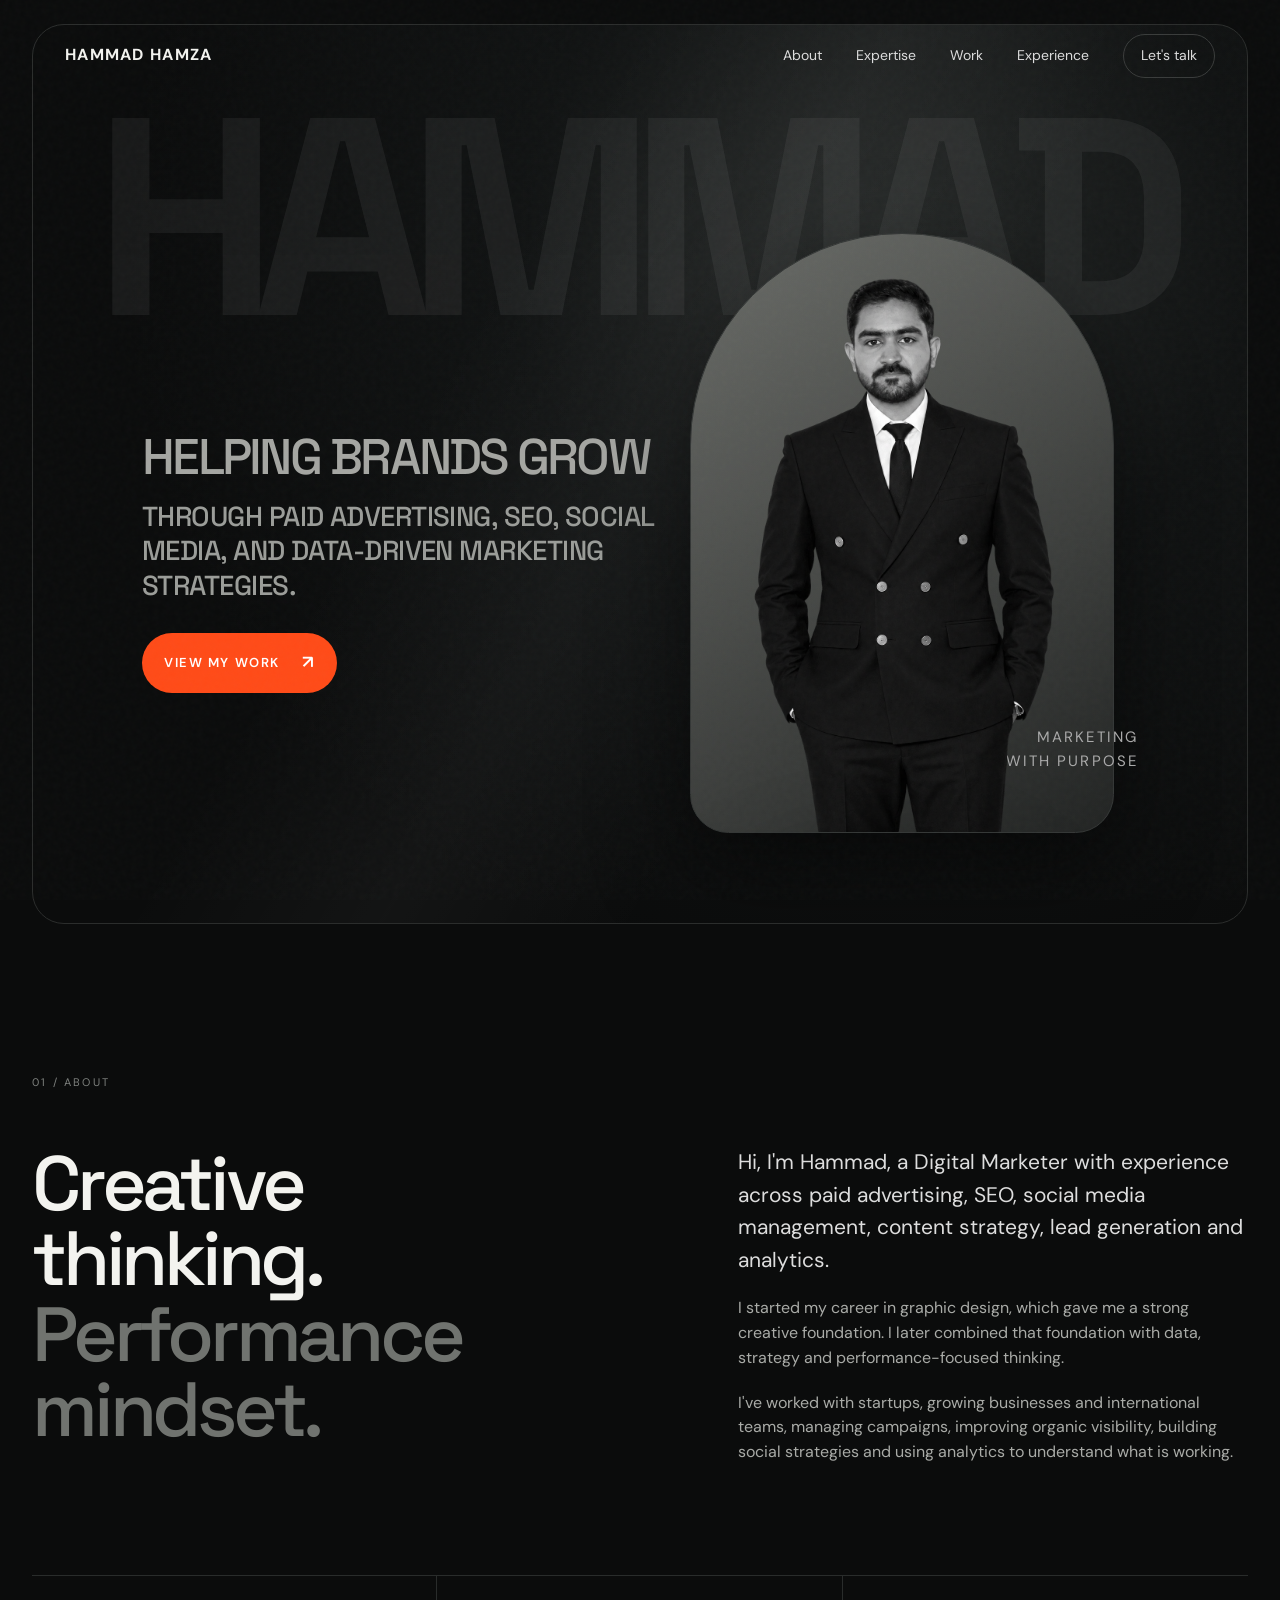
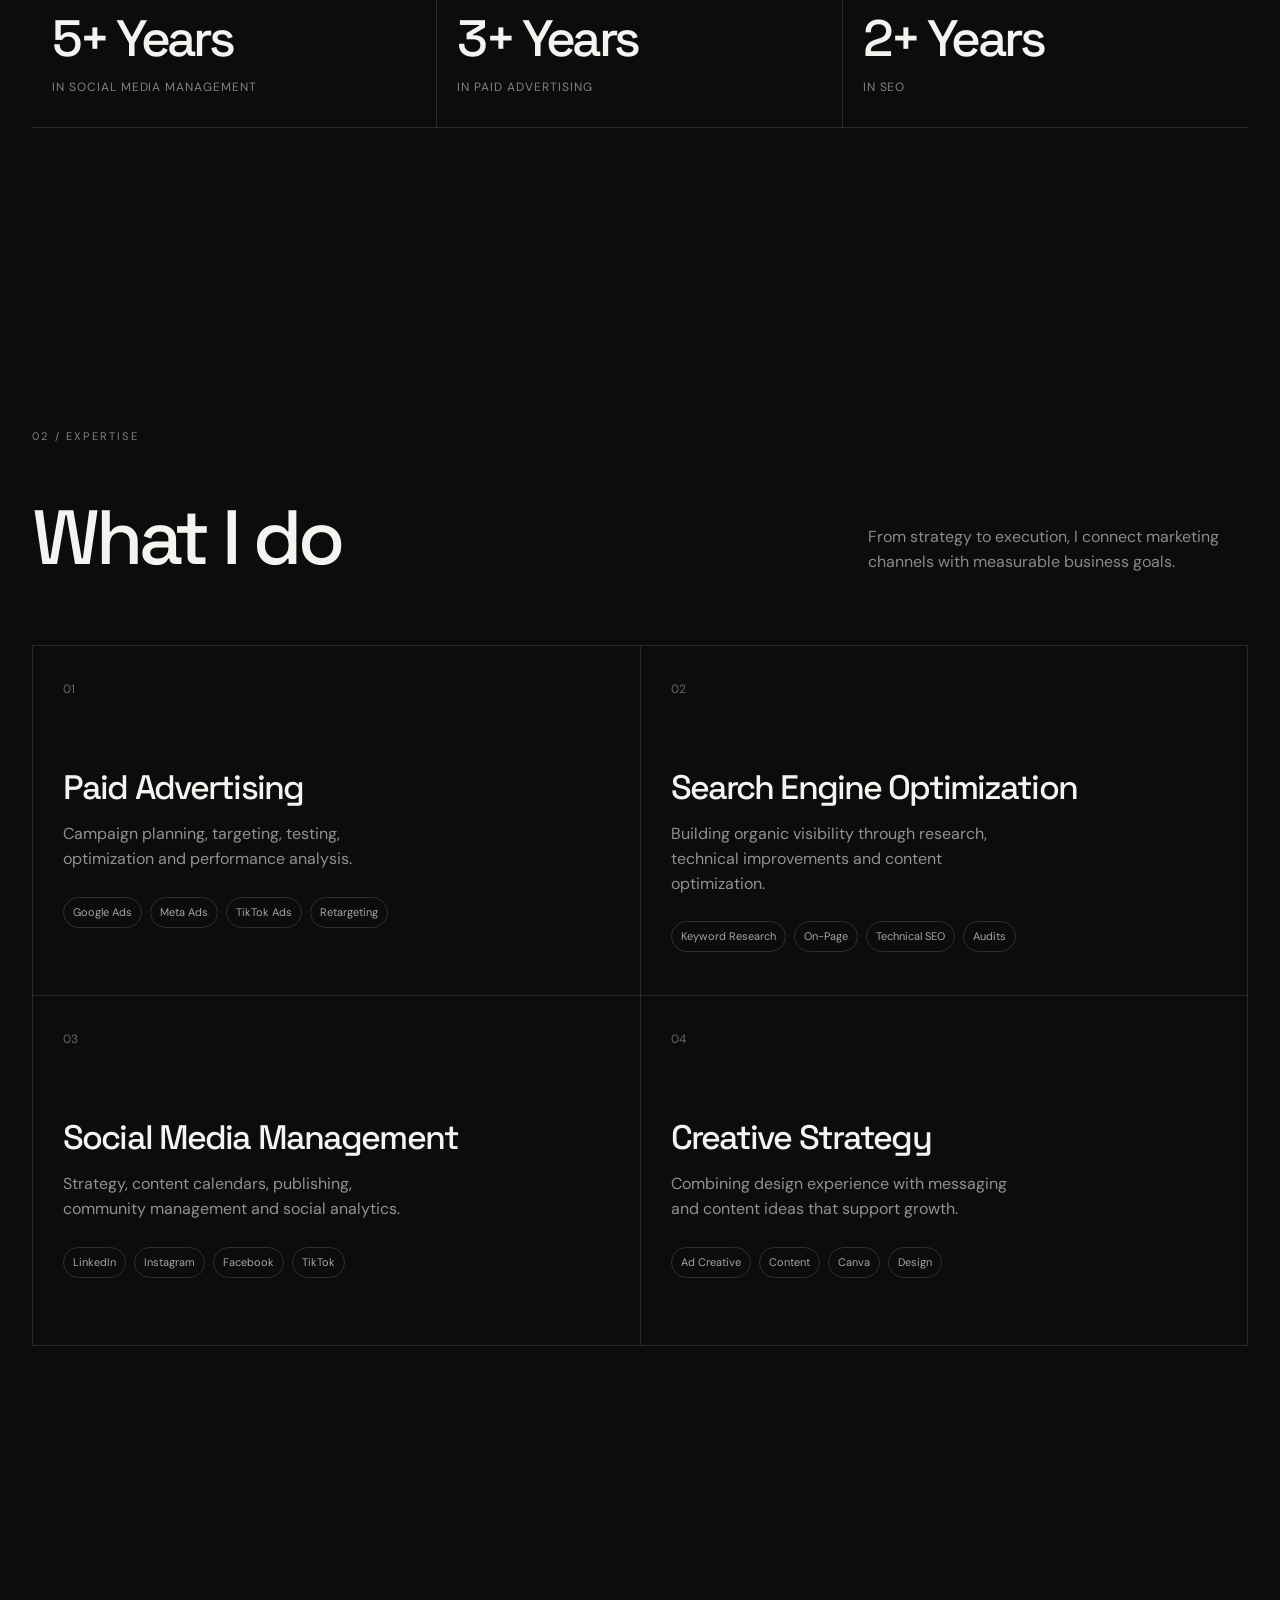
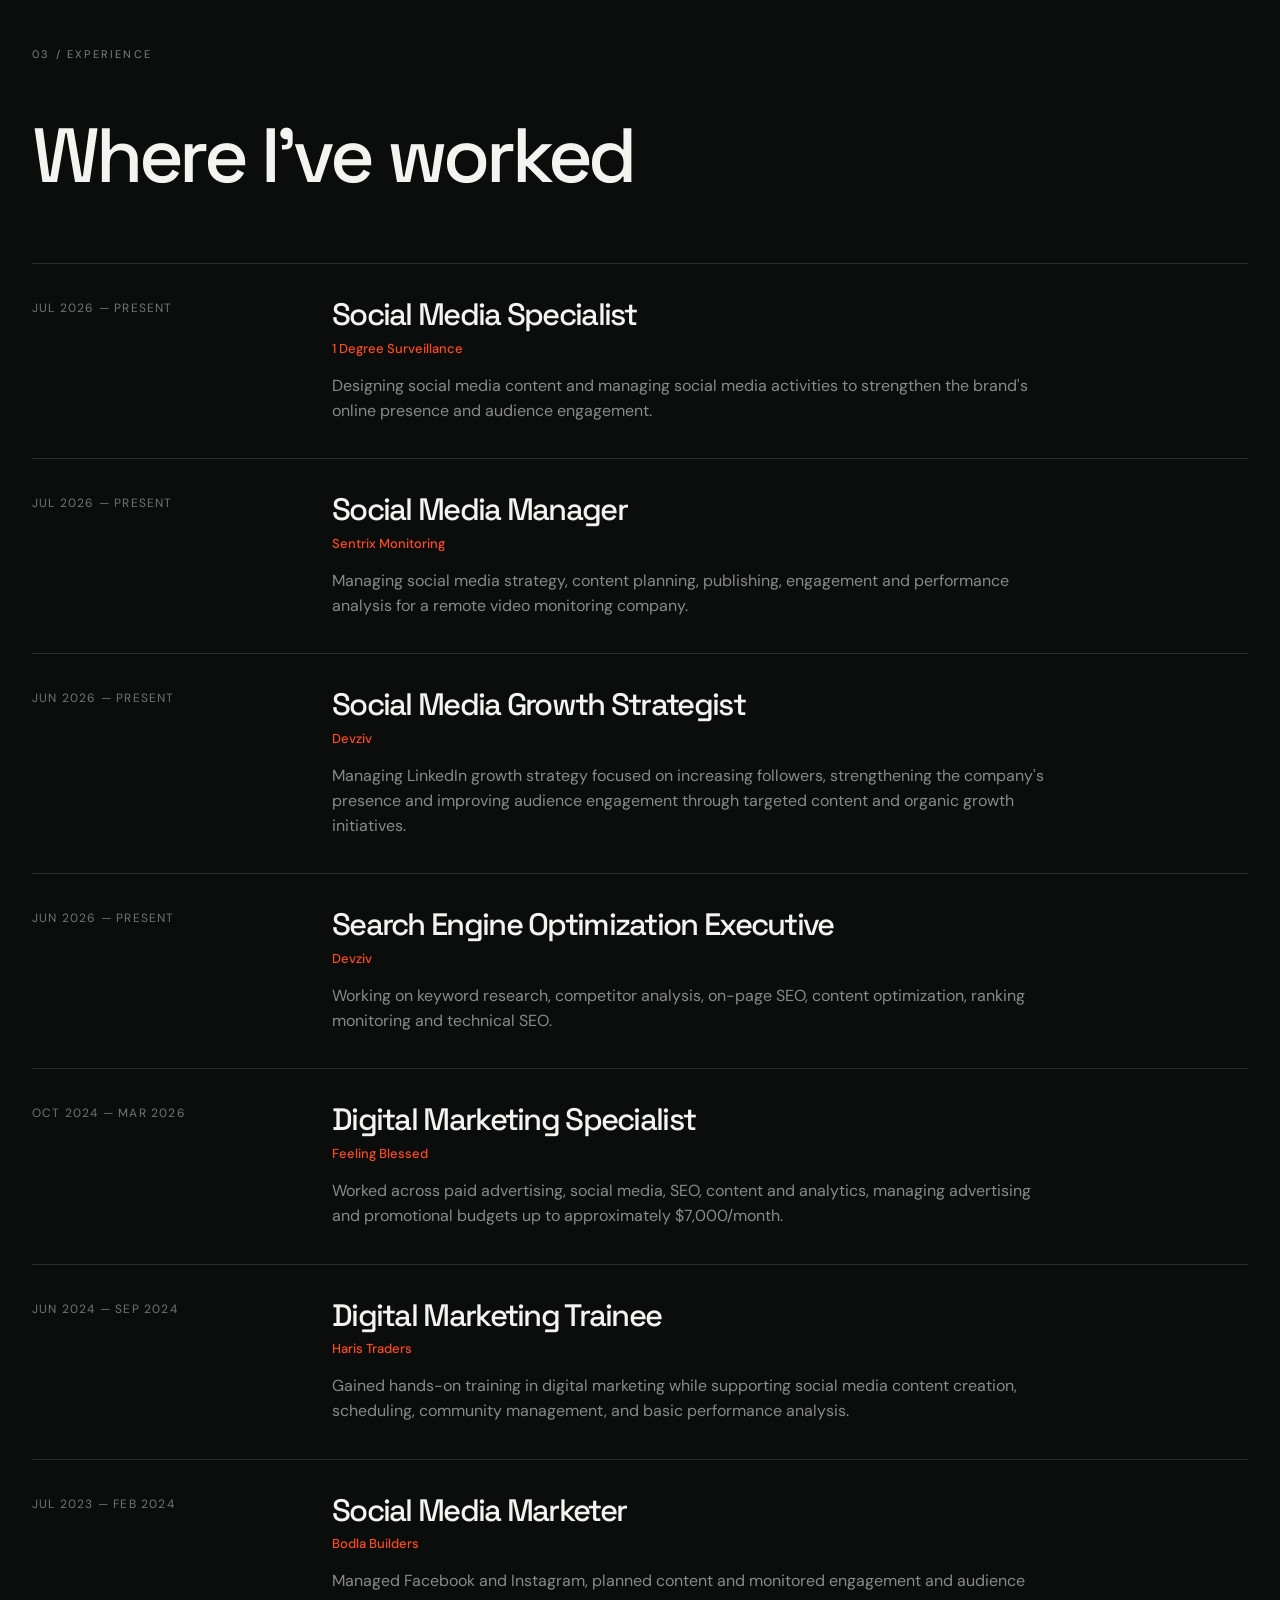
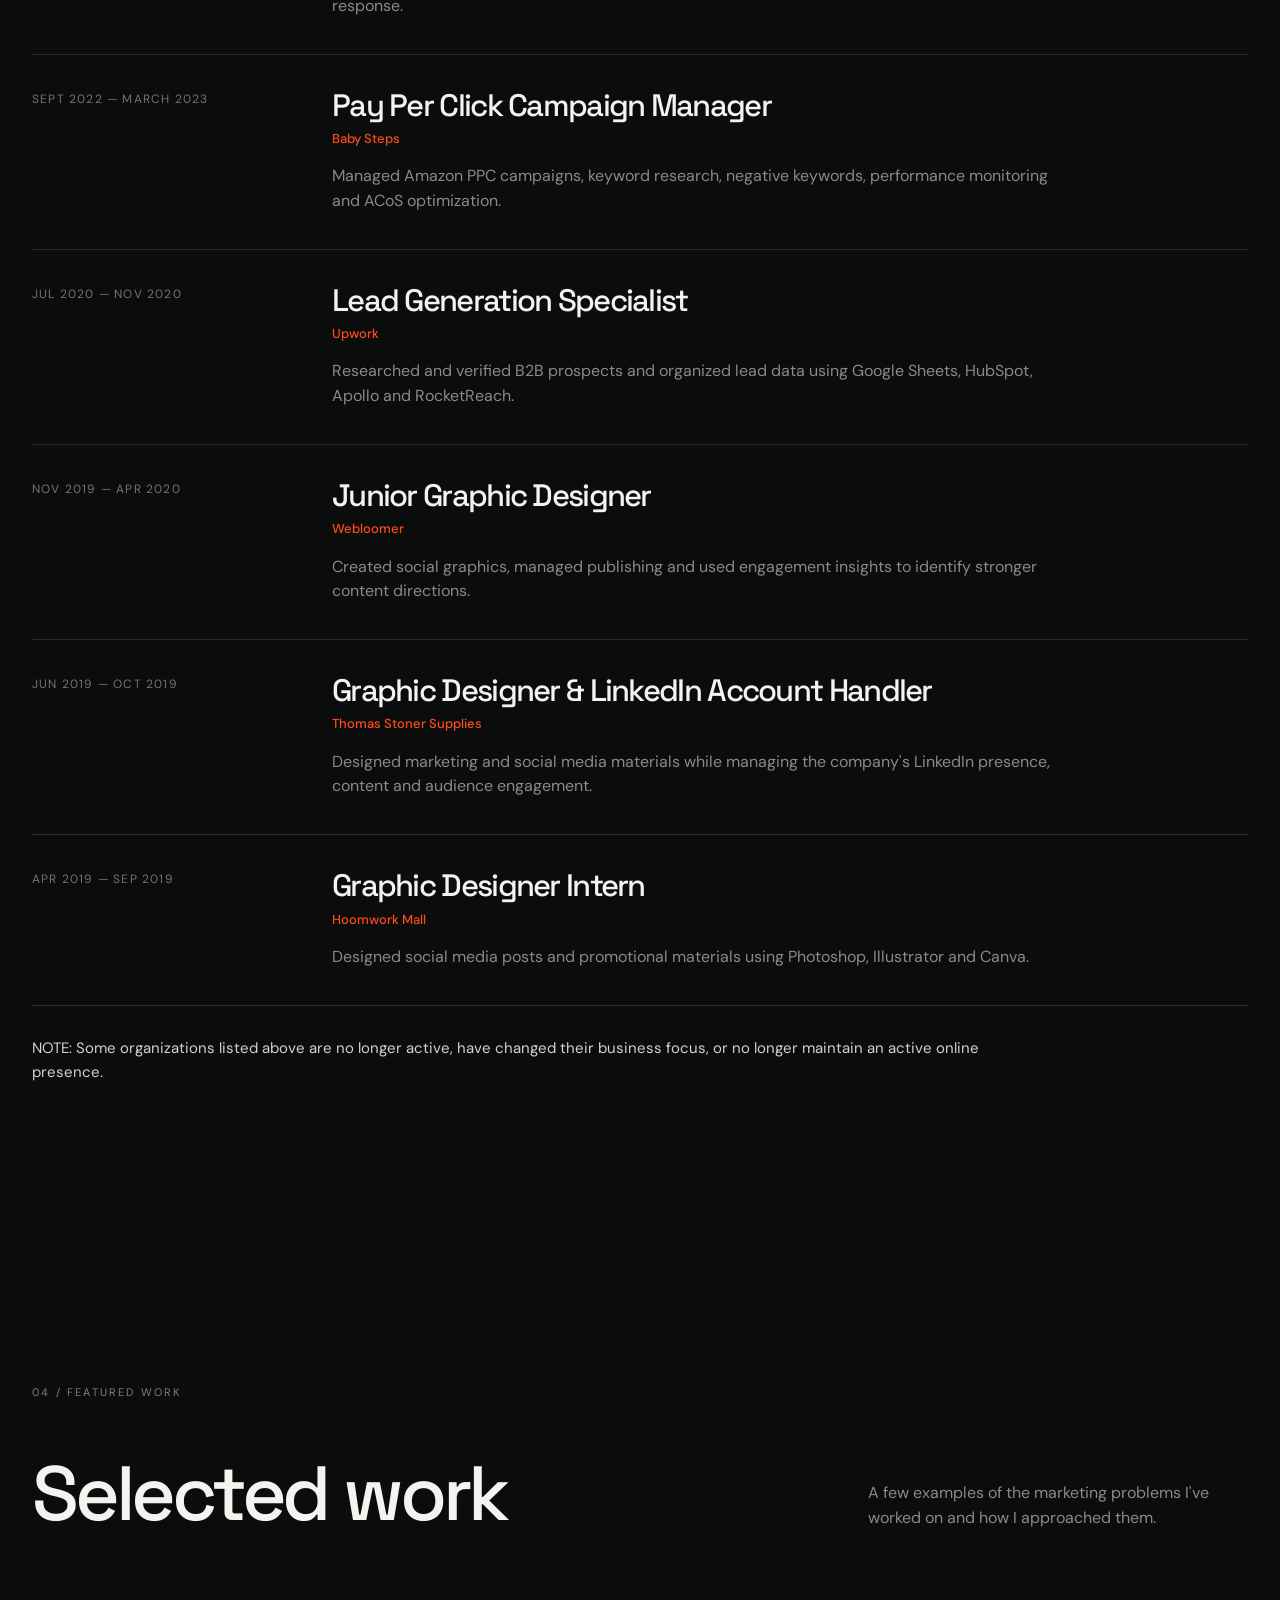
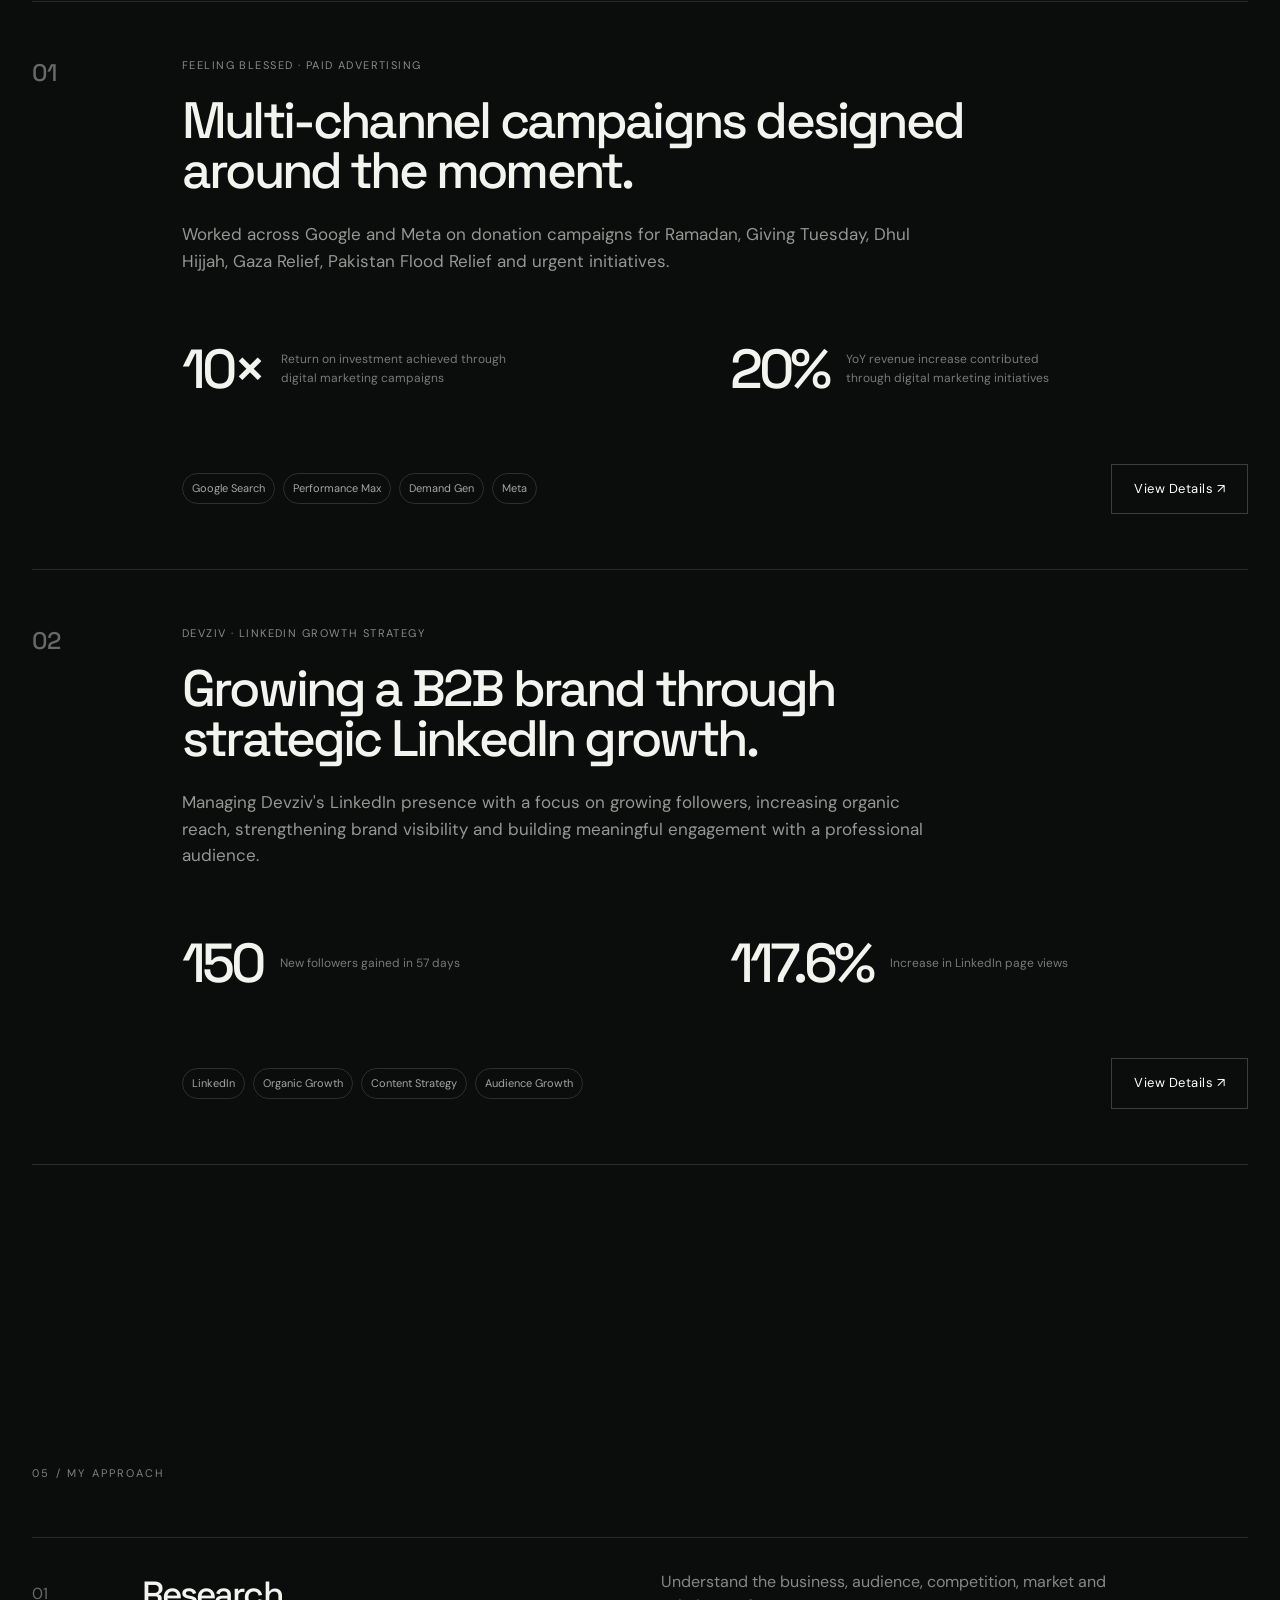
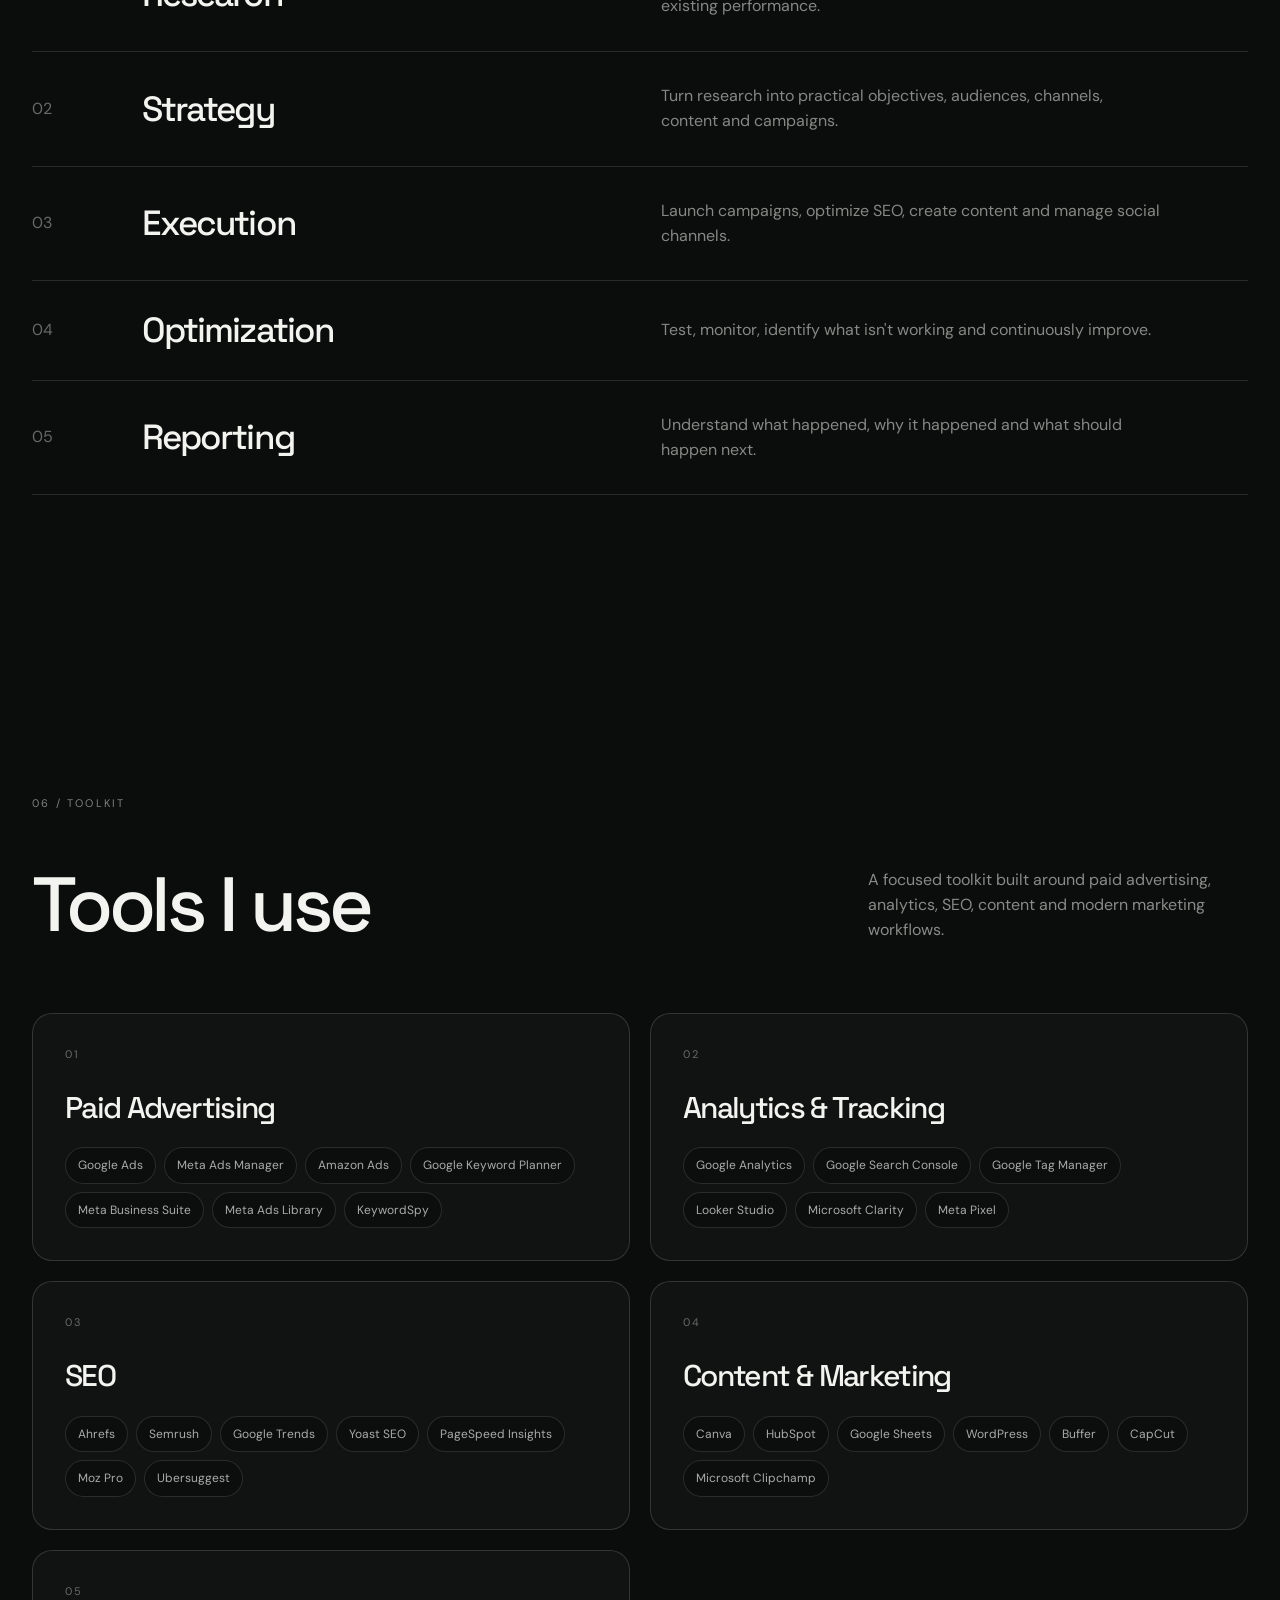
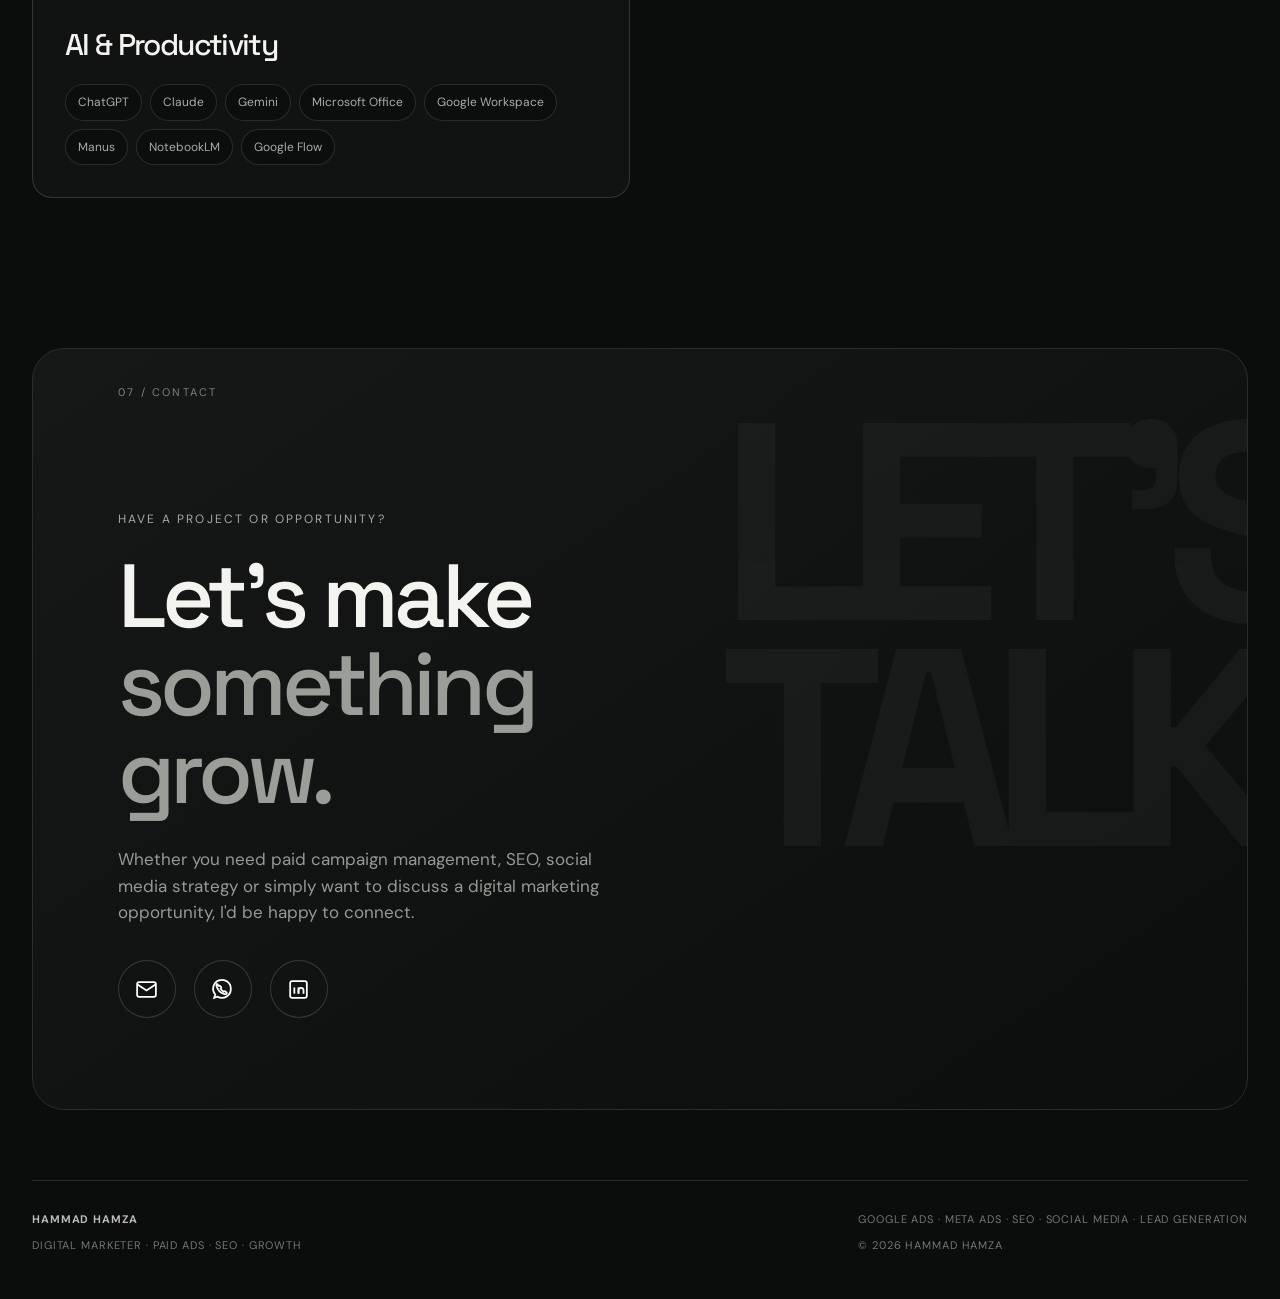
==== index.html @ 05656475 "Fix GitHub Pages file structure" ====
<!DOCTYPE html>
<html lang="en">
<head>
  <meta charset="UTF-8">
  <meta name="viewport" content="width=device-width, initial-scale=1.0">
  <meta name="description" content="Hammad Hamza — Digital Marketer specializing in Paid Ads, SEO, Social Media and Growth.">
  <title>Hammad Hamza — Digital Marketer</title>
  <link rel="preconnect" href="https://fonts.googleapis.com">
  <link rel="preconnect" href="https://fonts.gstatic.com" crossorigin>
  <link href="https://fonts.googleapis.com/css2?family=DM+Sans:wght@400;500;600;700&family=Space+Grotesk:wght@400;500;600;700&display=swap" rel="stylesheet">
  <link rel="stylesheet" href="styles.css">
</head>
<body>
  <div class="noise"></div>

  <header class="site-header">
    <a class="logo" href="#home">HAMMAD  HAMZA</a>
    <button class="menu-toggle" aria-label="Open menu" aria-expanded="false"><span></span><span></span></button>
    <nav class="nav">
      <a href="#about">About</a>
      <a href="#expertise">Expertise</a>
      <a href="#work">Work</a>
      <a href="#experience">Experience</a>
      <a href="#contact" class="nav-cta">Let's talk</a>
    </nav>
  </header>

  <main>
    <section class="hero section-shell" id="home">
      <div class="hero-bg-word">HAMMAD</div>
      <div class="hero-top">

      <div class="hero-content">
        <div class="hero-copy">
          <h1>
            Helping brands grow
            <span>through paid advertising, SEO, social media, and data-driven marketing strategies.</span>
          </h1>
          </p>
          <div class="hero-actions">
            <a href="#work" class="btn btn-primary">View my work <span>↗</span></a>
          </div>
        </div>

        <div class="hero-visual">
          <div class="visual-frame">
            <img src="assets/profile.png" alt="Hammad Hamza" onerror="this.style.display='none'">
            <div class="visual-frame">
              <img src="assets/profile.png" alt="Hammad Hamza">
            </div>
          </div>
          <div class="visual-tag">MARKETING<br>WITH PURPOSE</div>
        </div>
      </div>

      <div class="hero-bottom">
        <span>Google Ads</span><span>Meta Ads</span><span>SEO</span><span>Social Media</span><span>Analytics</span>
      </div>
    </section>

    <section class="intro section" id="about">
      <div class="section-label">01 / ABOUT</div>
      <div class="intro-grid">
        <h2>Creative thinking.<br><span>Performance mindset.</span></h2>
        <div>
          <p class="lead">Hi, I'm Hammad, a Digital Marketer with experience across paid advertising, SEO, social media management, content strategy, lead generation and analytics.</p>
          <p>I started my career in graphic design, which gave me a strong creative foundation. I later combined that foundation with data, strategy and performance-focused thinking.</p>
          <p>I've worked with startups, growing businesses and international teams, managing campaigns, improving organic visibility, building social strategies and using analytics to understand what is working.</p>
        </div>
      </div>
      <div class="stats">
        <div class="stat"><strong data-count="5">5+ Years</strong><span>In Social Media Management</span></div>
        <div class="stat"><strong data-count="3">3+ Years</strong><span>In Paid Advertising</span></div>
        <div class="stat"><strong data-count="2">2+ Years</strong><span>In SEO</span></div>
      </div>
    </section>

    <section class="section expertise" id="expertise">
      <div class="section-label">02 / EXPERTISE</div>
      <div class="section-heading">
        <h2>What I do</h2>
        <p>From strategy to execution, I connect marketing channels with measurable business goals.</p>
      </div>

      <div class="service-grid">
        <article class="service-card">
          <span class="service-number">01</span><h3>Paid Advertising</h3>
          <p>Campaign planning, targeting, testing, optimization and performance analysis.</p>
          <div class="tags"><span>Google Ads</span><span>Meta Ads</span><span>TikTok Ads</span><span>Retargeting</span></div>
        </article>
        <article class="service-card">
          <span class="service-number">02</span><h3>Search Engine Optimization</h3>
          <p>Building organic visibility through research, technical improvements and content optimization.</p>
          <div class="tags"><span>Keyword Research</span><span>On-Page</span><span>Technical SEO</span><span>Audits</span></div>
        </article>
        <article class="service-card">
          <span class="service-number">03</span><h3>Social Media Management</h3>
          <p>Strategy, content calendars, publishing, community management and social analytics.</p>
          <div class="tags"><span>LinkedIn</span><span>Instagram</span><span>Facebook</span><span>TikTok</span></div>
        </article>
        <article class="service-card">
          <span class="service-number">04</span><h3>Creative Strategy</h3>
          <p>Combining design experience with messaging and content ideas that support growth.</p>
          <div class="tags"><span>Ad Creative</span><span>Content</span><span>Canva</span><span>Design</span></div>
        </article>
      </div>
    </section>

    <section class="section experience" id="experience">
      <div class="section-label">03 / EXPERIENCE</div>
      <div class="section-heading"><h2>Where I've worked</h2></div>

      <div class="timeline">
        <article class="timeline-item">
         <div class="timeline-date">Jul 2026 — Present</div>
       <div>
         <h3>Social Media Specialist</h3>
         <h4><a href="https://1degreesurveillance.com/" target="_blank" rel="noopener noreferrer">1 Degree Surveillance</a></h4>
         <p>Designing social media content and managing social media activities to strengthen the brand's online presence and audience engagement.</p>
         </div>
        </article>
        <article class="timeline-item">
          <div class="timeline-date">Jul 2026 — Present</div>
          <div><h3>Social Media Manager</h3><h4><a href="https://www.sentrixmonitoring.com/" target="_blank" rel="noopener noreferrer">Sentrix Monitoring</a></h4><p>Managing social media strategy, content planning, publishing, engagement and performance analysis for a remote video monitoring company.</p></div>
        </article>
        <article class="timeline-item">
          <div class="timeline-date">Jun 2026 — Present</div>
         <div>
          <h3>Social Media Growth Strategist</h3>
          <h4><a href="https://www.linkedin.com/company/devziv/" target="_blank" rel="noopener noreferrer">Devziv</a></h4>
          <p>Managing LinkedIn growth strategy focused on increasing followers, strengthening the company's presence and improving audience engagement through targeted content and organic growth initiatives.</p>
        </div>
        </article>
        <article class="timeline-item">
          <div class="timeline-date">Jun 2026 — Present</div>
          <div><h3>Search Engine Optimization Executive</h3><h4><a href="https://www.linkedin.com/company/devziv/" target="_blank" rel="noopener noreferrer">Devziv</a></h4><p>Working on keyword research, competitor analysis, on-page SEO, content optimization, ranking monitoring and technical SEO.</p></div>
        </article>
        <article class="timeline-item">
          <div class="timeline-date">Oct 2024 — Mar 2026</div>
          <div><h3>Digital Marketing Specialist</h3><h4><a href="https://www.feelingblessed.org/" target="_blank" rel="noopener noreferrer">Feeling Blessed</a></h4><p>Worked across paid advertising, social media, SEO, content and analytics, managing advertising and promotional budgets up to approximately $7,000/month.</p></div>
        </article>
        <article class="timeline-item">
          <div class="timeline-date">Jun 2024 — Sep 2024</div>
          <div><h3>Digital Marketing Trainee</h3><h4>Haris Traders</h4><p>Gained hands-on training in digital marketing while supporting social media content creation, scheduling, community management, and basic performance analysis.</p></div>
        </article>
        <article class="timeline-item">
          <div class="timeline-date">Jul 2023 — Feb 2024</div>
          <div><h3>Social Media Marketer</h3><h4><a href="https://bodlagroup.com/" target="_blank" rel="noopener noreferrer">Bodla Builders</a></h4><p>Managed Facebook and Instagram, planned content and monitored engagement and audience response.</p></div>
        </article>
        <article class="timeline-item">
          <div class="timeline-date">Sept 2022 — March 2023</div>
          <div><h3>Pay Per Click Campaign Manager</h3><h4>Baby Steps</h4><p>Managed Amazon PPC campaigns, keyword research, negative keywords, performance monitoring and ACoS optimization.</p></div>
        </article>
        <article class="timeline-item">
          <div class="timeline-date">Jul 2020 — Nov 2020</div>
          <div><h3>Lead Generation Specialist</h3><h4><a href="https://www.upwork.com/" target="_blank" rel="noopener noreferrer">Upwork</a></h4><p>Researched and verified B2B prospects and organized lead data using Google Sheets, HubSpot, Apollo and RocketReach.</p></div>
        </article>
        <article class="timeline-item">
          <div class="timeline-date">Nov 2019 — Apr 2020</div>
          <div><h3>Junior Graphic Designer</h3><h4><a href="https://www.linkedin.com/company/webloomer" target="_blank" rel="noopener noreferrer">Webloomer</a></h4><p>Created social graphics, managed publishing and used engagement insights to identify stronger content directions.</p></div>
        </article>
        <article class="timeline-item">
          <div class="timeline-date">Jun 2019 — Oct 2019</div>
         <div>
         <h3>Graphic Designer & LinkedIn Account Handler</h3>
         <h4><a href="https://thomasstoner.co.uk/" target="_blank" rel="noopener noreferrer">Thomas Stoner Supplies</a></h4>
         <p>Designed marketing and social media materials while managing the company's LinkedIn presence, content and audience engagement.</p>
         </div>
        </article>
        <article class="timeline-item">
          <div class="timeline-date">Apr 2019 — Sep 2019</div>
          <div><h3>Graphic Designer Intern</h3><h4>Hoomwork Mall</h4><p>Designed social media posts and promotional materials using Photoshop, Illustrator and Canva.</p></div>
        </article>
      </div>
            </div>

      <p class="experience-note">
       NOTE: Some organizations listed above are no longer active, have changed their business focus, or no longer maintain an active online presence.
      </p>
    </section>

    <section class="section work" id="work">
      <div class="section-label">04 / FEATURED WORK</div>
      <div class="section-heading">
        <h2>Selected work</h2>
        <p>A few examples of the marketing problems I've worked on and how I approached them.</p>
      </div>

      <article class="case-study featured-case">
        <div class="case-index">01</div>
        <div class="case-main">
          <div class="case-meta">Feeling Blessed · Paid Advertising</div>
          <h3>Multi-channel campaigns designed around the moment.</h3>
          <p>Worked across Google and Meta on donation campaigns for Ramadan, Giving Tuesday, Dhul Hijjah, Gaza Relief, Pakistan Flood Relief and urgent initiatives.</p>
          <div class="case-results">
           <div class="case-result">
            <strong>10×</strong>
            <span>Return on investment achieved through digital marketing campaigns</span>
          </div>

          <div class="case-result">
           <strong>20%</strong>
           <span>YoY revenue increase contributed through digital marketing initiatives</span>
        </div>
     </div>
          <div class="case-footer">
            <div class="case-tags">
              <span>Google Search</span>
              <span>Performance Max</span>
              <span>Demand Gen</span>
              <span>Meta</span>
            </div>
          <a href="./feeling-blessed.html" class="case-details-link">View Details ↗</a>
        </div>
      </article>

      <article class="case-study">
        <div class="case-index">02</div>
        <div class="case-main">
      <div class="case-meta">Devziv · LinkedIn Growth Strategy</div>
          <h3>Growing a B2B brand through strategic LinkedIn growth.</h3>
          <p>Managing Devziv's LinkedIn presence with a focus on growing followers, increasing organic reach, strengthening brand visibility and building meaningful engagement with a professional audience.</p>
          
          <div class="case-results">
           <div class="case-result">
             <strong>150</strong>
             <span>New followers gained in 57 days</span>
           </div>

           <div class="case-result">
             <strong>117.6%</strong>
             <span>Increase in LinkedIn page views</span>
           </div>
        </div>

          <div class="case-footer">
            <div class="case-tags">
              <span>LinkedIn</span>
              <span>Organic Growth</span>
              <span>Content Strategy</span>
              <span>Audience Growth</span>
           </div>

  <a href="./devziv.html" class="case-details-link">View Details ↗</a>
</div>
        </div>
      </article>


    </section>

    

    <section class="section approach">
      <div class="section-label">05 / MY APPROACH</div>
      <div class="approach-list">
        <div class="approach-row"><span>01</span><h3>Research</h3><p>Understand the business, audience, competition, market and existing performance.</p></div>
        <div class="approach-row"><span>02</span><h3>Strategy</h3><p>Turn research into practical objectives, audiences, channels, content and campaigns.</p></div>
        <div class="approach-row"><span>03</span><h3>Execution</h3><p>Launch campaigns, optimize SEO, create content and manage social channels.</p></div>
        <div class="approach-row"><span>04</span><h3>Optimization</h3><p>Test, monitor, identify what isn't working and continuously improve.</p></div>
        <div class="approach-row"><span>05</span><h3>Reporting</h3><p>Understand what happened, why it happened and what should happen next.</p></div>
      </div>
    </section>

<section class="section skills">
  <div class="section-label">06 / TOOLKIT</div>

  <div class="section-heading">
    <h2>Tools I use</h2>
    <p>A focused toolkit built around paid advertising, analytics, SEO, content and modern marketing workflows.</p>
  </div>

  <div class="toolkit-categories">

    <div class="tool-category">
      <span class="tool-category-number">01</span>
      <h3>Paid Advertising</h3>
      <div class="tool-cloud">
        <span>Google Ads</span>
        <span>Meta Ads Manager</span>
        <span>Amazon Ads</span>
        <span>Google Keyword Planner</span>
        <span>Meta Business Suite</span>
        <span>Meta Ads Library</span>
        <span>KeywordSpy</span>
      </div>
    </div>

    <div class="tool-category">
      <span class="tool-category-number">02</span>
      <h3>Analytics & Tracking</h3>
      <div class="tool-cloud">
        <span>Google Analytics</span>
        <span>Google Search Console</span>
        <span>Google Tag Manager</span>
        <span>Looker Studio</span>
        <span>Microsoft Clarity</span>
        <span>Meta Pixel</span>
      </div>
    </div>

    <div class="tool-category">
      <span class="tool-category-number">03</span>
      <h3>SEO</h3>
      <div class="tool-cloud">
        <span>Ahrefs</span>
        <span>Semrush</span>
        <span>Google Trends</span>
        <span>Yoast SEO</span>
        <span>PageSpeed Insights</span>
        <span>Moz Pro</span>
        <span>Ubersuggest</span>
      </div>
    </div>

    <div class="tool-category">
      <span class="tool-category-number">04</span>
      <h3>Content & Marketing</h3>
      <div class="tool-cloud">
        <span>Canva</span>
        <span>HubSpot</span>
        <span>Google Sheets</span>
        <span>WordPress</span>
        <span>Buffer</span>
        <span>CapCut</span>
        <span>Microsoft Clipchamp</span>
      </div>
    </div>

    <div class="tool-category">
      <span class="tool-category-number">05</span>
      <h3>AI & Productivity</h3>
      <div class="tool-cloud">
        <span>ChatGPT</span>
        <span>Claude</span>
        <span>Gemini</span>
        <span>Microsoft Office</span>
        <span>Google Workspace</span>
        <span>Manus</span>
        <span>NotebookLM</span>
        <span>Google Flow</span>
      </div>
    </div>

  </div>
</section>

    <section class="contact section-shell" id="contact">
      <div class="contact-bg">LET'S<br>TALK</div>
      <div class="section-label">07 / CONTACT</div>
      <div class="contact-grid">
        <div>
          <p class="eyebrow">HAVE A PROJECT OR OPPORTUNITY?</p>
          <h2>Let's make<br><em>something grow.</em></h2>
          <p class="contact-copy">Whether you need paid campaign management, SEO, social media strategy or simply want to discuss a digital marketing opportunity, I'd be happy to connect.</p>

<div class="contact-links">

  <a href="mailto:m.hammadhamza01@gmail.com" class="contact-logo" aria-label="Email Hammad">
    <svg viewBox="0 0 24 24" fill="none" stroke="currentColor" stroke-width="1.7">
      <rect x="3" y="5" width="18" height="14" rx="2"></rect>
      <path d="m3 7 9 6 9-6"></path>
    </svg>
  </a>

  <a href="https://wa.me/923081366938" target="_blank" rel="noopener noreferrer" class="contact-logo" aria-label="WhatsApp">
    <svg viewBox="0 0 24 24" fill="none" stroke="currentColor" stroke-width="1.7">
      <path d="M20 11.5a8.5 8.5 0 0 1-12.7 7.4L4 20l1.1-3.2A8.5 8.5 0 1 1 20 11.5Z"></path>
      <path d="M8.5 8.5c.3-.4.7-.4 1-.1l1.1 1.2c.3.3.3.6.1.9l-.5.7c.7 1.3 1.7 2.3 3 3l.7-.5c.3-.2.6-.2.9.1l1.2 1.1c.3.3.3.7-.1 1-.5.5-1.2.7-1.9.5-3.8-1.1-6.7-4-7.8-7.8-.2-.7 0-1.4.5-1.9Z"></path>
    </svg>
  </a>

  <a href="https://www.linkedin.com/in/hammad-hamza-338372246/" target="_blank" rel="noopener noreferrer" class="contact-logo" aria-label="LinkedIn">
    <svg viewBox="0 0 24 24" fill="none" stroke="currentColor" stroke-width="1.7">
      <rect x="4" y="4" width="16" height="16" rx="2"></rect>
      <path d="M8 10v6"></path>
      <path d="M8 8.2v.1"></path>
      <path d="M12 16v-3.2a2.4 2.4 0 0 1 4.8 0V16"></path>
      <path d="M12 10v6"></path>
    </svg>
  </a>

</div>


      </div>
    </section>
  </main>

  <footer>
    <div><strong>HAMMAD HAMZA</strong><span>Digital Marketer · Paid Ads · SEO · Growth</span></div>
    <div><span>Google Ads · Meta Ads · SEO · Social Media · Lead Generation</span><span>© 2026 Hammad Hamza</span></div>
  </footer>

  <script src="script.js"></script>
</body>
</html>
---- styles.css ----
:root{
  --bg:#0b0c0c;
  --panel:#111313;
  --panel-2:#171919;
  --text:#f3f3ef;
  --muted:#9b9d99;
  --line:#292c2b;
  --accent:#ff4b18;
  --max:1240px;
  --radius:28px;
}
*{box-sizing:border-box;margin:0;padding:0}
html{scroll-behavior:smooth}
body{background:var(--bg);color:var(--text);font-family:"DM Sans",sans-serif;line-height:1.55;overflow-x:hidden}
body:has(.nav.open){overflow:hidden}
a{color:inherit;text-decoration:none}
button,input,textarea{font:inherit}
button{cursor:pointer}
.noise{position:fixed;inset:0;pointer-events:none;z-index:100;opacity:.035;background-image:url("data:image/svg+xml,%3Csvg viewBox='0 0 180 180' xmlns='http://www.w3.org/2000/svg'%3E%3Cfilter id='n'%3E%3CfeTurbulence type='fractalNoise' baseFrequency='.9' numOctaves='4' stitchTiles='stitch'/%3E%3C/filter%3E%3Crect width='100%25' height='100%25' filter='url(%23n)' opacity='.7'/%3E%3C/svg%3E")}
.site-header{position:fixed;top:10px;left:50%;transform:translateX(-50%);width:min(var(--max),calc(100% - 130px));z-index:50;display:flex;align-items:center;justify-content:space-between;padding:24px 0;mix-blend-mode:normal}
.logo{font-weight:700;letter-spacing:.08em}
.nav{display:flex;align-items:center;gap:34px;font-size:14px}
.nav a{color:#ddd;transition:.25s}
.nav a:hover{color:#fff}
.nav-cta{padding:10px 17px;border:1px solid #3a3c3b;border-radius:999px}
.menu-toggle{display:none;background:none;border:0}
.section-shell,.section{width:min(var(--max),calc(100% - 64px));margin:auto}
.hero{min-height:900px;position:relative;margin-top:24px;border:1px solid #2b2d2c;border-radius:32px;overflow:hidden;background:radial-gradient(circle at 70% 25%,#252827 0,#111313 34%,#0b0c0c 70%)}
.hero:before{content:"";position:absolute;inset:0;background:linear-gradient(120deg,transparent 35%,rgba(255,255,255,.035),transparent 65%);pointer-events:none}
.hero-bg-word{position:absolute;left:5%;top:80px;font-family:"Space Grotesk";font-size:clamp(130px,22vw,290px);font-weight:700;letter-spacing:-.09em;line-height:.8;color:#fff;opacity:.055;white-space:nowrap}
.hero-top{position:absolute;top:28px;left:28px;right:28px;display:flex;justify-content:space-between;color:#a5a6a2;font-size:13px;text-transform:uppercase;letter-spacing:.12em}
.hero-content{position:relative;z-index:2;min-height:790px;display:grid;grid-template-columns:1fr .9fr;align-items:end;padding:170px 7% 150px}
.hero-copy{
  max-width:670px;
  align-self:end;
  transform:translateY(-150px);
}
.eyebrow{font-size:12px;letter-spacing:.18em;text-transform:uppercase;color:#a7a9a6;margin-bottom:24px}
h1,h2,h3{font-family:"Space Grotesk",sans-serif;letter-spacing:-.055em;line-height:.98}
h1{
  font-size:clamp(42px,5vw,50px);
  font-weight:500;
  max-width:750px;
}

h1 span{
  display:block;
  font-size:.55em;
  line-height:1.25;
  letter-spacing:-.02em;
  color:#9b9d99;
  margin-top:18px;
}
h1 em,h2 em{font-style:normal;color:#9b9d99}
.hero-description{max-width:520px;font-size:18px;color:#c2c3bf;margin:32px 0}
.hero-actions{display:flex;align-items:center;gap:28px;margin-top:30px}
.btn{border:0;display:inline-flex;align-items:center;gap:22px;padding:16px 22px;border-radius:999px;font-weight:600}
.btn-primary{background:var(--accent);color:#fff}
.btn-primary span{font-size:18px}
.text-link{font-weight:600}
.text-link span{color:var(--accent);margin-left:8px}
.hero-visual{height:620px;position:relative;display:flex;align-items:center;justify-content:center}
.visual-frame{width:min(430px,90%);height:600px;border-radius:220px 220px 40px 40px;overflow:hidden;border:1px solid #343736;background:linear-gradient(145deg,#6b6d69,#222423);position:relative;box-shadow:0 30px 90px rgba(0,0,0,.5)}
.visual-frame img{
  width:100%;
  height:100%;
  object-fit:contain;
  filter:grayscale(1) contrast(1.05);
  position:relative;
  z-index:2;
  transform:translateY(30px);
}
.visual-placeholder{position:absolute;inset:0;display:flex;flex-direction:column;align-items:center;justify-content:center;color:#d4d5d1;z-index:1}
.visual-placeholder span{font-size:12px;letter-spacing:.2em}
.visual-placeholder strong{font:700 60px "Space Grotesk";letter-spacing:-.07em}
.visual-placeholder small{margin-top:12px;color:#999}
.visual-tag{position:absolute;right:0;bottom:70px;font-size:15px;letter-spacing:.14em;line-height:1.6;color:#aaa;text-align:right}
.hero-bottom{position:absolute;bottom:0;left:0;right:0;border-top:1px solid #282b2a;display:flex;justify-content:space-around;padding:17px 20px;color:#8d8f8c;font-size:12px;text-transform:uppercase;letter-spacing:.12em}
.section{padding:150px 0}
.section-label{font-size:11px;color:#7e817e;letter-spacing:.2em;text-transform:uppercase;margin-bottom:55px}
.intro-grid{display:grid;grid-template-columns:1.1fr 1fr;gap:12%;align-items:start}
.intro h2,.section-heading h2,.toolkit h2{font-size:clamp(48px,6vw,86px);font-weight:500}
.intro h2 span{color:#70736f}
.intro p{color:#a9aba7;margin-bottom:20px;max-width:620px}
.intro .lead{font-size:21px;color:#ddd}
.stats{margin-top:90px;border-top:1px solid var(--line);border-bottom:1px solid var(--line);display:grid;grid-template-columns:repeat(3,1fr)}
.stat{padding:30px 20px;border-right:1px solid var(--line)}
.stat:last-child{border-right:0}
.stat strong{display:block;font:500 clamp(36px,4vw,62px) "Space Grotesk";letter-spacing:-.07em}
.stat span{display:block;color:#80837f;font-size:12px;text-transform:uppercase;letter-spacing:.08em;margin-top:7px}
.section-heading{display:flex;justify-content:space-between;align-items:end;gap:40px;margin-bottom:70px}
.section-heading p{max-width:380px;color:#888b87}
.service-grid{display:grid;grid-template-columns:repeat(2,1fr);border-top:1px solid var(--line);border-left:1px solid var(--line)}
.service-card{min-height:350px;padding:30px;border-right:1px solid var(--line);border-bottom:1px solid var(--line);transition:.35s}
.service-card:hover{background:#121515;transform:translateY(-4px)}
.service-number{color:#666a67;font-size:12px}
.service-card h3{font-size:34px;font-weight:500;margin:70px 0 18px}
.service-card p{color:#8f928e;max-width:340px}
.tags,.case-tags,.tool-cloud{display:flex;flex-wrap:wrap;gap:8px}
.tags{margin-top:25px}
.tags span,.case-tags span{font-size:11px;color:#a3a6a2;border:1px solid #2d302f;padding:6px 9px;border-radius:999px}
.case-study{display:grid;grid-template-columns:100px 1fr;gap:50px;padding:55px 0;border-top:1px solid var(--line)}
.case-study:last-child{border-bottom:1px solid var(--line)}
.case-index{font:500 24px "Space Grotesk";color:#666a67}
.case-meta{font-size:11px;color:#888b87;text-transform:uppercase;letter-spacing:.13em;margin-bottom:22px}
.case-main h3{font-size:clamp(36px,4vw,58px);max-width:850px;font-weight:500}
.case-main>p{max-width:760px;color:#949793;font-size:17px;margin:25px 0}
.case-result{display:flex;align-items:center;gap:18px;margin:30px 0}
.case-result strong{font:500 55px "Space Grotesk";letter-spacing:-.07em}
.case-result span{max-width:230px;color:#777a77;font-size:12px}
.timeline{border-top:1px solid var(--line)}
.timeline-item{display:grid;grid-template-columns:240px 1fr;gap:60px;padding:35px 0;border-bottom:1px solid var(--line)}
.timeline-date{font-size:12px;color:#727571;text-transform:uppercase;letter-spacing:.1em}
.timeline-item h3{font-size:31px;font-weight:500}
.timeline-item h4{font-size:13px;color:var(--accent);font-weight:500;margin:9px 0 15px}
.timeline-item p{max-width:720px;color:#888b87}
.approach-list{border-top:1px solid var(--line)}
.approach-row{display:grid;grid-template-columns:80px 1fr 1.2fr;gap:30px;align-items:center;padding:32px 0;border-bottom:1px solid var(--line)}
.approach-row span{color:#666a67}
.approach-row h3{font-size:35px;font-weight:500}
.approach-row p{color:#858884;max-width:500px}
.toolkit{background:var(--panel);border:1px solid #252827;border-radius:28px;padding:55px}
.tool-cloud{margin-top:55px;gap:12px}
.tool-cloud span{border:1px solid #303332;padding:12px 16px;border-radius:999px;color:#aaa}
.contact{position:relative;min-height:760px;margin-bottom:70px;border:1px solid #2a2d2c;border-radius:32px;overflow:hidden;background:linear-gradient(145deg,#151817,#0c0e0e)}
.contact-bg{position:absolute;right:-5%;top:8%;font:700 clamp(120px,22vw,300px) "Space Grotesk";line-height:.8;letter-spacing:-.1em;color:#fff;opacity:.035;pointer-events:none}
.contact>.section-label{position:absolute;top:35px;left:7%;z-index:2}
.contact-grid{position:relative;z-index:2;display:grid;grid-template-columns:1fr .8fr;gap:10%;padding:150px 7% 80px;min-height:760px;align-items:center}
.contact h2{font-size:clamp(60px,7vw,100px);font-weight:500}
.contact-copy{max-width:560px;color:#969994;font-size:17px;margin:30px 0}
.email{font-size:18px;font-weight:600;border-bottom:1px solid #555;padding-bottom:8px}
.contact-form{background:rgba(20,22,21,.75);border:1px solid #303332;border-radius:24px;padding:30px;backdrop-filter:blur(8px)}
.contact-form label{display:block;color:#8e918d;font-size:12px;margin-bottom:20px;text-transform:uppercase;letter-spacing:.1em}
.contact-form input,.contact-form textarea{display:block;width:100%;background:#0c0e0e;border:1px solid #303332;border-radius:10px;color:#fff;padding:13px;margin-top:8px;outline:none;resize:vertical}
.contact-form input:focus,.contact-form textarea:focus{border-color:#666}
.contact-form .btn{margin-top:5px}
.form-status{font-size:13px;color:#999;margin-top:15px;min-height:20px}
footer{width:min(var(--max),calc(100% - 64px));margin:auto;border-top:1px solid var(--line);padding:30px 0 45px;display:flex;justify-content:space-between;gap:30px;color:#747773;font-size:11px;text-transform:uppercase;letter-spacing:.08em}
footer div{display:flex;flex-direction:column;gap:8px}
footer strong{color:#bbb}
@media(max-width:900px){
  .site-header{padding:18px 0}
  .menu-toggle{display:flex;flex-direction:column;gap:5px}
  .menu-toggle span{display:block;width:25px;height:1px;background:#fff}
  .nav{position:fixed;inset:0;background:#0b0c0c;display:flex;flex-direction:column;justify-content:center;gap:28px;font-size:22px;transform:translateX(100%);transition:.35s}
  .nav.open{transform:translateX(0)}
  .hero{min-height:auto}
  .hero-content{grid-template-columns:1fr;padding:150px 7% 100px}
  .hero-visual{height:500px;margin-top:50px}
  .visual-frame{height:500px}
  .hero-bottom{overflow:auto;justify-content:flex-start;gap:35px;white-space:nowrap}
  .intro-grid,.contact-grid{grid-template-columns:1fr;gap:60px}
  .stats{grid-template-columns:repeat(2,1fr)}
  .stat:nth-child(2){border-right:0}
  .stat:nth-child(-n+2){border-bottom:1px solid var(--line)}
  .service-grid{grid-template-columns:repeat(2,1fr)}
  .timeline-item{grid-template-columns:150px 1fr;gap:25px}
}
@media(max-width:600px){
  .section-shell,.section,footer{width:calc(100% - 30px)}
  .hero{border-radius:22px;margin-top:10px}
  .hero-top{font-size:10px}
  .hero-top span:last-child{display:none}
  .hero-bg-word{top:180px;font-size:105px}
  h1{font-size:54px}
  .hero-description{font-size:16px}
  .hero-actions{flex-wrap:wrap}
  .hero-visual{height:430px}
  .visual-frame{height:430px;width:270px}
  .visual-placeholder strong{font-size:45px}
  .visual-tag{right:3%;bottom:20px}
  .section{padding:100px 0}
  .section-label{margin-bottom:35px}
  .intro h2,.section-heading h2,.toolkit h2{font-size:48px}
  .section-heading{display:block;margin-bottom:45px}
  .section-heading p{margin-top:20px}
  .stats{margin-top:60px}
  .stat{padding:22px 12px}
  .stat strong{font-size:38px}
  .service-grid{grid-template-columns:1fr}
  .service-card{min-height:300px}
  .case-study{grid-template-columns:1fr;gap:15px;padding:40px 0}
  .case-main h3{font-size:38px}
  .timeline-item{grid-template-columns:1fr;gap:10px}
  .approach-row{grid-template-columns:45px 1fr;gap:10px}
  .approach-row p{grid-column:2}
  .toolkit{padding:30px 20px}
  .tool-cloud{margin-top:35px}
  .contact{border-radius:22px;margin-bottom:35px}
  .contact-grid{padding:120px 7% 60px}
  .contact h2{font-size:58px}
  footer{display:block}
  footer div+div{margin-top:20px}
}
.experience-note{
  margin-top:30px;
  color:#d0d3d0;
  font-size:15px;
  line-height:1.6;
  max-width:1000px;
}
.case-results{
  display:flex;
  gap:30px;
  margin:30px 0;
  flex-wrap:nowrap;
  align-items:center;
}

.case-results .case-result{
  flex:1;
  min-width:0;
}

.case-details-link{
  display:block;
  width:max-content;
  margin-top:28px;
  margin-left:auto;
}

.case-footer{
  display:flex;
  align-items:center;
  justify-content:space-between;
  gap:30px;
  margin-top:28px;
}

.case-footer .case-tags{
  margin:0;
}

.case-footer .case-details-link{
  margin:0;
  white-space:nowrap;
}

/* Feeling Blessed case study page */

.case-study-page{
  padding-top:140px;
  padding-bottom:100px;
}

.case-page-header{
  max-width:850px;
  margin:50px 0 70px;
}

.case-page-header h1{
  font-size:clamp(56px, 8vw, 110px);
  line-height:.95;
  margin:15px 0 30px;
}

.case-page-intro{
  max-width:700px;
  font-size:20px;
  line-height:1.7;
  color:#aaa;
}

.case-page-overview{
  display:grid;
  grid-template-columns:repeat(3, 1fr);
  gap:20px;
  margin-bottom:80px;
}

.case-page-overview > div{
  border:1px solid rgba(255,255,255,.12);
  padding:28px;
}

.case-detail-label{
  display:block;
  font-size:11px;
  letter-spacing:2px;
  text-transform:uppercase;
  color:#888;
  margin-bottom:12px;
}

.case-page-overview strong{
  font-size:16px;
  font-weight:500;
}

.campaign-selector{
  display:grid;
  grid-template-columns:repeat(2, 1fr);
  gap:24px;
  margin-bottom:120px;
}

.campaign-card{
  display:block;
  padding:45px;
  min-height:280px;
  border:1px solid rgba(255,255,255,.14);
  text-decoration:none;
  color:inherit;
  transition:transform .3s ease, border-color .3s ease;
}

.campaign-card:hover{
  transform:translateY(-6px);
  border-color:rgba(255,255,255,.4);
}

.campaign-card > span{
  font-size:12px;
  letter-spacing:2px;
  color:#888;
}

.campaign-card h2{
  margin:45px 0 12px;
  font-size:32px;
}

.campaign-card p{
  color:#999;
  margin-bottom:35px;
}

.campaign-card strong{
  font-size:14px;
  font-weight:500;
}

.campaign-section{
  padding-top:100px;
  margin-bottom:120px;
  border-top:1px solid rgba(255,255,255,.12);
  scroll-margin-top:100px;
}

.campaign-section h2{
  font-size:clamp(36px, 5vw, 64px);
  margin:30px 0 20px;
}

.campaign-section > p{
  max-width:700px;
  color:#aaa;
  line-height:1.7;
  font-size:18px;
}

.campaign-proof{
  display:grid;
  grid-template-columns:repeat(2, 1fr);
  gap:24px;
  margin-top:50px;
}

.proof-placeholder{
  min-height:300px;
  border:1px dashed rgba(255,255,255,.2);
  display:flex;
  flex-direction:column;
  align-items:center;
  justify-content:center;
  text-align:center;
}

.proof-placeholder span{
  font-size:12px;
  letter-spacing:2px;
}

.proof-placeholder p{
  color:#777;
  margin-top:10px;
}

@media (max-width:700px){

  .case-study-page{
    padding-top:100px;
  }

  .case-page-overview,
  .campaign-selector,
  .campaign-proof{
    grid-template-columns:1fr;
  }

  .case-page-header h1{
    font-size:56px;
  }

  .campaign-card{
    padding:28px;
  }

}

html{
  scroll-behavior:smooth;
}

/* Ramadan case study */

.campaign-heading{
  max-width:800px;
  margin:45px 0 55px;
}

.campaign-heading h2{
  font-size:clamp(48px, 7vw, 88px);
  line-height:1;
  margin:15px 0 25px;
}

.campaign-heading > p:last-child{
  max-width:700px;
  color:#aaa;
  font-size:19px;
  line-height:1.7;
}

.campaign-results{
  display:grid;
  grid-template-columns:repeat(4, 1fr);
  gap:16px;
  margin-bottom:90px;
}

.campaign-result{
  padding:28px;
  border:1px solid rgba(255,255,255,.14);
  min-height:140px;
  display:flex;
  flex-direction:column;
  justify-content:space-between;
}

.campaign-result strong{
  font-family:"Space Grotesk", sans-serif;
  font-size:36px;
  font-weight:600;
}

.campaign-result span{
  color:#888;
  font-size:13px;
  line-height:1.5;
}

.campaign-platform{
  margin-top:100px;
  padding-top:70px;
  border-top:1px solid rgba(255,255,255,.12);
}

.campaign-platform-header{
  max-width:750px;
  margin-bottom:45px;
}

.campaign-platform-header > span{
  display:block;
  font-size:12px;
  letter-spacing:2px;
  color:#777;
  margin-bottom:15px;
}

.campaign-platform-header h3{
  font-size:42px;
  margin:0 0 15px;
}

.campaign-platform-header p{
  color:#999;
  font-size:17px;
  line-height:1.7;
}

.platform-results{
  display:grid;
  grid-template-columns:repeat(4, 1fr);
  gap:16px;
  margin-bottom:40px;
}

.platform-results > div{
  padding:22px;
  border-left:1px solid rgba(255,255,255,.15);
}

.platform-results strong{
  display:block;
  font-size:28px;
  margin-bottom:8px;
}

.platform-results span{
  color:#888;
  font-size:13px;
}

.campaign-screenshot{
  min-height:420px;
  border:1px dashed rgba(255,255,255,.2);
  display:flex;
  flex-direction:column;
  align-items:center;
  justify-content:flex-start;
  text-align:center;
  margin-top:60px;
  padding:35px;
  box-sizing:border-box;
}

.campaign-screenshot span{
  font-size:11px;
  letter-spacing:2px;
  color:#777;
}

.campaign-screenshot p{
  color:#555;
  margin-top:12px;
}

.meta-campaign-grid{
  display:grid;
  grid-template-columns:repeat(2, 1fr);
  gap:16px;
}

.meta-campaign{
  padding:30px;
  border:1px solid rgba(255,255,255,.14);
}

.meta-campaign > span{
  display:block;
  font-size:11px;
  letter-spacing:2px;
  color:#777;
  margin-bottom:25px;
}

.meta-campaign strong{
  display:block;
  font-size:34px;
  margin-bottom:6px;
}

.meta-campaign p{
  margin:0 0 18px;
  color:#aaa;
}

.meta-campaign small{
  color:#666;
  line-height:1.5;
}

@media (max-width:800px){

  .campaign-results,
  .platform-results{
    grid-template-columns:repeat(2, 1fr);
  }

  .meta-campaign-grid{
    grid-template-columns:1fr;
  }

}

@media (max-width:500px){

  .campaign-results,
  .platform-results{
    grid-template-columns:1fr;
  }

  .campaign-result strong{
    font-size:30px;
  }

}

.campaign-screenshot img{
  display:block;
  width:100%;
  max-width:1100px;
  height:auto;
  margin:25px auto 0;
  border:1px solid rgba(255,255,255,.1);
}

.back-to-portfolio{
  margin-top:80px;
  padding-top:40px;
  border-top:1px solid rgba(255,255,255,.12);
  text-align:center;
}

.back-to-portfolio a{
  display:inline-block;
  padding:16px 28px;
  border:1px solid rgba(255,255,255,.2);
  color:inherit;
  text-decoration:none;
  font-size:14px;
  transition:all .3s ease;
}

.back-to-portfolio a:hover{
  border-color:rgba(255,255,255,.5);
  transform:translateY(-3px);
}

.case-details-link{
  display:inline-flex;
  align-items:center;
  justify-content:center;
  padding:14px 22px;
  border:1px solid rgba(255,255,255,.2);
  color:#fff;
  text-decoration:none;
  font-size:13px;
  letter-spacing:.5px;
  transition:
    background-color .3s ease,
    border-color .3s ease,
    color .3s ease,
    transform .3s ease;
}

.case-details-link:hover{
  background-color:#fff;
  border-color:#fff;
  color:#000;
  transform:translateY(-2px);
}

/* Devziv case study section separators */
#linkedin-growth > .section-label {
  padding-top: 70px;
  margin-top: 70px;
  border-top: 1px solid rgba(255, 255, 255, 0.12);
}

#linkedin-growth > .section-label:first-child {
  padding-top: 0;
  margin-top: 0;
  border-top: none;
}

/* Devziv content showcase */
.content-showcase {
  margin-top: 50px;
  margin-bottom: 70px;
}

.content-showcase span {
  display: block;
  margin-bottom: 18px;
  font-size: 11px;
  font-weight: 600;
  letter-spacing: 0.14em;
  text-transform: uppercase;
  opacity: 0.55;
}

.content-showcase p {
  margin: 0 0 15px;
}

.content-showcase img {
  display: block;
  width: 100%;
  height: auto;
  border: 1px solid rgba(255, 255, 255, 0.12);
}

#linkedin-growth .platform-results > div {
  border: 1px solid rgba(255, 255, 255, 0.12);
  padding: 28px 24px;
}

#linkedin-growth .platform-results {
  margin-top: -70px;
}

.takeaway-spacing {
  height: 70px;
}

.toolkit-categories{
  display:grid;
  grid-template-columns:repeat(2, 1fr);
  gap:20px;
  margin-top:65px;
}

.tool-category{
  border:1px solid rgba(255,255,255,.14);
  background:#111313;
  padding:32px;
  min-height:230px;
  border-radius:20px;
  transition:background .3s ease, border-color .3s ease, transform .3s ease;
}

.tool-category:hover{
  background:#151817;
  border-color:rgba(255,255,255,.3);
  transform:translateY(-4px);
}

.tool-category-number{
  display:block;
  font-size:11px;
  letter-spacing:.15em;
  color:#666a67;
  margin-bottom:30px;
}

.tool-category h3{
  font-size:30px;
  font-weight:500;
  margin-bottom:25px;
}

.tool-category .tool-cloud{
  display:flex;
  flex-wrap:wrap;
  gap:8px;
  margin-top:0;
}

.tool-category .tool-cloud span{
  font-size:12px;
  padding:8px 12px;
  border:1px solid rgba(255,255,255,.12);
  border-radius:999px;
  color:#aaa;
  background:#0c0e0e;
  transition:background .25s ease, border-color .25s ease, color .25s ease;
}

.tool-category .tool-cloud span:hover{
  background:#1b1e1d;
  border-color:#4a4d4b;
  color:#fff;
}

@media(max-width:600px){
  .toolkit-categories{
    grid-template-columns:1fr;
    margin-top:35px;
  }

  .tool-category{
    min-height:auto;
    padding:25px;
  }

  .tool-category h3{
    font-size:26px;
  }
}

/* Contact links */

.contact-links {
  display: flex;
  flex-direction: row;
  align-items: center;
  gap: 18px;
  width: 100%;
  margin-top: 35px;
}

.contact-link {
  display: inline-flex;
  align-items: center;
  gap: 10px;
  color: #fff;
  text-decoration: none;
  transition: opacity .25s ease, transform .25s ease;
}

.contact-link:hover {
  opacity: .65;
  transform: translateY(-2px);
}

.contact-icon {
  display: flex;
  align-items: center;
  justify-content: center;
  width: 28px;
  height: 28px;
  flex-shrink: 0;
}

.contact-icon svg {
  width: 24px;
  height: 24px;
}

.contact-link-info {
  display: flex;
  flex-direction: column;
  gap: 2px;
}

.contact-link-label {
  font-size: 10px;
  letter-spacing: .14em;
  color: #777a77;
  text-transform: uppercase;
}

.contact-link strong {
  font-size: 13px;
  font-weight: 500;
  color: #fff;
}

.contact-arrow {
  display: none;
}

@media (max-width: 700px) {
  .contact-links {
    flex-direction: row;
    align-items: center;
    justify-content: flex-start;
    gap: 14px;
  }
}

/* Contact logo buttons */

.contact-links {
  display: flex;
  align-items: center;
  gap: 18px;
  width: 100%;
  margin-top: 35px;
}

.contact-logo {
  width: 58px;
  height: 58px;
  display: flex;
  align-items: center;
  justify-content: center;
  border: 1px solid rgba(255,255,255,.16);
  border-radius: 50%;
  color: #fff;
  background: #111313;
  transition: transform .25s ease, background-color .25s ease, border-color .25s ease;
}

.contact-logo svg {
  width: 25px;
  height: 25px;
}

.contact-logo:hover {
  transform: translateY(-4px);
  background: #1b1e1d;
  border-color: rgba(255,255,255,.4);
}

@media (max-width: 700px) {
  .contact-links {
    flex-direction: row;
    justify-content: flex-start;
    align-items: center;
    gap: 14px;
  }

  .contact-logo {
    width: 52px;
    height: 52px;
  }
}
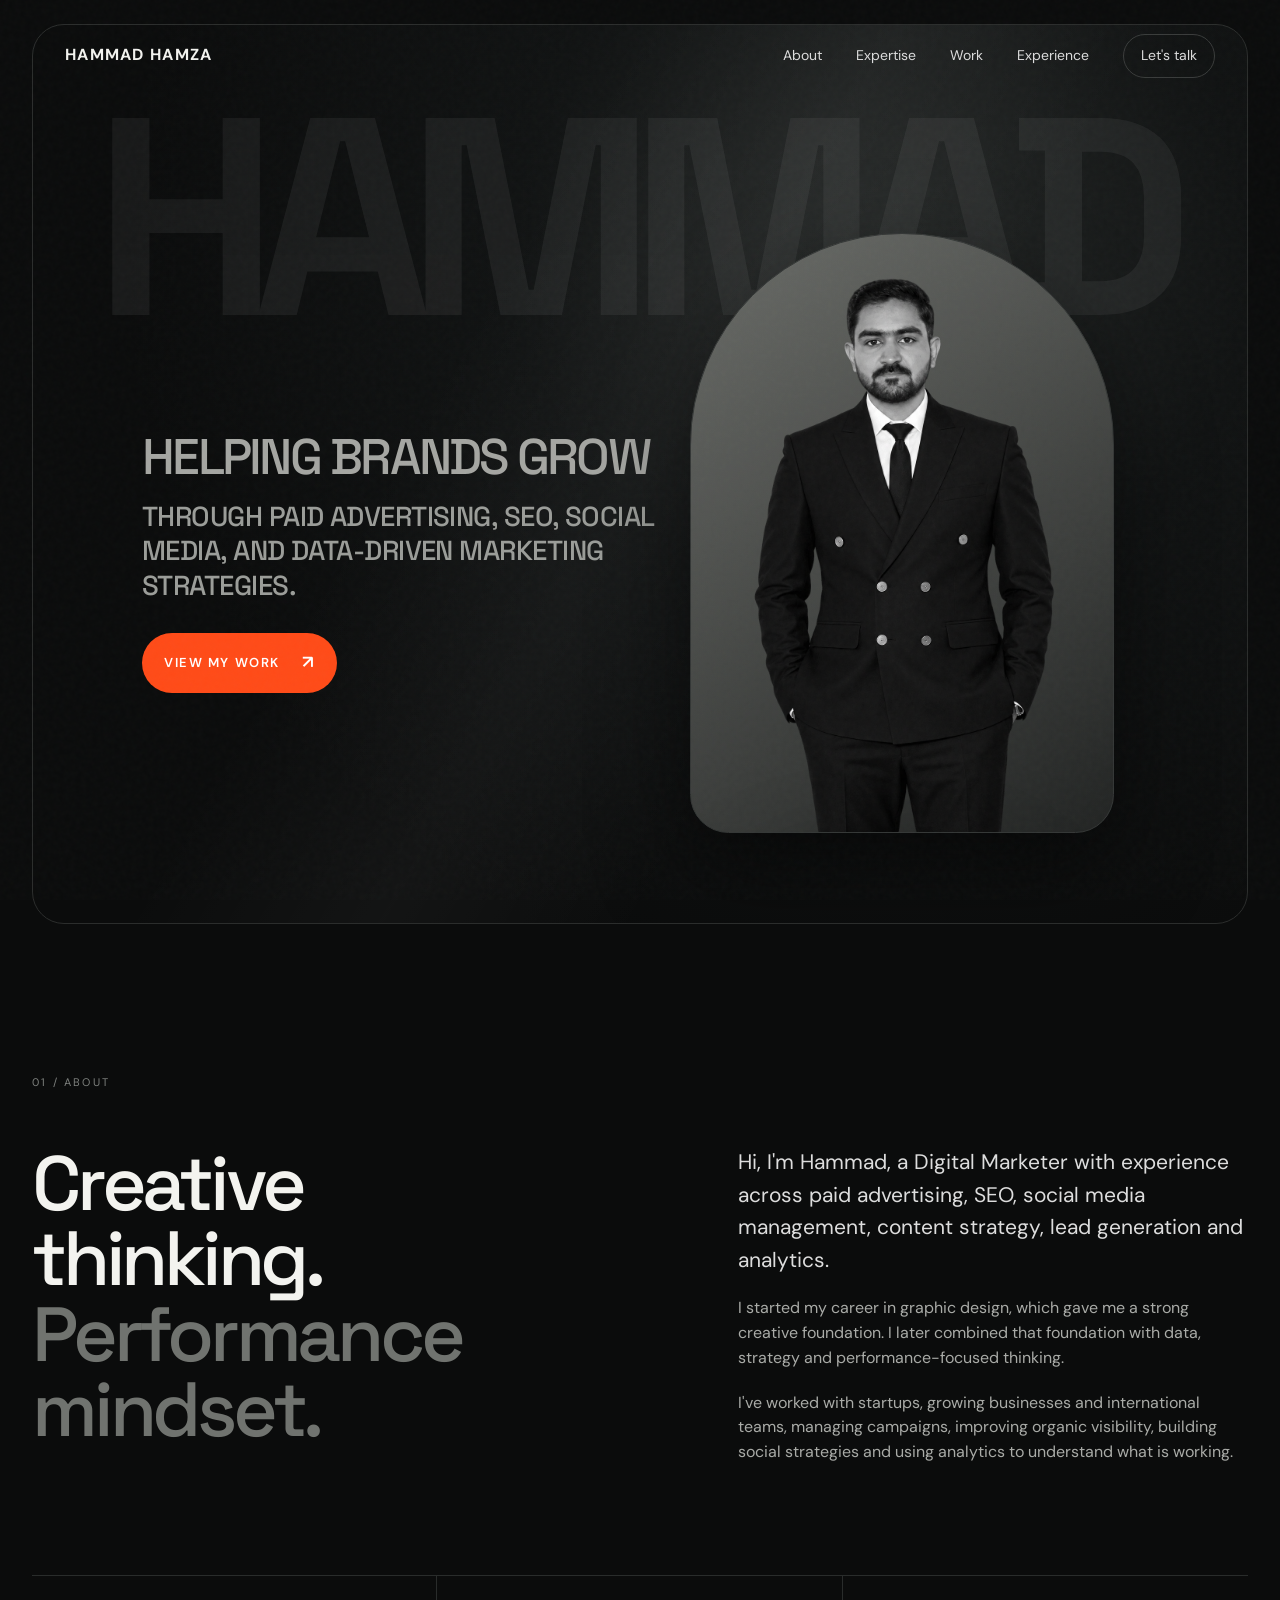
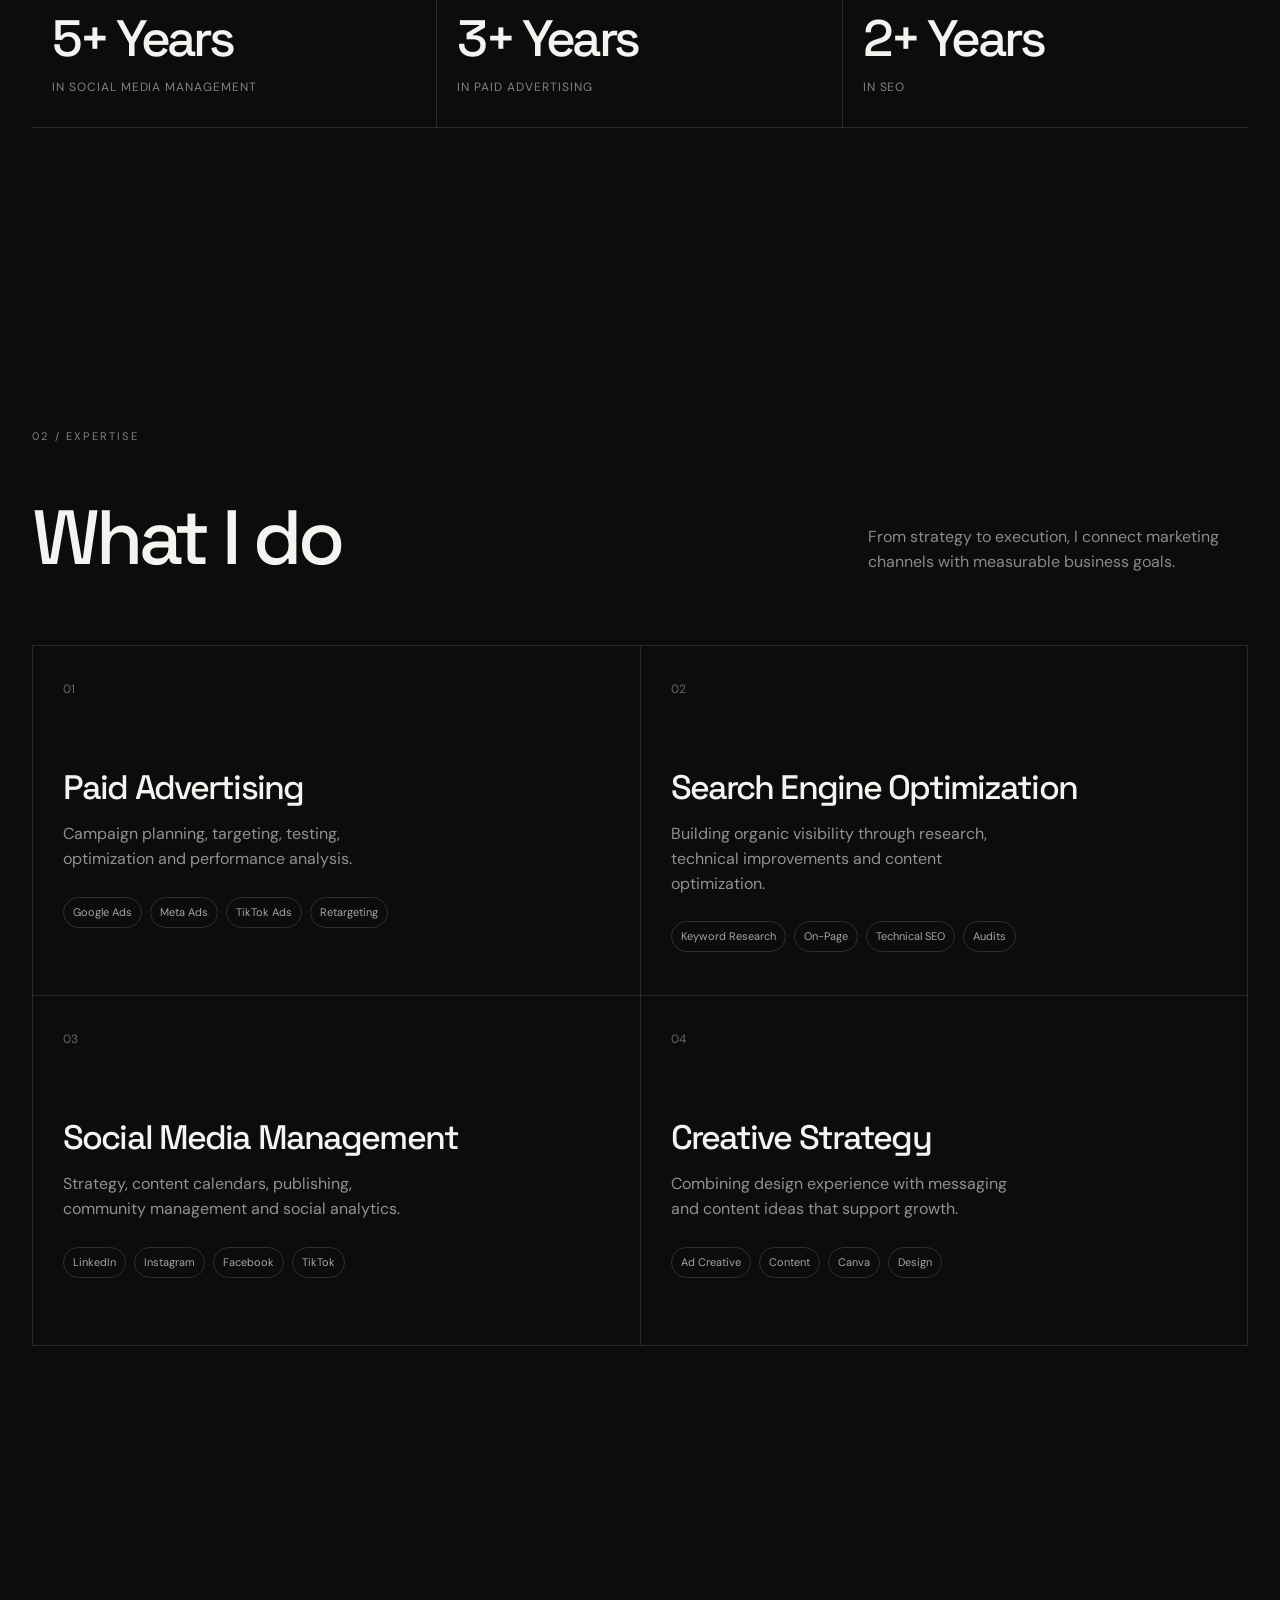
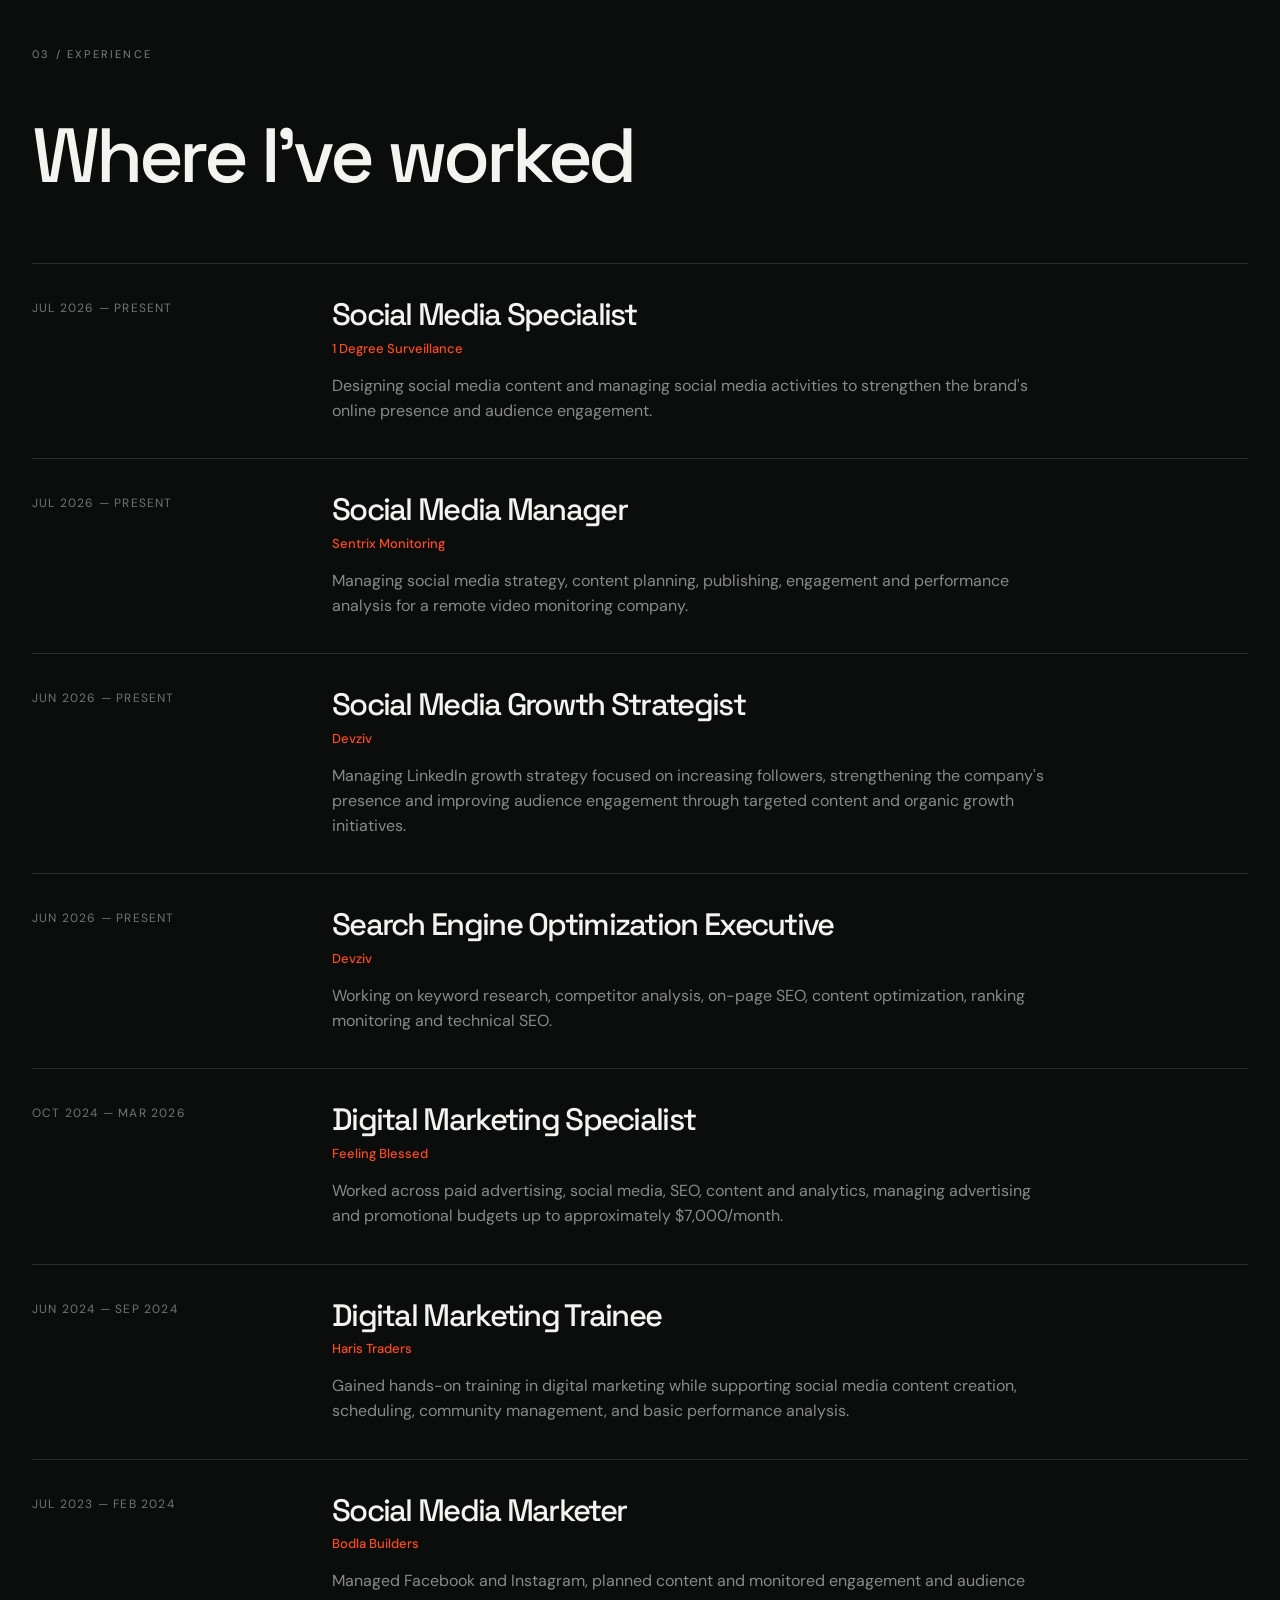
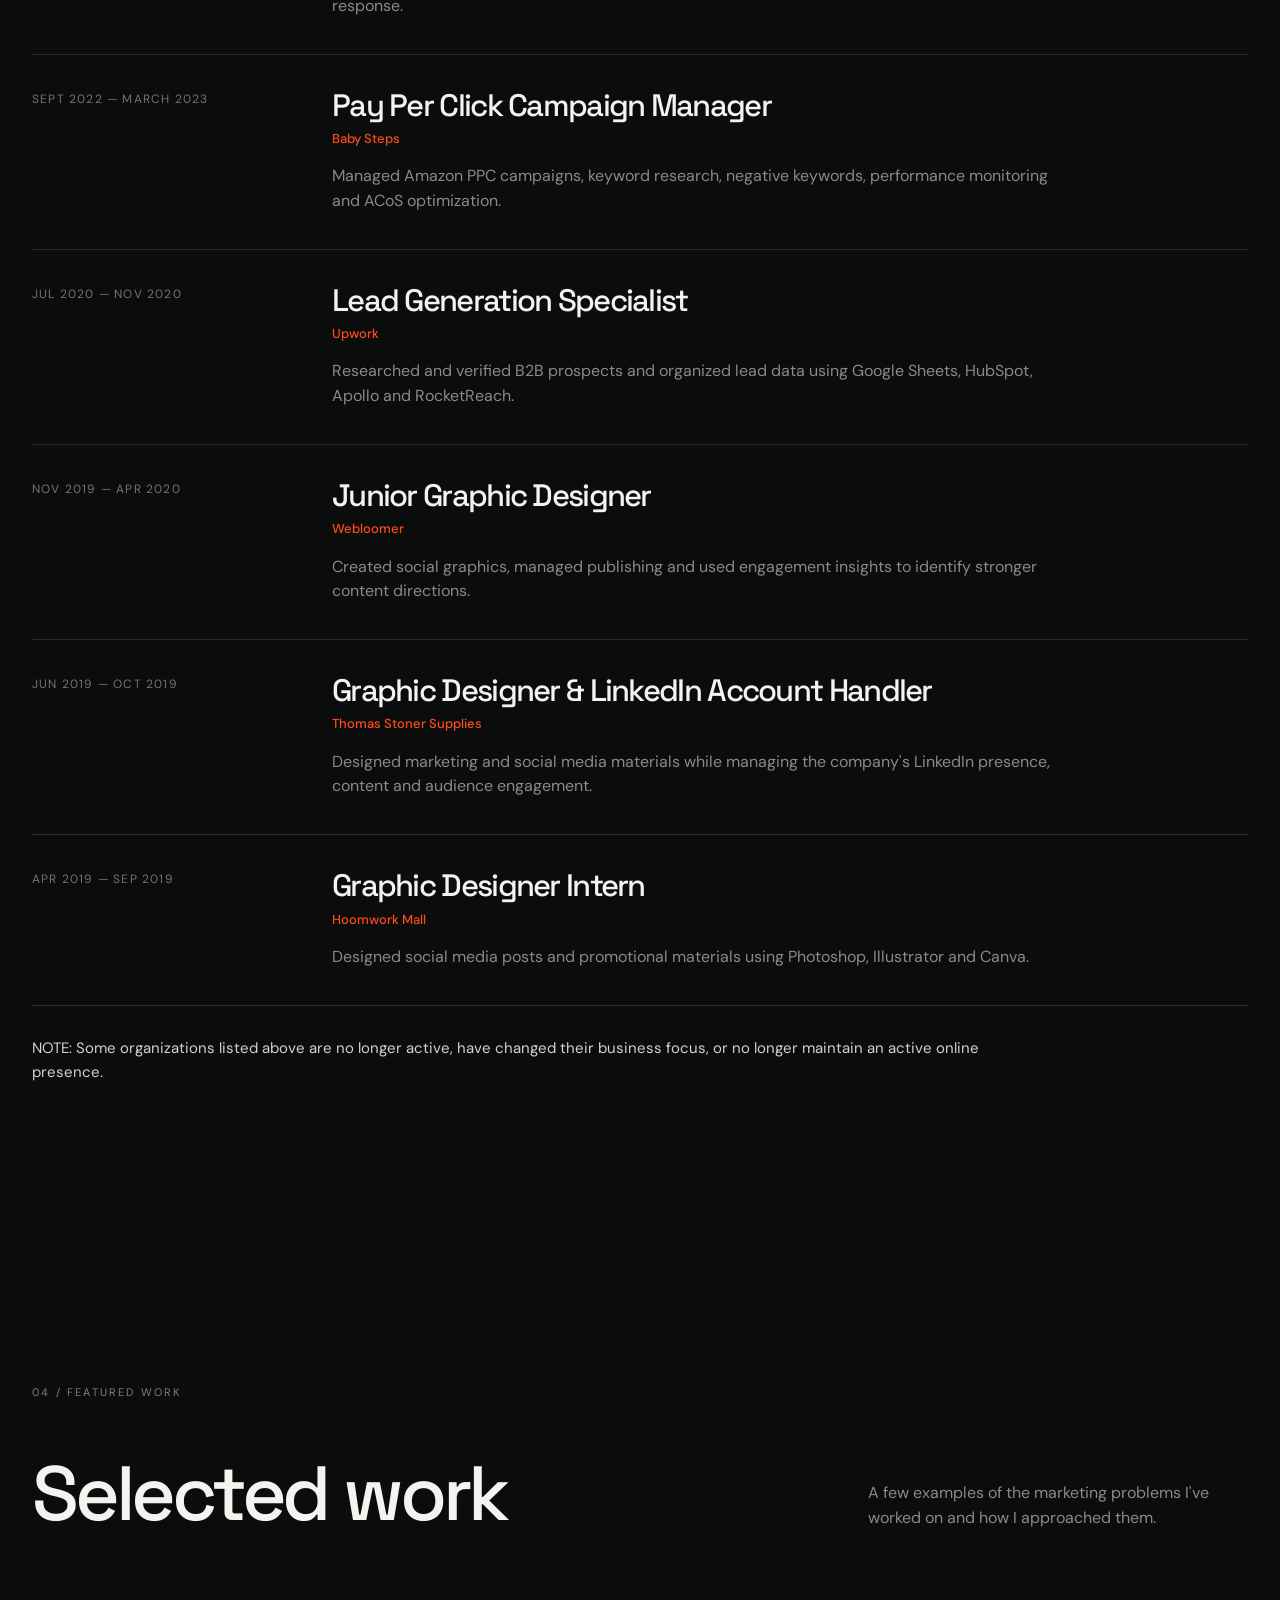
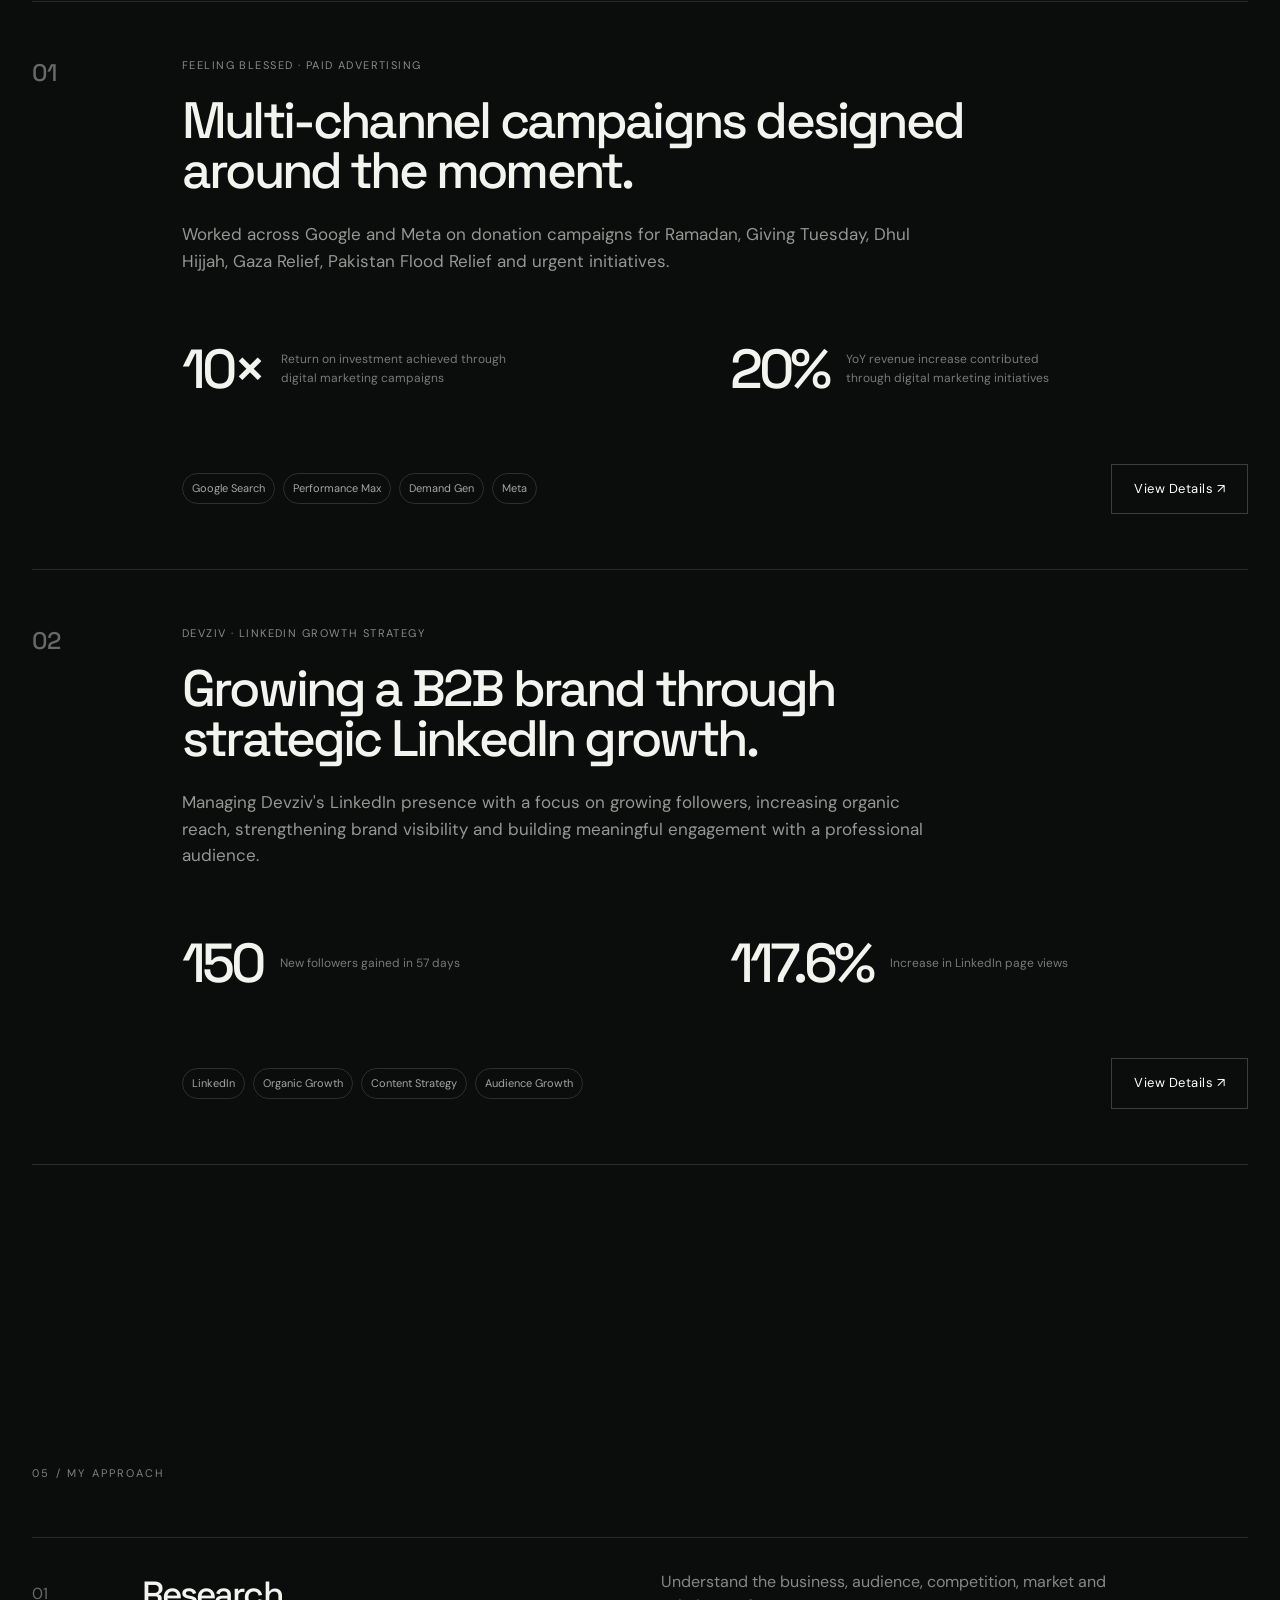
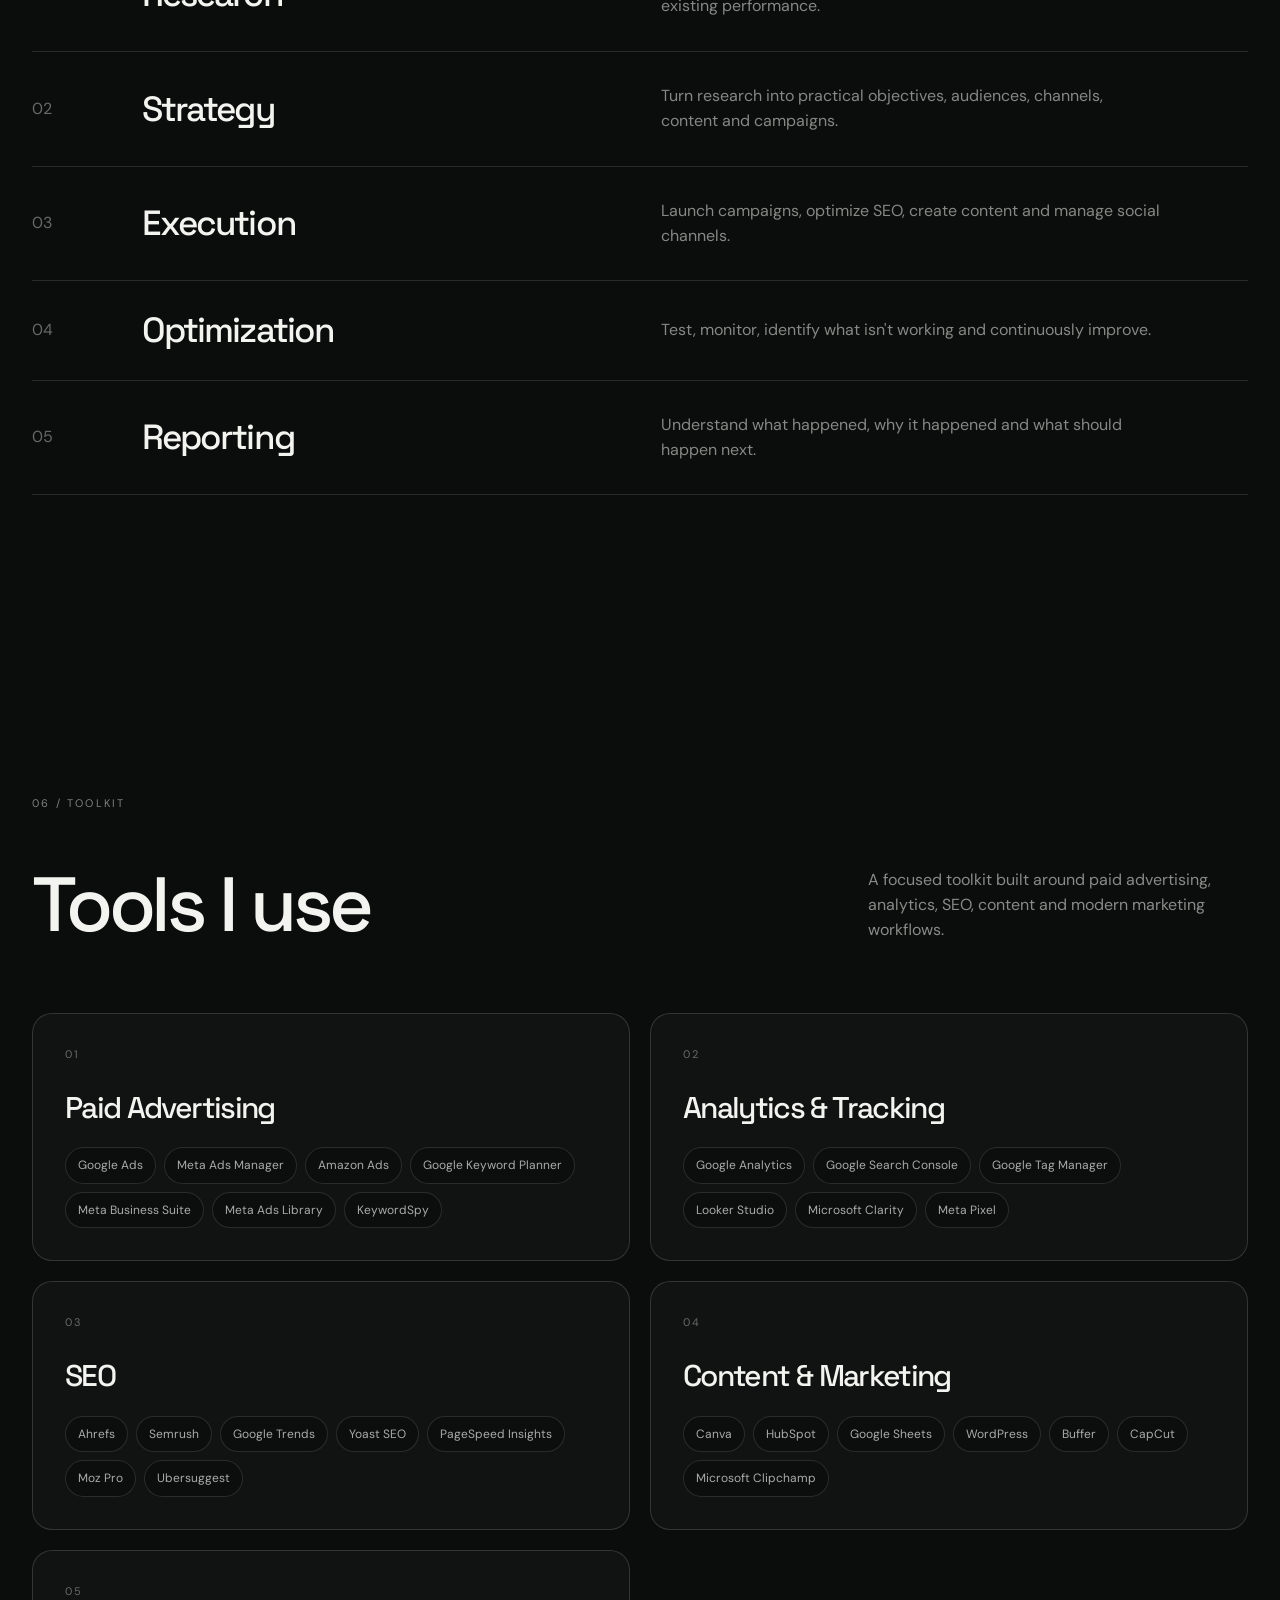
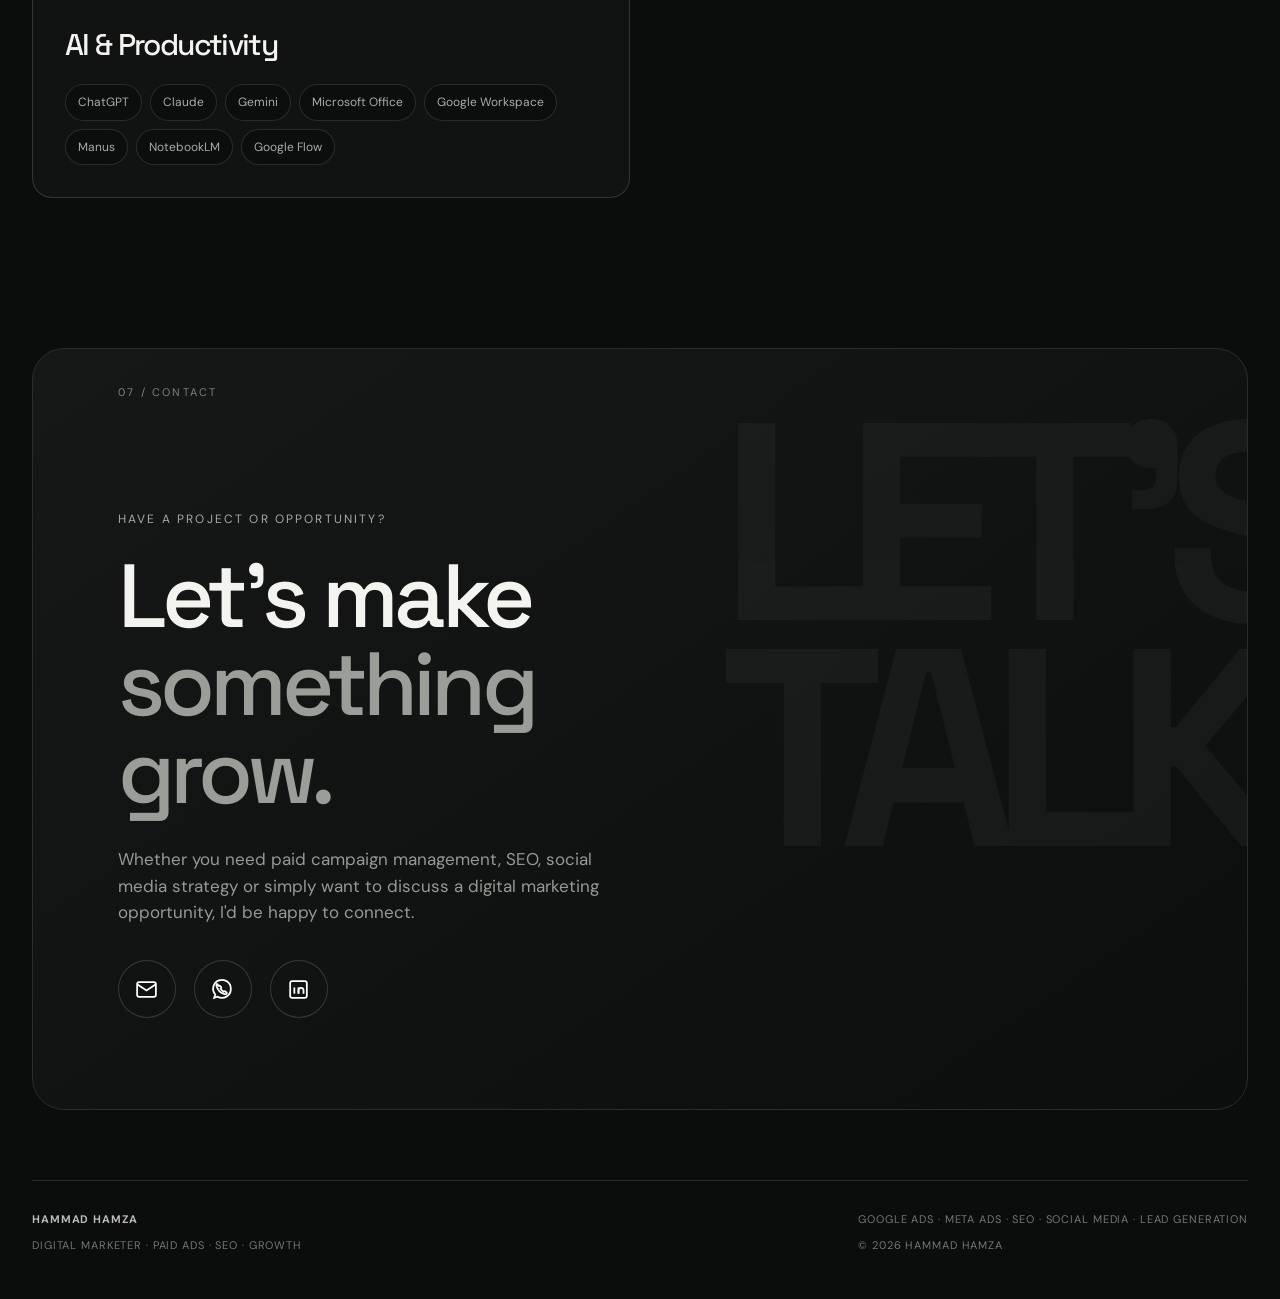
==== commit ae4e3a28: "Update portfolio website" ====
--- a/index.html
+++ b/index.html
@@ -49,7 +49,6 @@
               <img src="assets/profile.png" alt="Hammad Hamza">
             </div>
           </div>
-          <div class="visual-tag">MARKETING<br>WITH PURPOSE</div>
         </div>
       </div>
 
--- a/styles.css
+++ b/styles.css
@@ -156,41 +156,218 @@
   .service-grid{grid-template-columns:repeat(2,1fr)}
   .timeline-item{grid-template-columns:150px 1fr;gap:25px}
 }
-@media(max-width:600px){
-  .section-shell,.section,footer{width:calc(100% - 30px)}
-  .hero{border-radius:22px;margin-top:10px}
-  .hero-top{font-size:10px}
-  .hero-top span:last-child{display:none}
-  .hero-bg-word{top:180px;font-size:105px}
-  h1{font-size:54px}
-  .hero-description{font-size:16px}
-  .hero-actions{flex-wrap:wrap}
-  .hero-visual{height:430px}
-  .visual-frame{height:430px;width:270px}
-  .visual-placeholder strong{font-size:45px}
-  .visual-tag{right:3%;bottom:20px}
-  .section{padding:100px 0}
-  .section-label{margin-bottom:35px}
-  .intro h2,.section-heading h2,.toolkit h2{font-size:48px}
-  .section-heading{display:block;margin-bottom:45px}
-  .section-heading p{margin-top:20px}
-  .stats{margin-top:60px}
-  .stat{padding:22px 12px}
-  .stat strong{font-size:38px}
-  .service-grid{grid-template-columns:1fr}
-  .service-card{min-height:300px}
-  .case-study{grid-template-columns:1fr;gap:15px;padding:40px 0}
-  .case-main h3{font-size:38px}
-  .timeline-item{grid-template-columns:1fr;gap:10px}
-  .approach-row{grid-template-columns:45px 1fr;gap:10px}
-  .approach-row p{grid-column:2}
-  .toolkit{padding:30px 20px}
-  .tool-cloud{margin-top:35px}
-  .contact{border-radius:22px;margin-bottom:35px}
-  .contact-grid{padding:120px 7% 60px}
-  .contact h2{font-size:58px}
-  footer{display:block}
-  footer div+div{margin-top:20px}
+@media (max-width: 600px) {
+
+  .section-shell,
+  .section,
+  footer {
+    width: calc(100% - 30px);
+  }
+
+  /* HERO */
+.hero {
+  width: 100%;
+  min-height: 850px;
+  margin-top: 10px;
+  border-radius: 22px;
+  display: block;
+  position: relative;
+  overflow: hidden;
+}
+
+  .hero-top {
+    top: 22px;
+    left: 20px;
+    right: 20px;
+    font-size: 9px;
+  }
+
+  .hero-top span:last-child {
+    display: none;
+  }
+
+  .hero-bg-word {
+    top: 135px;
+    left: 4%;
+    font-size: 90px;
+  }
+
+  .hero-content {
+    display: flex;
+    flex-direction: column;
+    align-items: stretch;
+    min-height: auto;
+    padding: 130px 24px 70px;
+  }
+
+  .hero-copy {
+    width: 100%;
+    max-width: none;
+    transform: none;
+  }
+
+  .eyebrow {
+    font-size: 10px;
+    margin-bottom: 20px;
+  }
+
+  h1 {
+    font-size: clamp(42px, 13vw, 58px);
+    line-height: .98;
+    max-width: 100%;
+  }
+
+  h1 span {
+    font-size: .52em;
+    margin-top: 14px;
+  }
+
+  .hero-description {
+    max-width: 100%;
+    font-size: 16px;
+    line-height: 1.6;
+    margin: 25px 0;
+  }
+
+  .hero-actions {
+    display: flex;
+    flex-wrap: wrap;
+    gap: 16px;
+    margin-top: 25px;
+  }
+
+  .btn {
+    padding: 14px 18px;
+  }
+
+  /* HERO IMAGE */
+  .hero-visual {
+    width: 100%;
+    height: 430px;
+    margin-top: 45px;
+  }
+
+  .visual-frame {
+    width: 270px;
+    height: 430px;
+  }
+
+  .visual-placeholder strong {
+    font-size: 45px;
+  }
+
+  .visual-tag {
+    right: 3%;
+    bottom: 20px;
+    font-size: 12px;
+  }
+
+  /* HERO BOTTOM */
+  .hero-bottom {
+    position: relative;
+    overflow-x: auto;
+    justify-content: flex-start;
+    gap: 30px;
+    white-space: nowrap;
+    padding: 15px 20px;
+  }
+
+  /* REST OF MOBILE SITE */
+  .section {
+    padding: 100px 0;
+  }
+
+  .section-label {
+    margin-bottom: 35px;
+  }
+
+  .intro h2,
+  .section-heading h2,
+  .toolkit h2 {
+    font-size: 48px;
+  }
+
+  .section-heading {
+    display: block;
+    margin-bottom: 45px;
+  }
+
+  .section-heading p {
+    margin-top: 20px;
+  }
+
+  .stats {
+    margin-top: 60px;
+  }
+
+  .stat {
+    padding: 22px 12px;
+  }
+
+  .stat strong {
+    font-size: 38px;
+  }
+
+  .service-grid {
+    grid-template-columns: 1fr;
+  }
+
+  .service-card {
+    min-height: 300px;
+  }
+
+  .case-study {
+    grid-template-columns: 1fr;
+    gap: 15px;
+    padding: 40px 0;
+  }
+
+  .case-main h3 {
+    font-size: 38px;
+  }
+
+  .timeline-item {
+    grid-template-columns: 1fr;
+    gap: 10px;
+  }
+
+  .approach-row {
+    grid-template-columns: 45px 1fr;
+    gap: 10px;
+  }
+
+  .approach-row p {
+    grid-column: 2;
+  }
+
+  .toolkit {
+    padding: 30px 20px;
+  }
+
+  .tool-cloud {
+    margin-top: 35px;
+  }
+
+  .contact {
+    border-radius: 22px;
+    margin-bottom: 35px;
+  }
+
+  .contact-grid {
+    padding: 120px 7% 60px;
+  }
+
+  .contact h2 {
+    font-size: 58px;
+  }
+
+  footer {
+    display: block;
+  }
+
+  footer div + div {
+    margin-top: 20px;
+  }
 }
 .experience-note{
   margin-top:30px;
@@ -889,3 +1066,65 @@
     height: 52px;
   }
 }
+
+/* Mobile navigation fix */
+@media (max-width: 900px) {
+
+  .site-header {
+    position: fixed;
+    top: 10px;
+    left: 50%;
+    transform: translateX(-50%);
+    width: calc(100% - 30px);
+    z-index: 9999;
+  }
+
+  .logo {
+    position: relative;
+    z-index: 10001;
+  }
+
+  .menu-toggle {
+    display: flex;
+    flex-direction: column;
+    gap: 5px;
+    position: relative;
+    z-index: 10001;
+    background: none;
+    border: 0;
+  }
+
+  .nav {
+    position: fixed;
+    top: 0;
+    left: 0;
+    width: 100%;
+    height: 100dvh;
+    background: #0b0c0c;
+    z-index: 9998;
+
+    display: flex;
+    flex-direction: column;
+    align-items: center;
+    justify-content: center;
+    gap: 28px;
+
+    transform: translateX(100%);
+    transition: transform .35s ease;
+
+    overflow-y: auto;
+    -webkit-overflow-scrolling: touch;
+  }
+
+  .nav.open {
+    transform: translateX(0);
+  }
+
+  .nav a {
+    flex-shrink: 0;
+  }
+
+  body:has(.nav.open) {
+    overflow: hidden;
+  }
+}
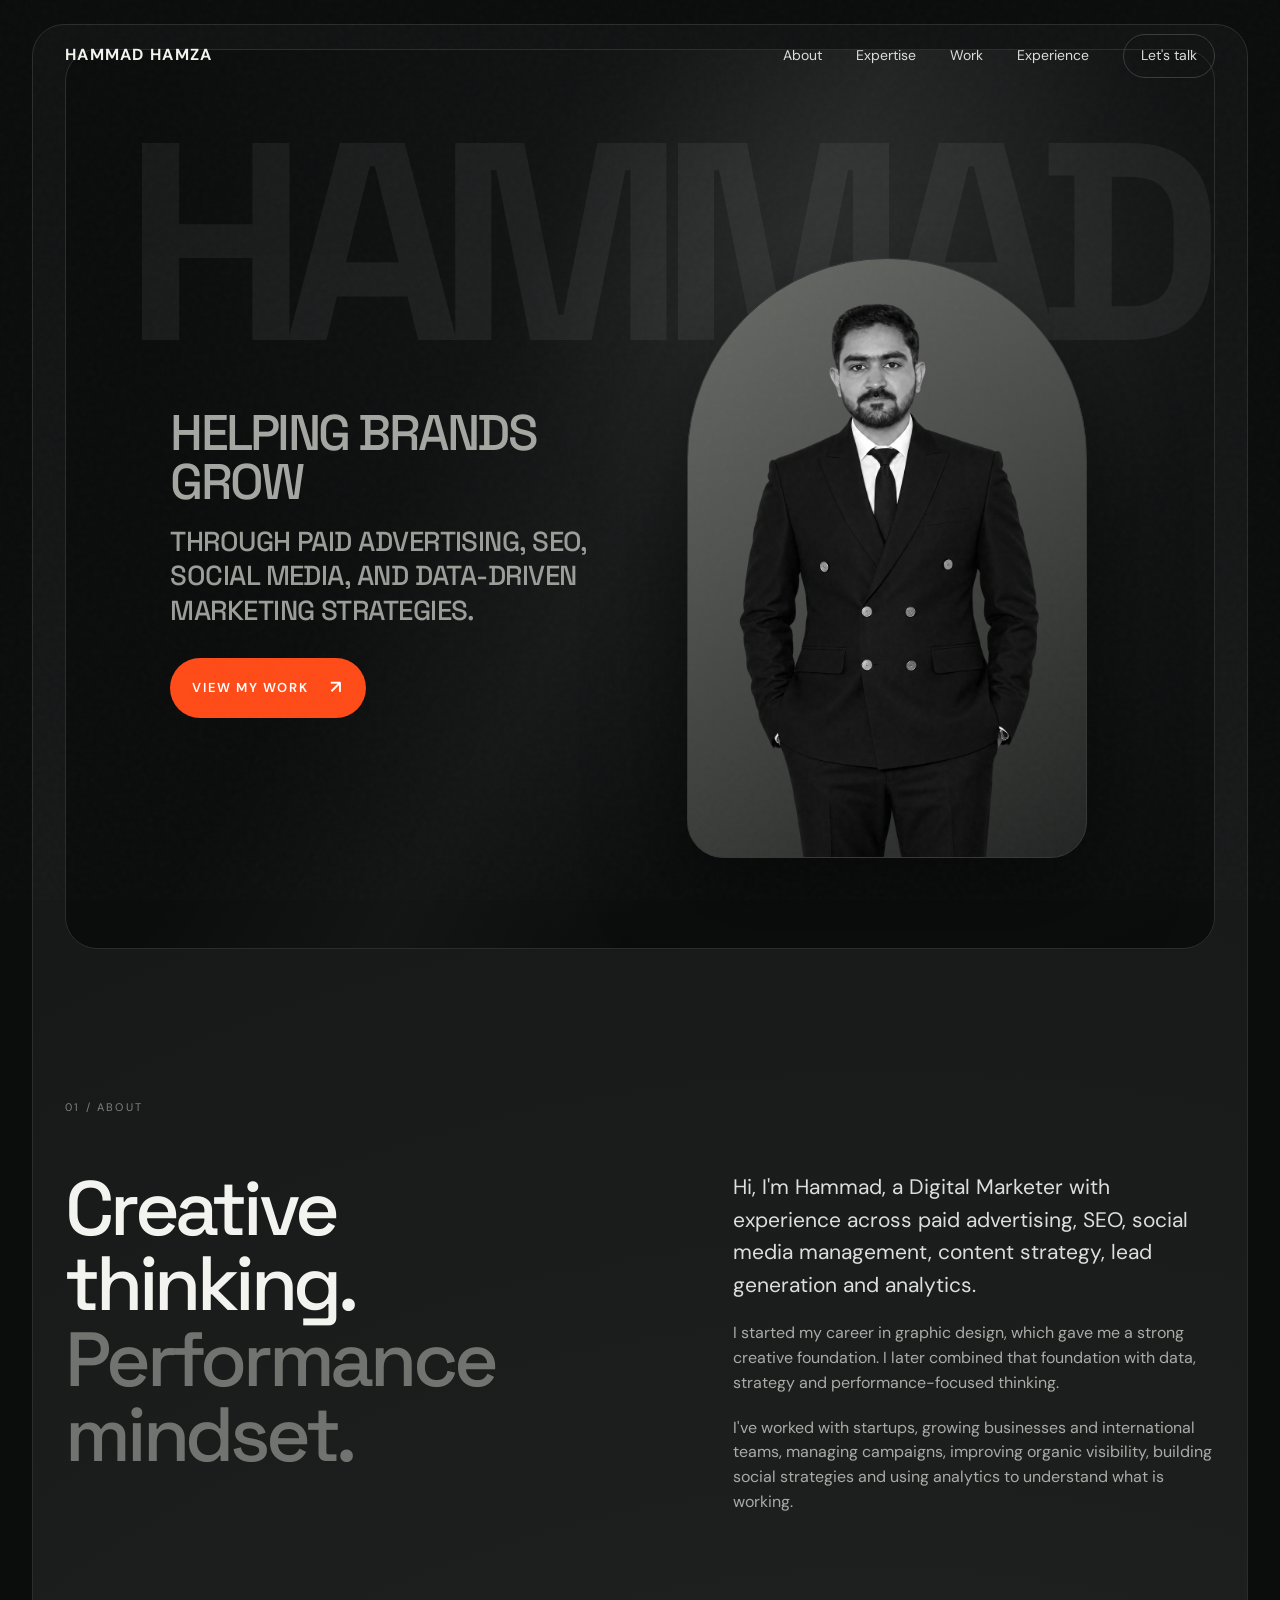
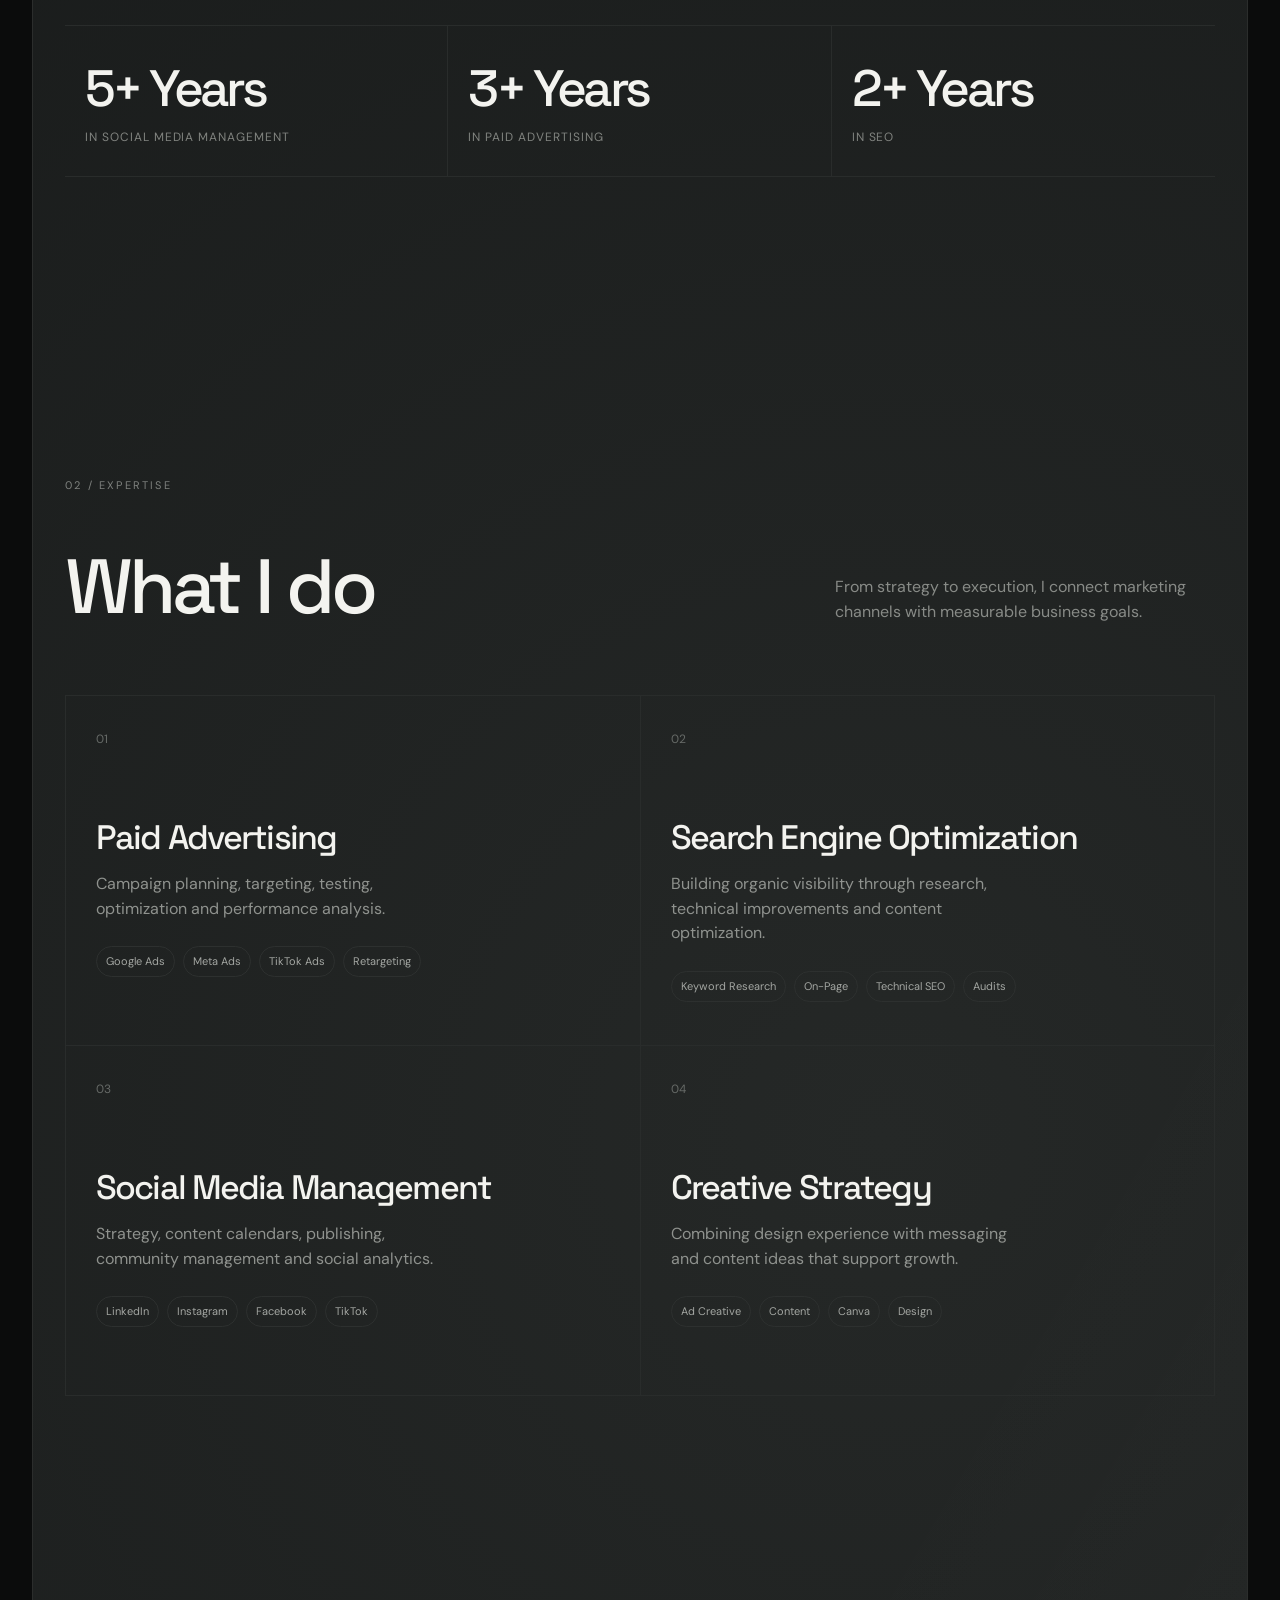
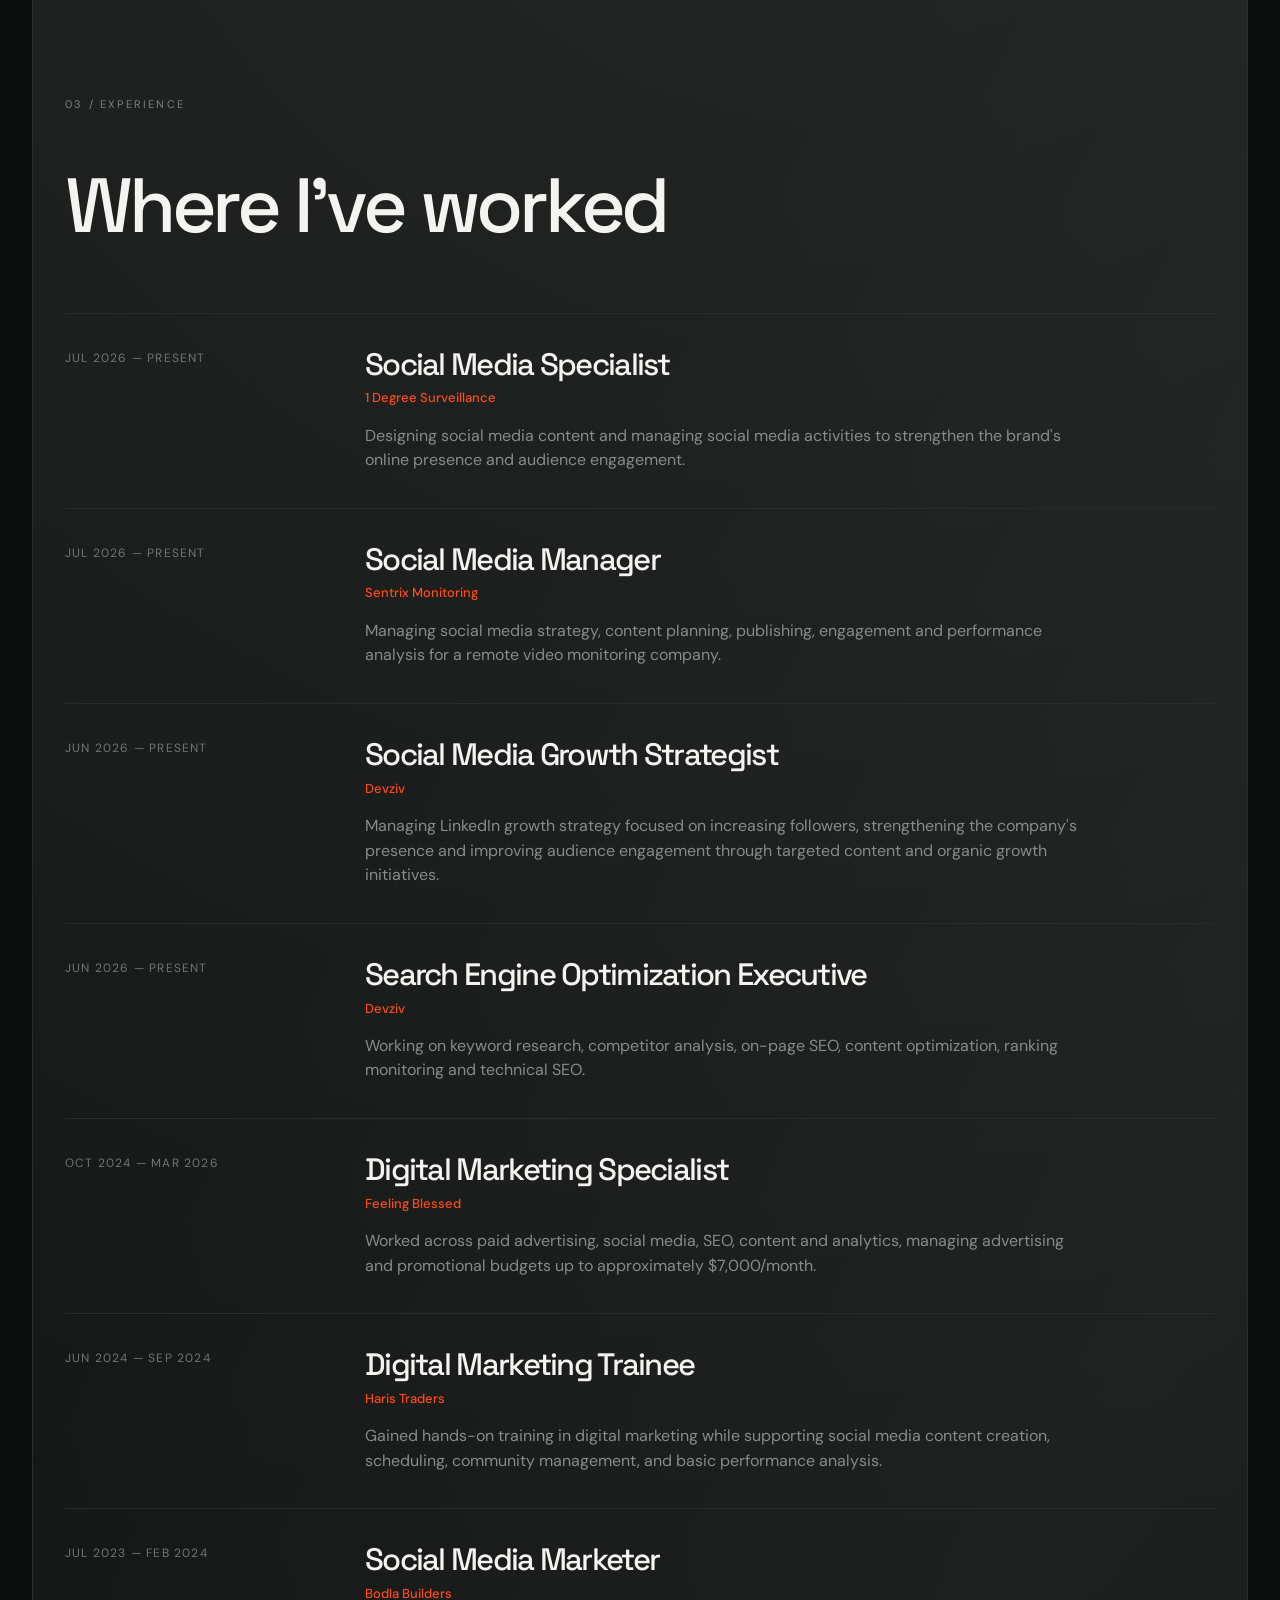
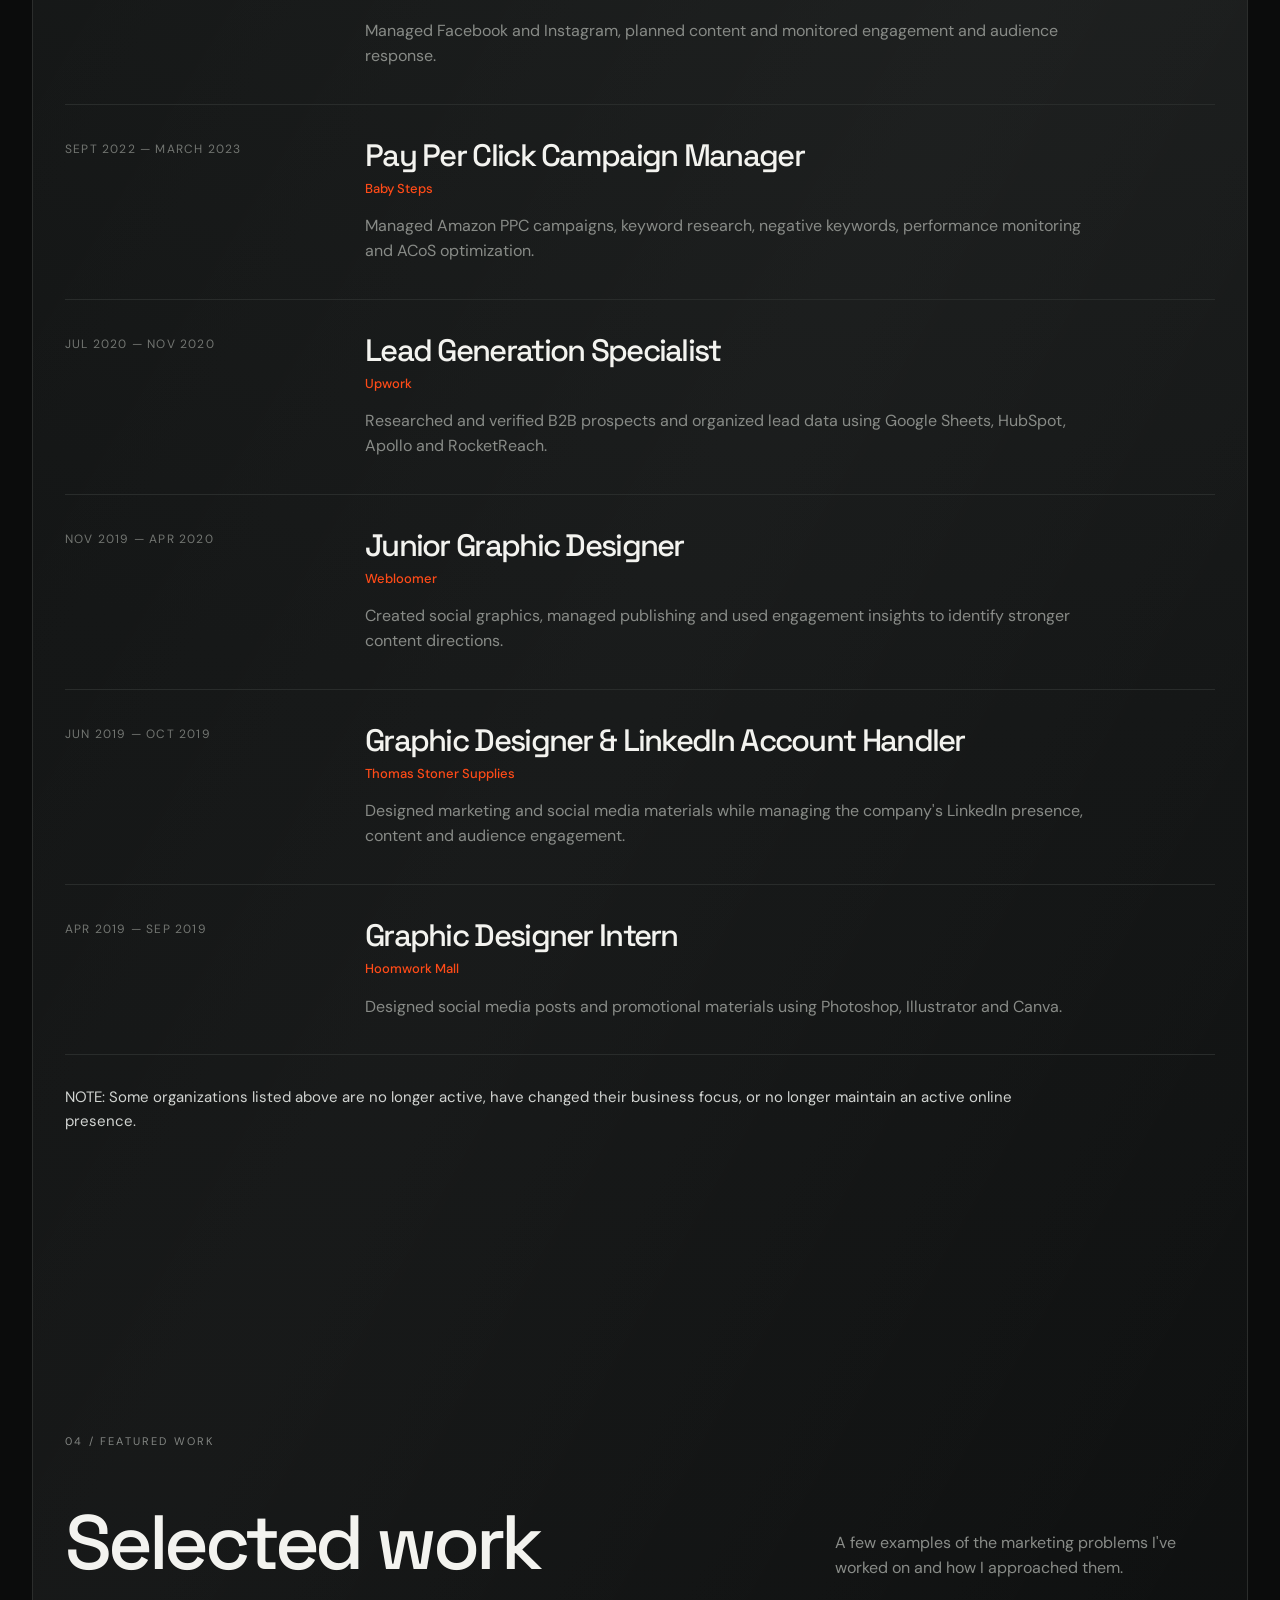
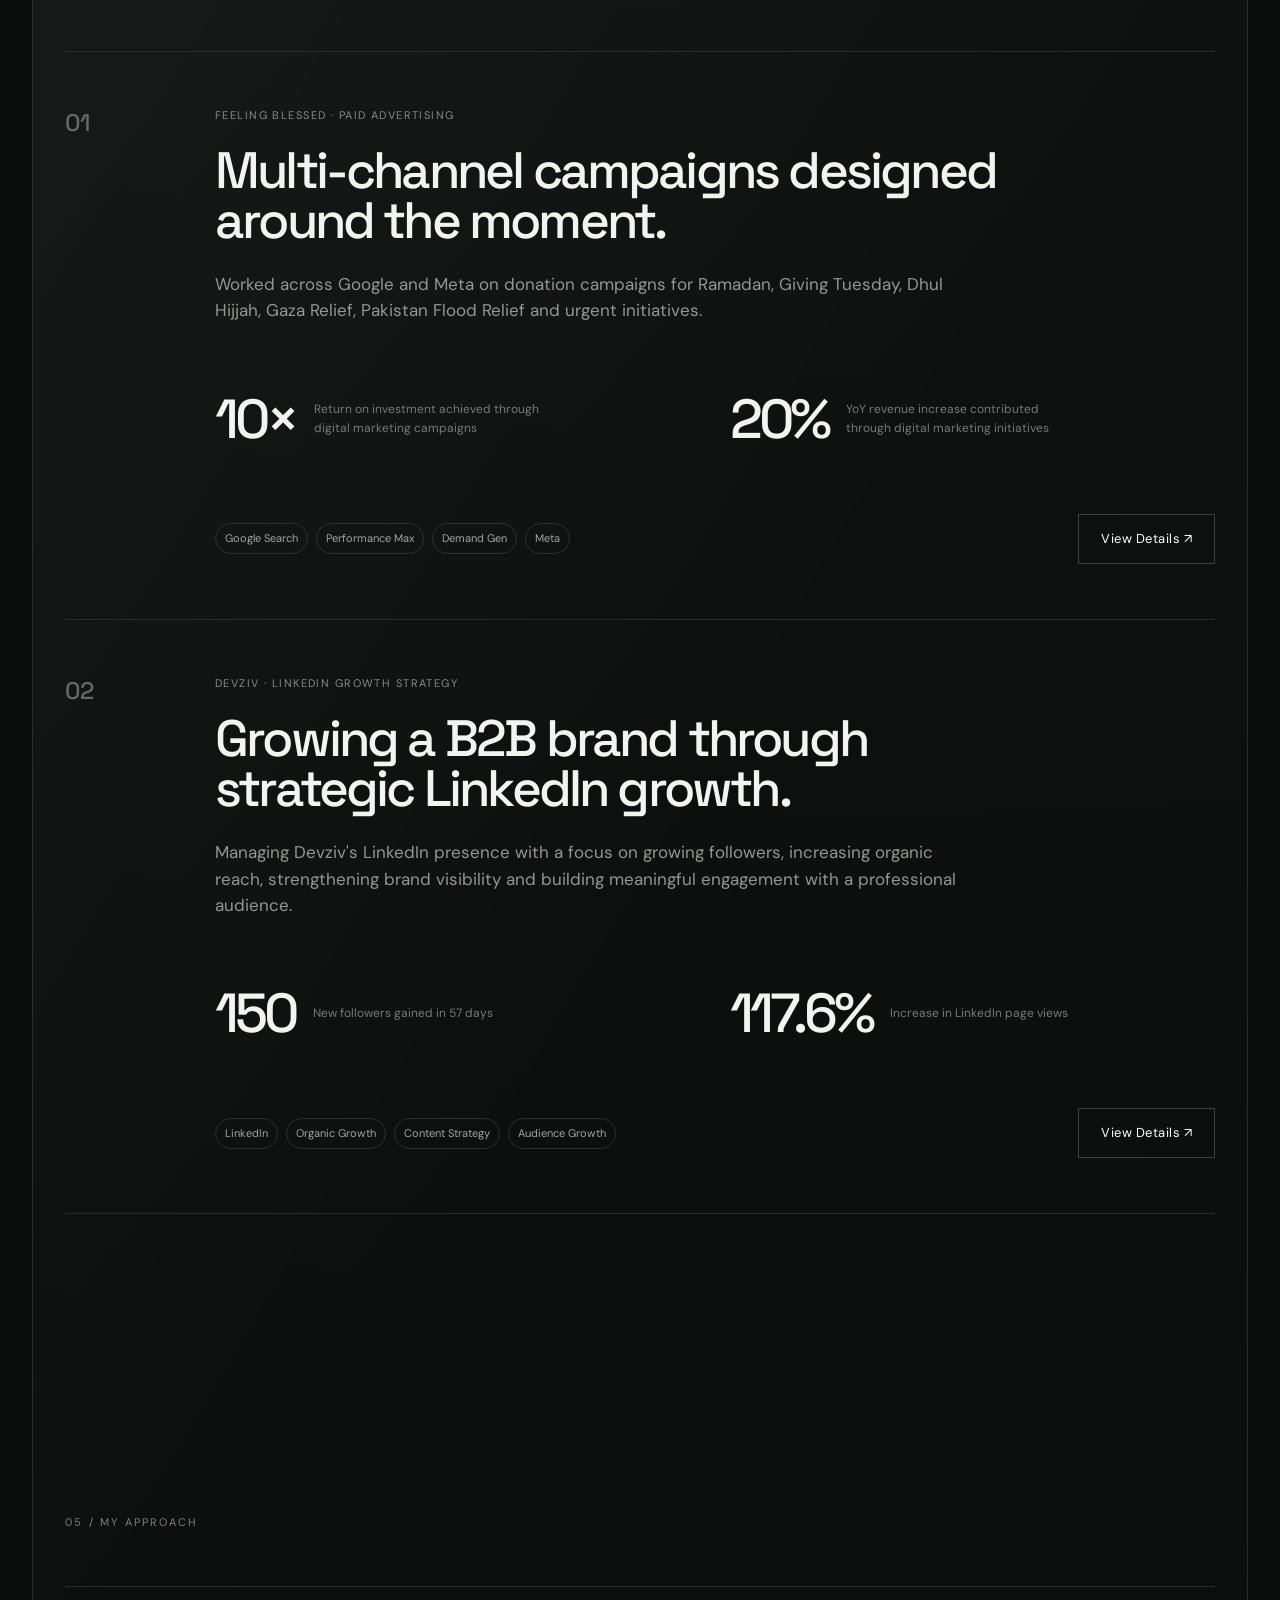
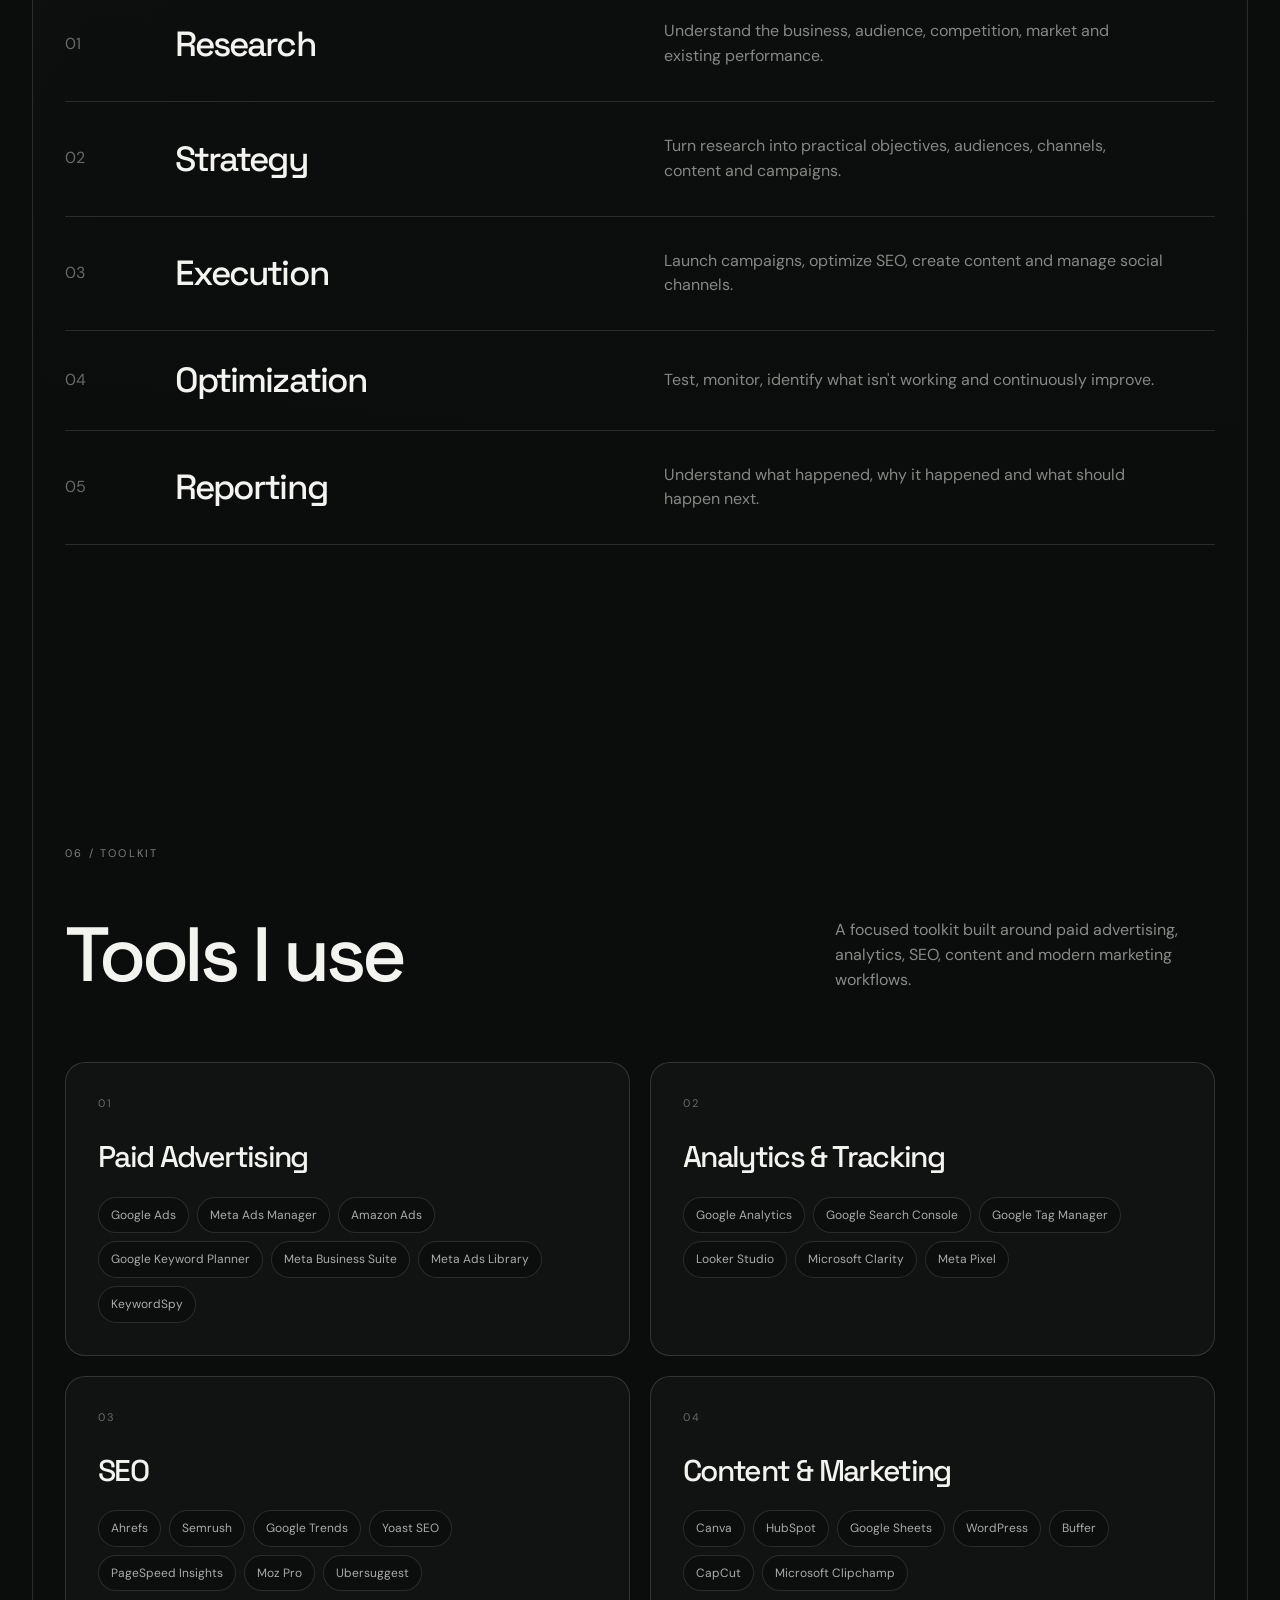
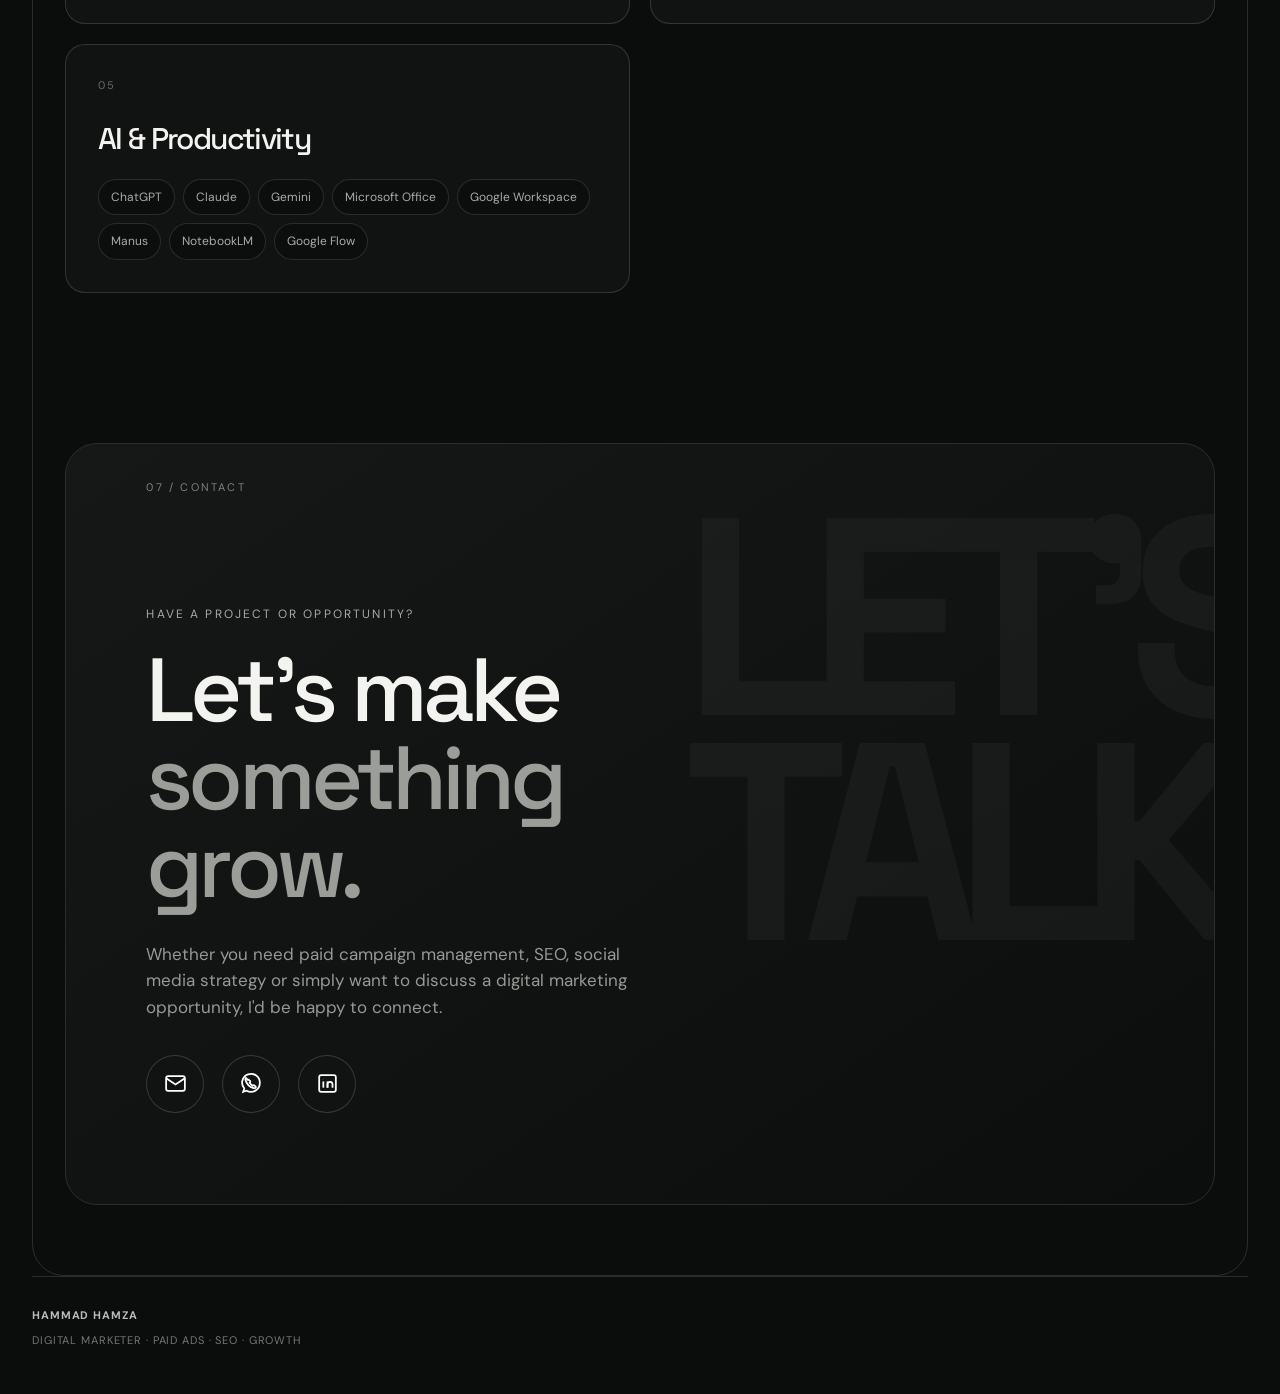
==== commit ba11be41: "Update mobile hero spacing" ====
--- a/index.html
+++ b/index.html
@@ -27,35 +27,35 @@
 
   <main>
     <section class="hero section-shell" id="home">
-      <div class="hero-bg-word">HAMMAD</div>
-      <div class="hero-top">
-
-      <div class="hero-content">
-        <div class="hero-copy">
-          <h1>
-            Helping brands grow
-            <span>through paid advertising, SEO, social media, and data-driven marketing strategies.</span>
-          </h1>
-          </p>
-          <div class="hero-actions">
-            <a href="#work" class="btn btn-primary">View my work <span>↗</span></a>
-          </div>
-        </div>
-
-        <div class="hero-visual">
-          <div class="visual-frame">
-            <img src="assets/profile.png" alt="Hammad Hamza" onerror="this.style.display='none'">
-            <div class="visual-frame">
-              <img src="assets/profile.png" alt="Hammad Hamza">
-            </div>
-          </div>
-        </div>
-      </div>
-
-      <div class="hero-bottom">
-        <span>Google Ads</span><span>Meta Ads</span><span>SEO</span><span>Social Media</span><span>Analytics</span>
-      </div>
-    </section>
+<section class="hero section-shell" id="home">
+  <div class="hero-bg-word">HAMMAD</div>
+
+  <div class="hero-top">
+
+  <div class="hero-content">
+
+    <div class="hero-copy">
+
+      <h1>
+        Helping brands grow
+        <span>through paid advertising, SEO, social media, and data-driven marketing strategies.</span>
+      </h1>
+
+      <div class="hero-actions">
+        <a href="#work" class="btn btn-primary">
+          View my work <span>↗</span>
+        </a>
+      </div>
+    </div>
+
+    <div class="hero-visual">
+      <div class="visual-frame">
+        <img src="assets/profile.png" alt="Hammad Hamza">
+      </div>
+    </div>
+
+  </div>
+</section>
 
     <section class="intro section" id="about">
       <div class="section-label">01 / ABOUT</div>
@@ -388,7 +388,6 @@
 
   <footer>
     <div><strong>HAMMAD HAMZA</strong><span>Digital Marketer · Paid Ads · SEO · Growth</span></div>
-    <div><span>Google Ads · Meta Ads · SEO · Social Media · Lead Generation</span><span>© 2026 Hammad Hamza</span></div>
   </footer>
 
   <script src="script.js"></script>
--- a/styles.css
+++ b/styles.css
@@ -187,7 +187,7 @@
   }
 
   .hero-bg-word {
-    top: 135px;
+    top: 490px;
     left: 4%;
     font-size: 90px;
   }
@@ -217,10 +217,15 @@
     max-width: 100%;
   }
 
-  h1 span {
-    font-size: .52em;
-    margin-top: 14px;
-  }
+h1 span {
+  display: block;
+  font-size: 0.52em;
+  line-height: 1.35;
+  margin-top: 14px;
+  color: #9b9d99;
+  opacity: 1;
+  visibility: visible;
+}
 
   .hero-description {
     max-width: 100%;
@@ -1128,3 +1133,19 @@
     overflow: hidden;
   }
 }
+
+@media (max-width: 600px) {
+  .hero-copy h1 span {
+    display: block !important;
+    visibility: visible !important;
+    opacity: 1 !important;
+    color: #ffffff !important;
+    font-size: 20px !important;
+    line-height: 1.5 !important;
+    height: auto !important;
+    max-height: none !important;
+    overflow: visible !important;
+    position: relative !important;
+    z-index: 999 !important;
+  }
+}
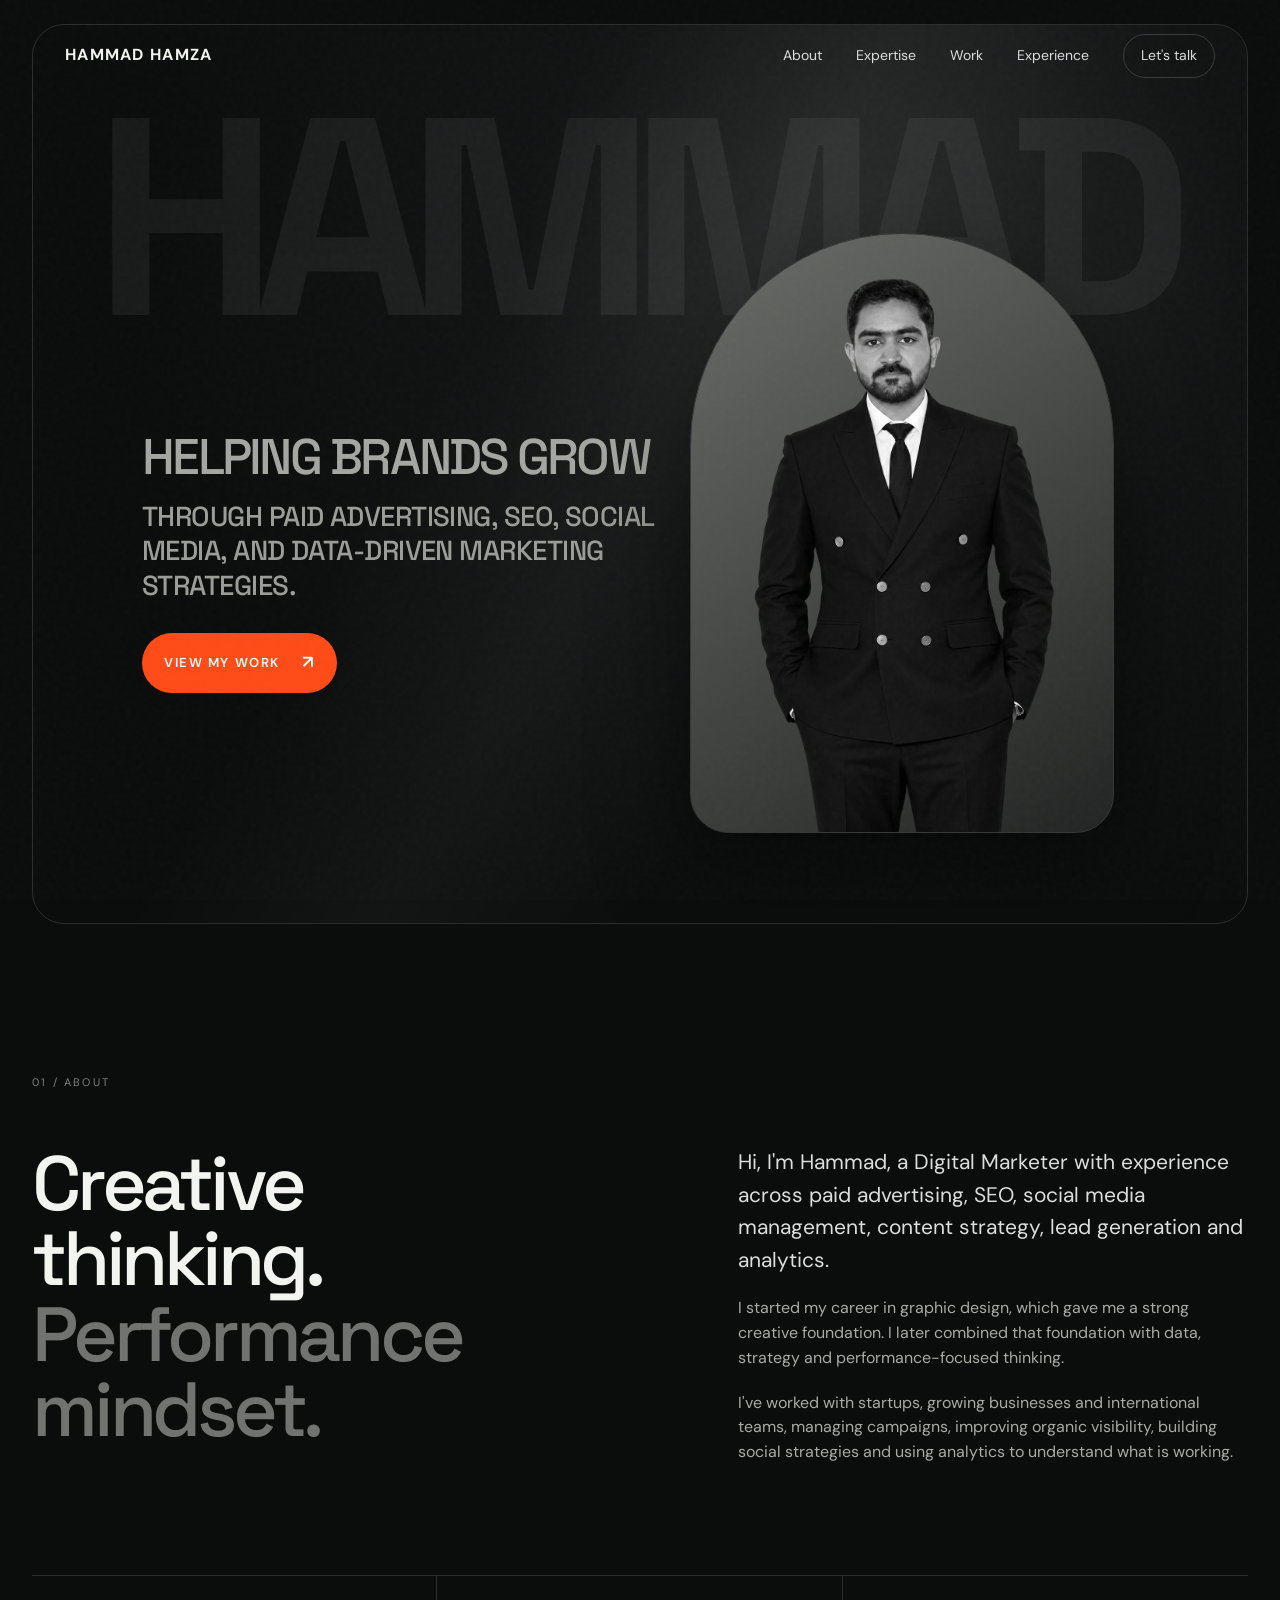
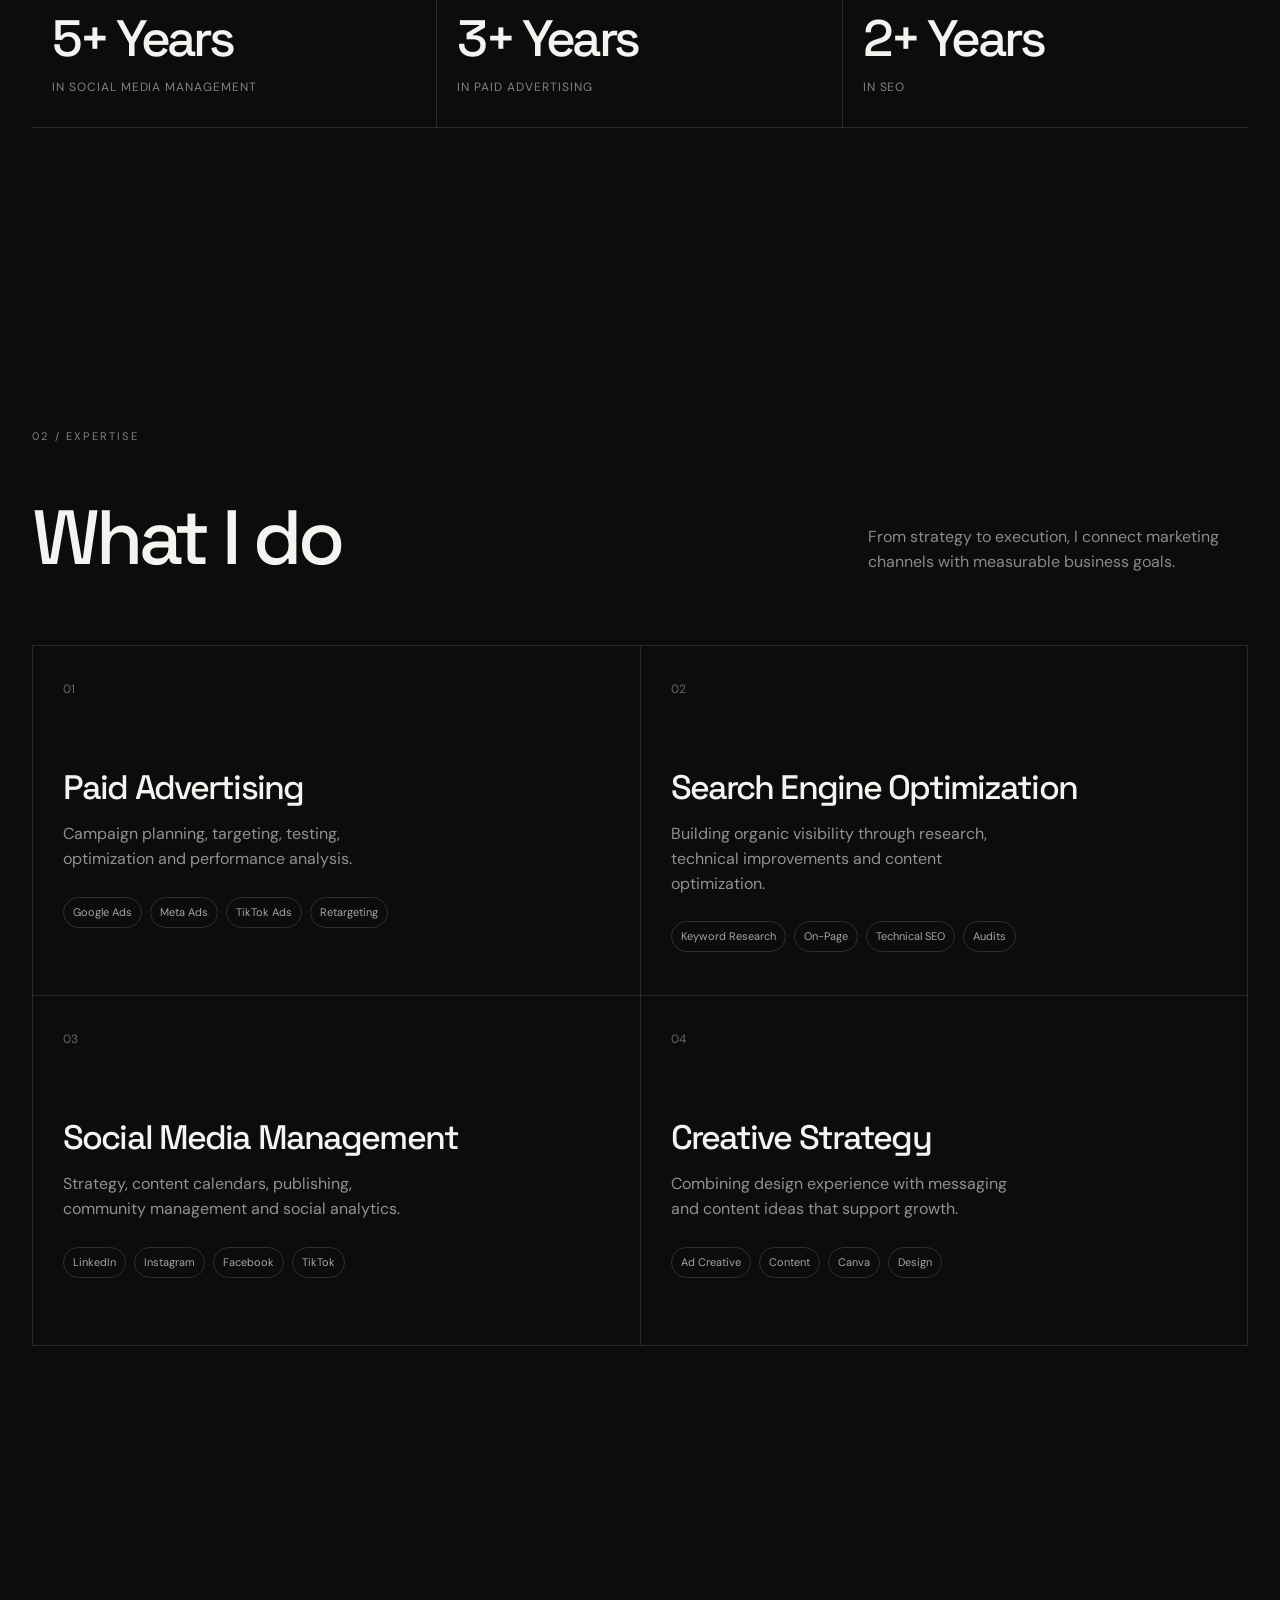
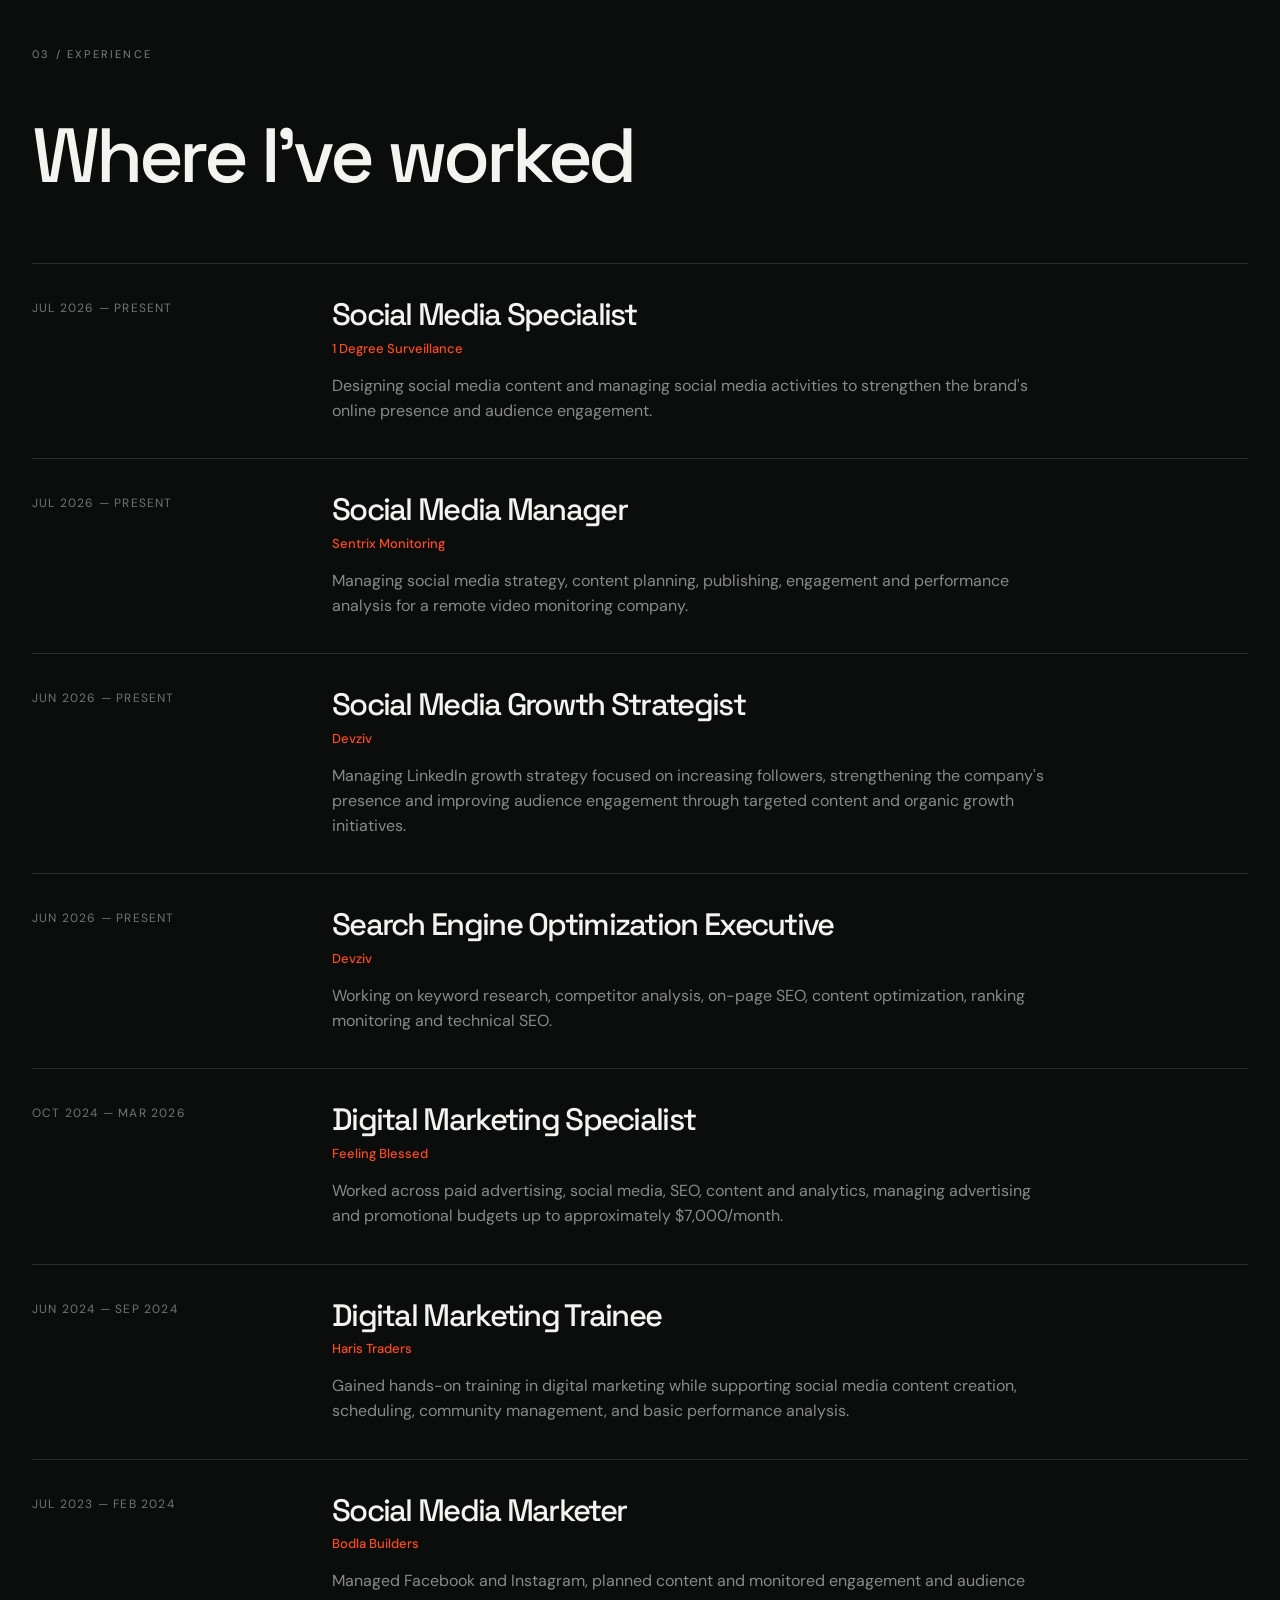
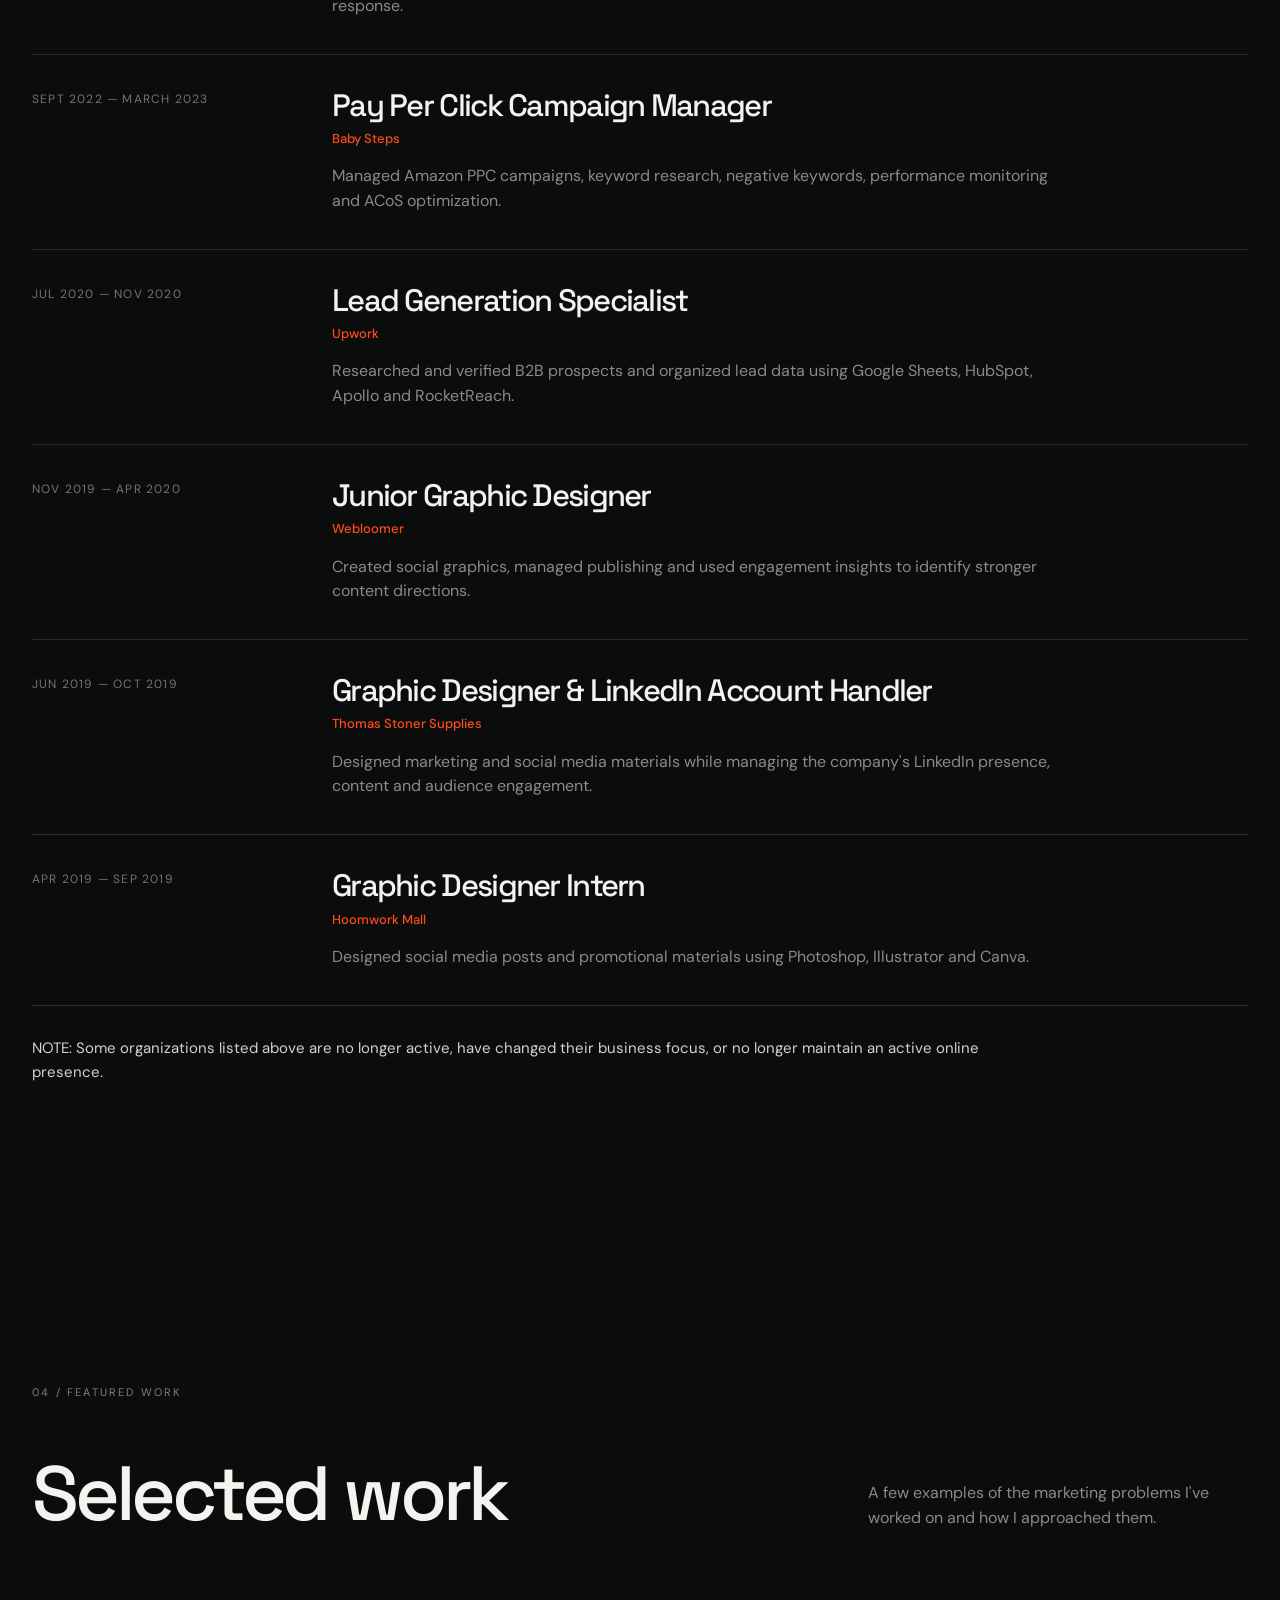
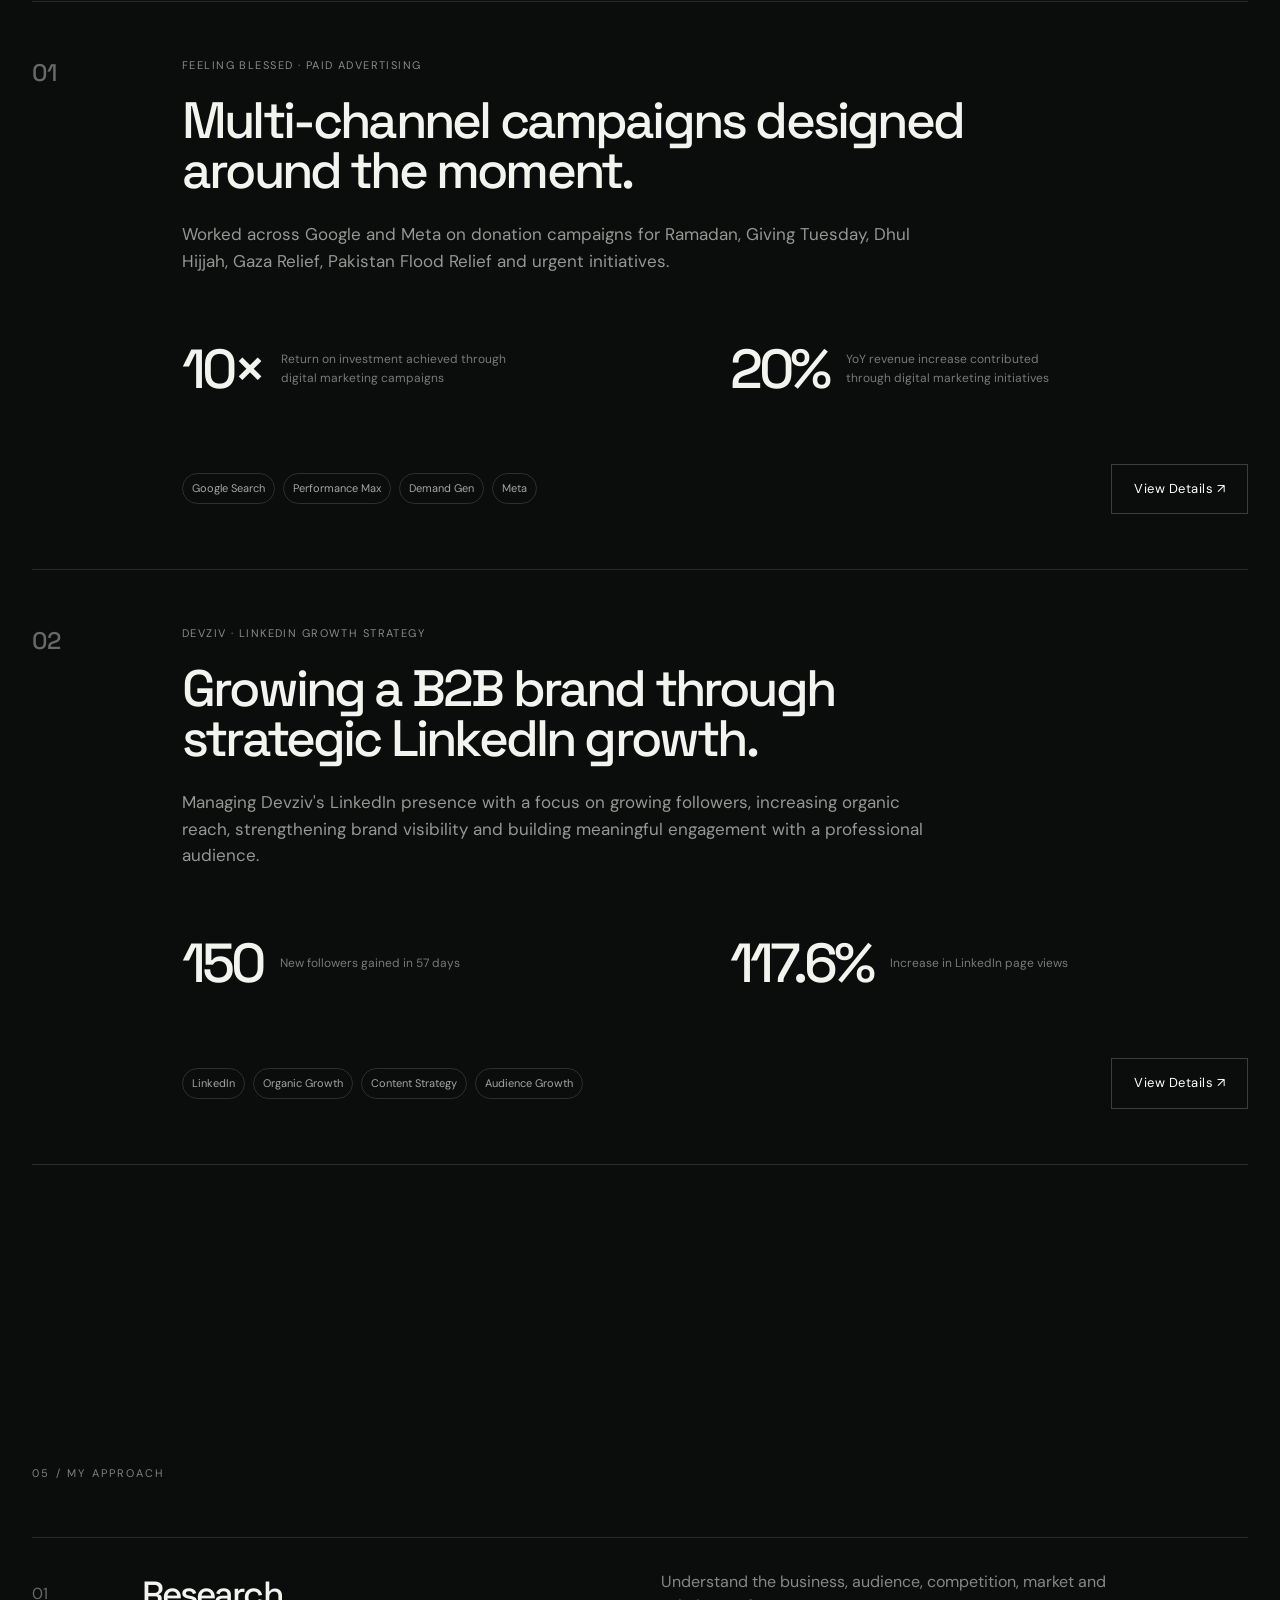
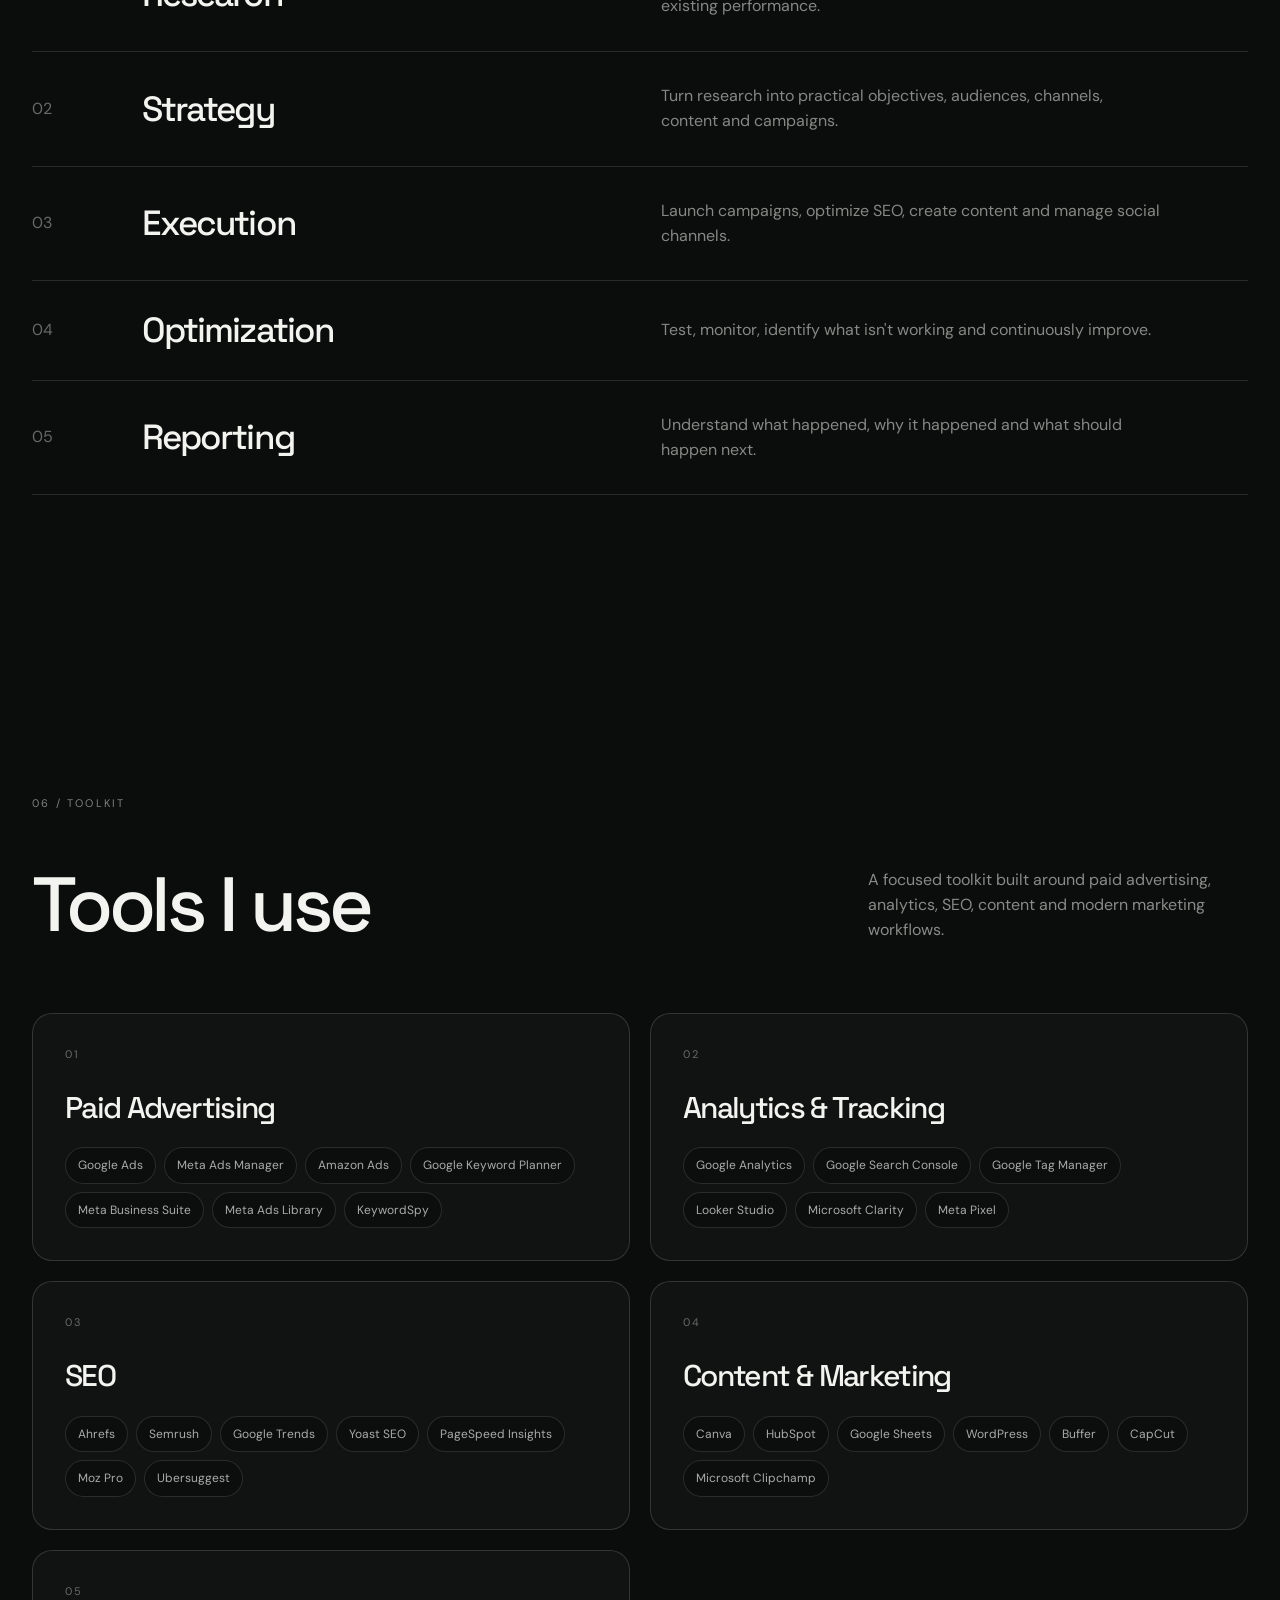
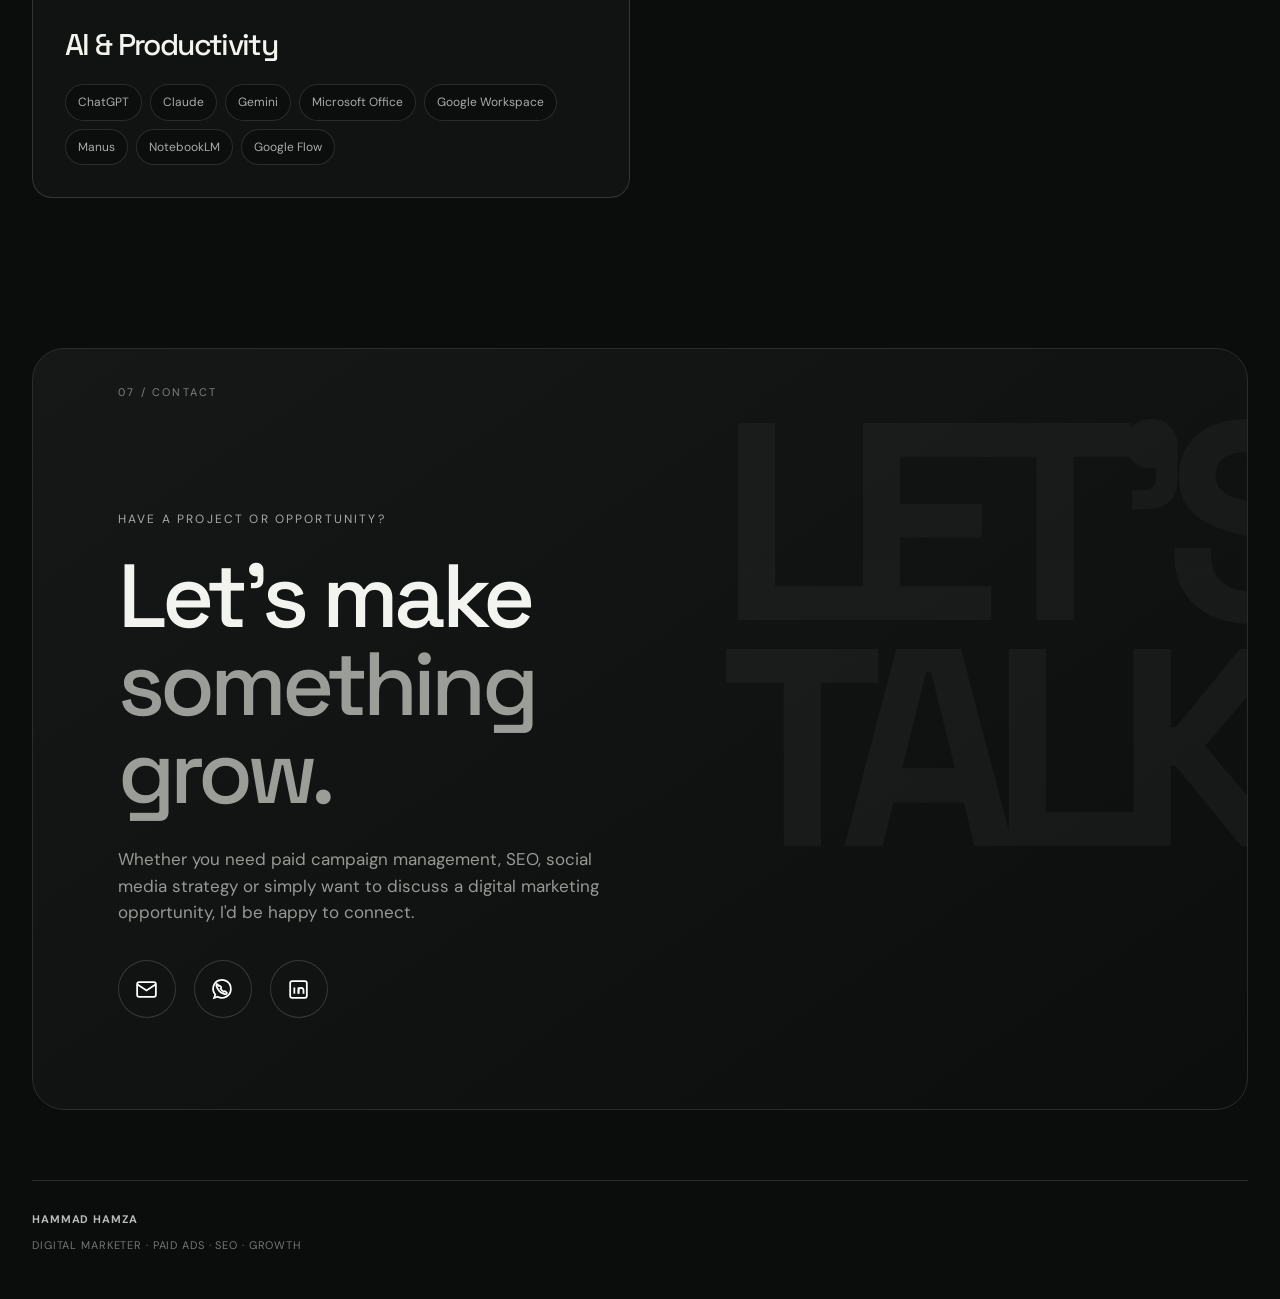
==== commit e9fdb97b: "Fix mobile layout" ====
--- a/index.html
+++ b/index.html
@@ -26,12 +26,11 @@
   </header>
 
   <main>
-    <section class="hero section-shell" id="home">
 <section class="hero section-shell" id="home">
   <div class="hero-bg-word">HAMMAD</div>
 
   <div class="hero-top">
-
+  
   <div class="hero-content">
 
     <div class="hero-copy">
--- a/styles.css
+++ b/styles.css
@@ -1148,4 +1148,39 @@
     position: relative !important;
     z-index: 999 !important;
   }
+}
+
+@media (max-width: 600px) {
+  .site-header {
+    max-width: calc(100vw - 30px);
+  }
+}
+
+@media (max-width: 600px) {
+  html,
+  body {
+    width: 100%;
+    max-width: 100%;
+    overflow-x: hidden;
+  }
+
+  .hero,
+  main,
+  footer {
+    max-width: 100%;
+    overflow-x: hidden;
+  }
+}
+
+@media (max-width: 600px) {
+  .site-header {
+    width: calc(100% - 30px);
+    max-width: none;
+  }
+
+  .nav {
+    right: 0;
+    width: 100vw;
+    max-width: 100vw;
+  }
 }
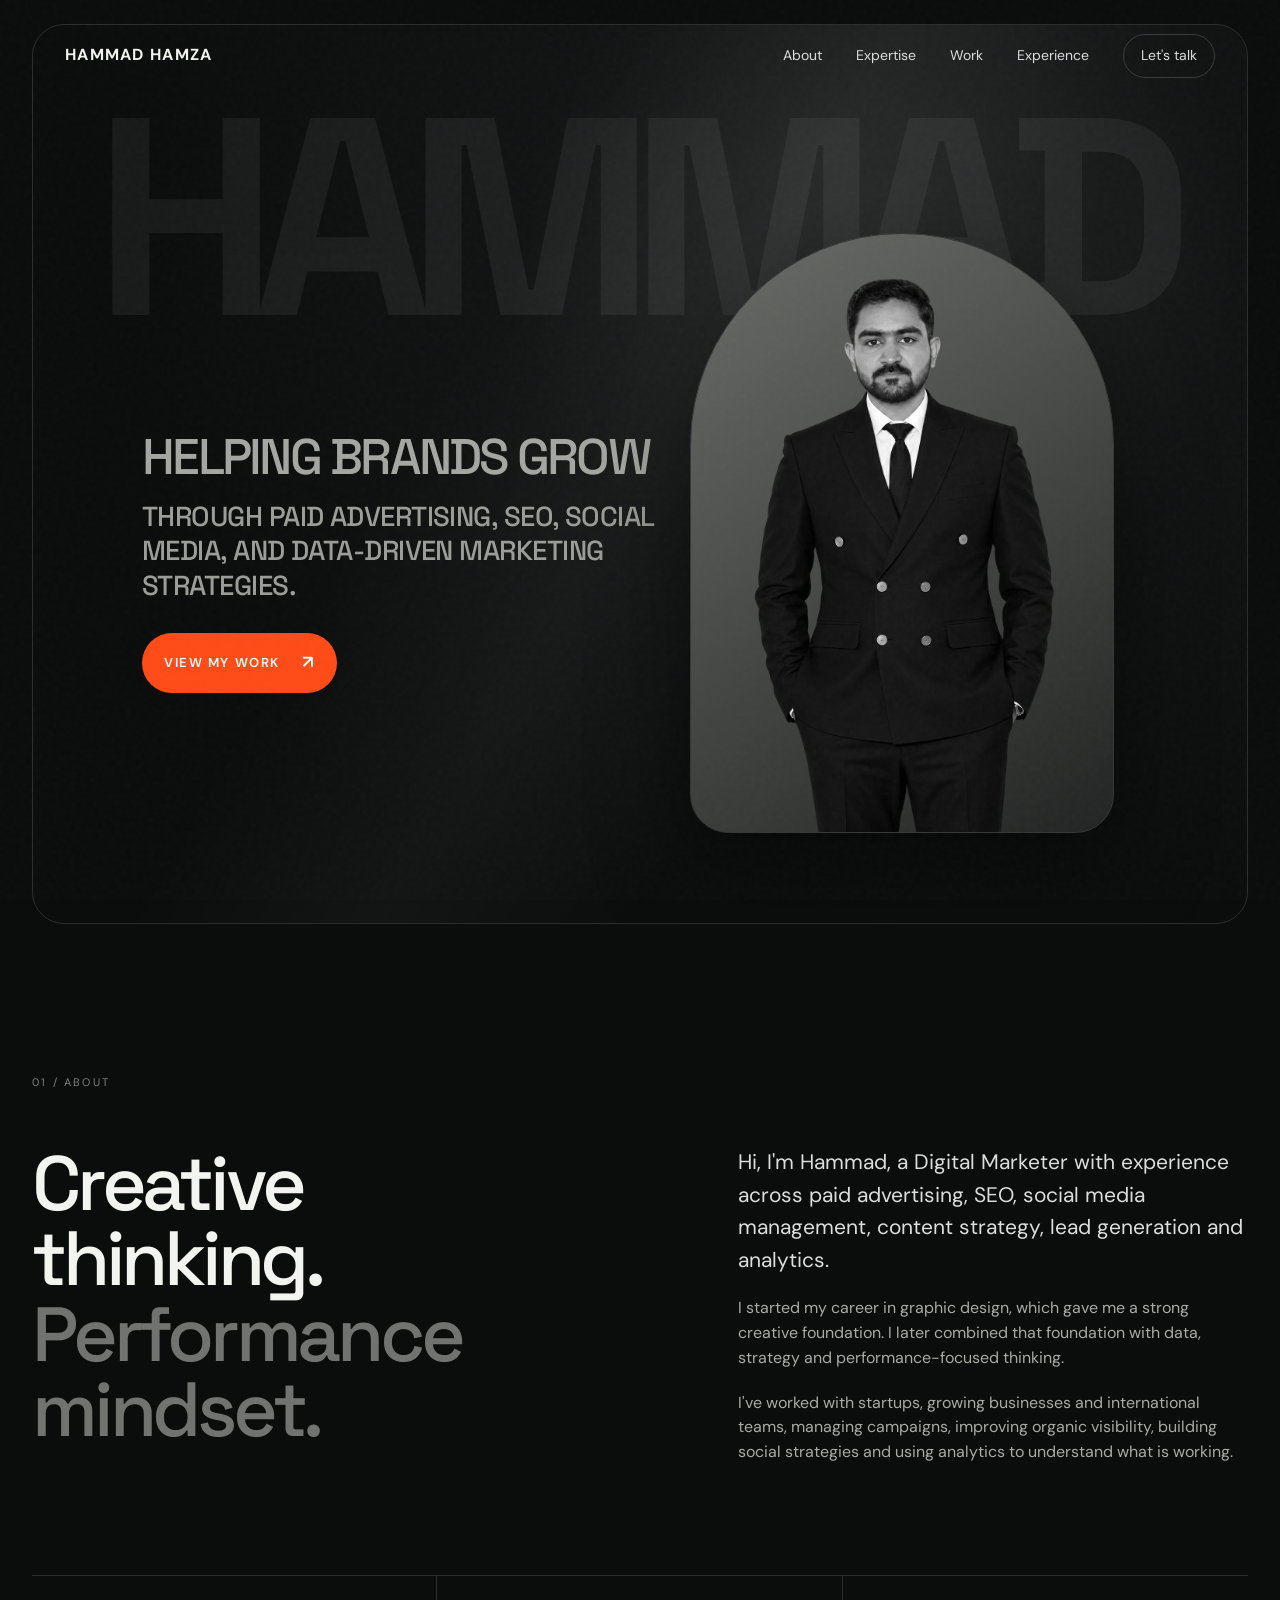
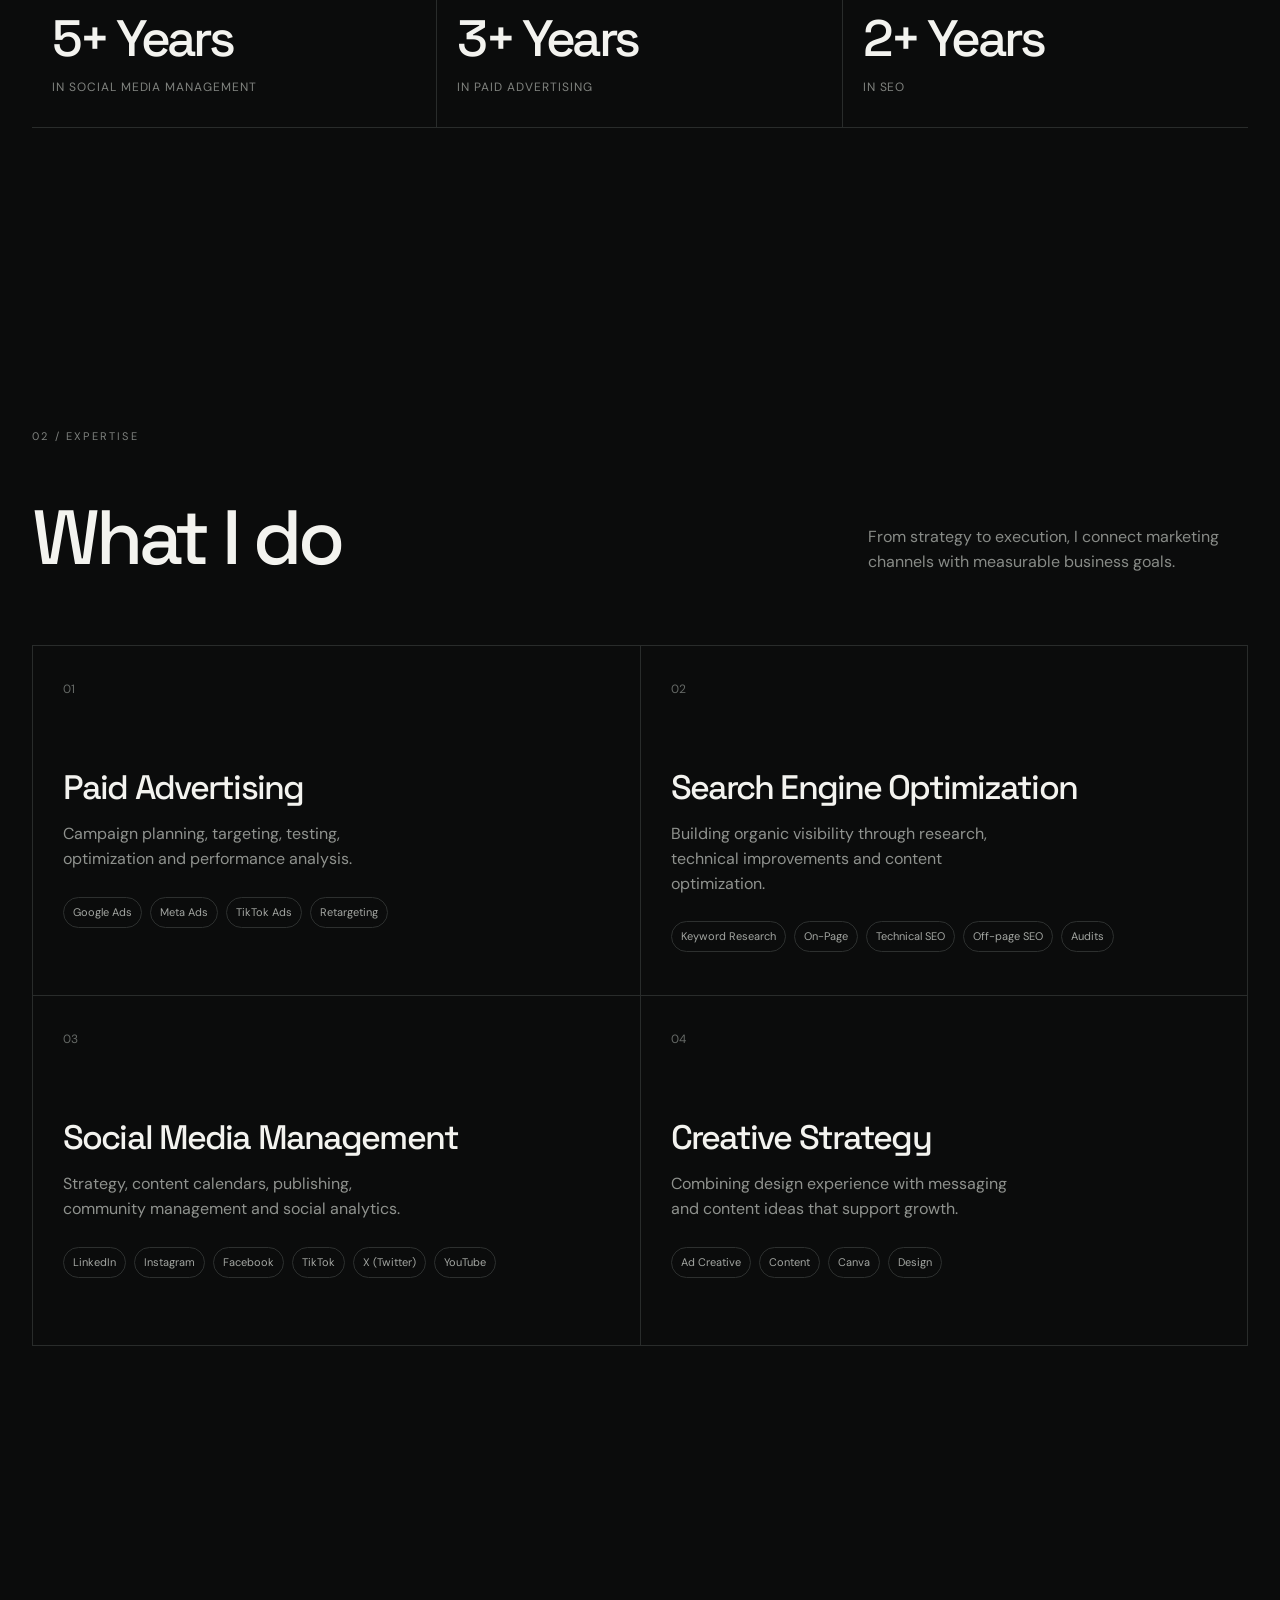
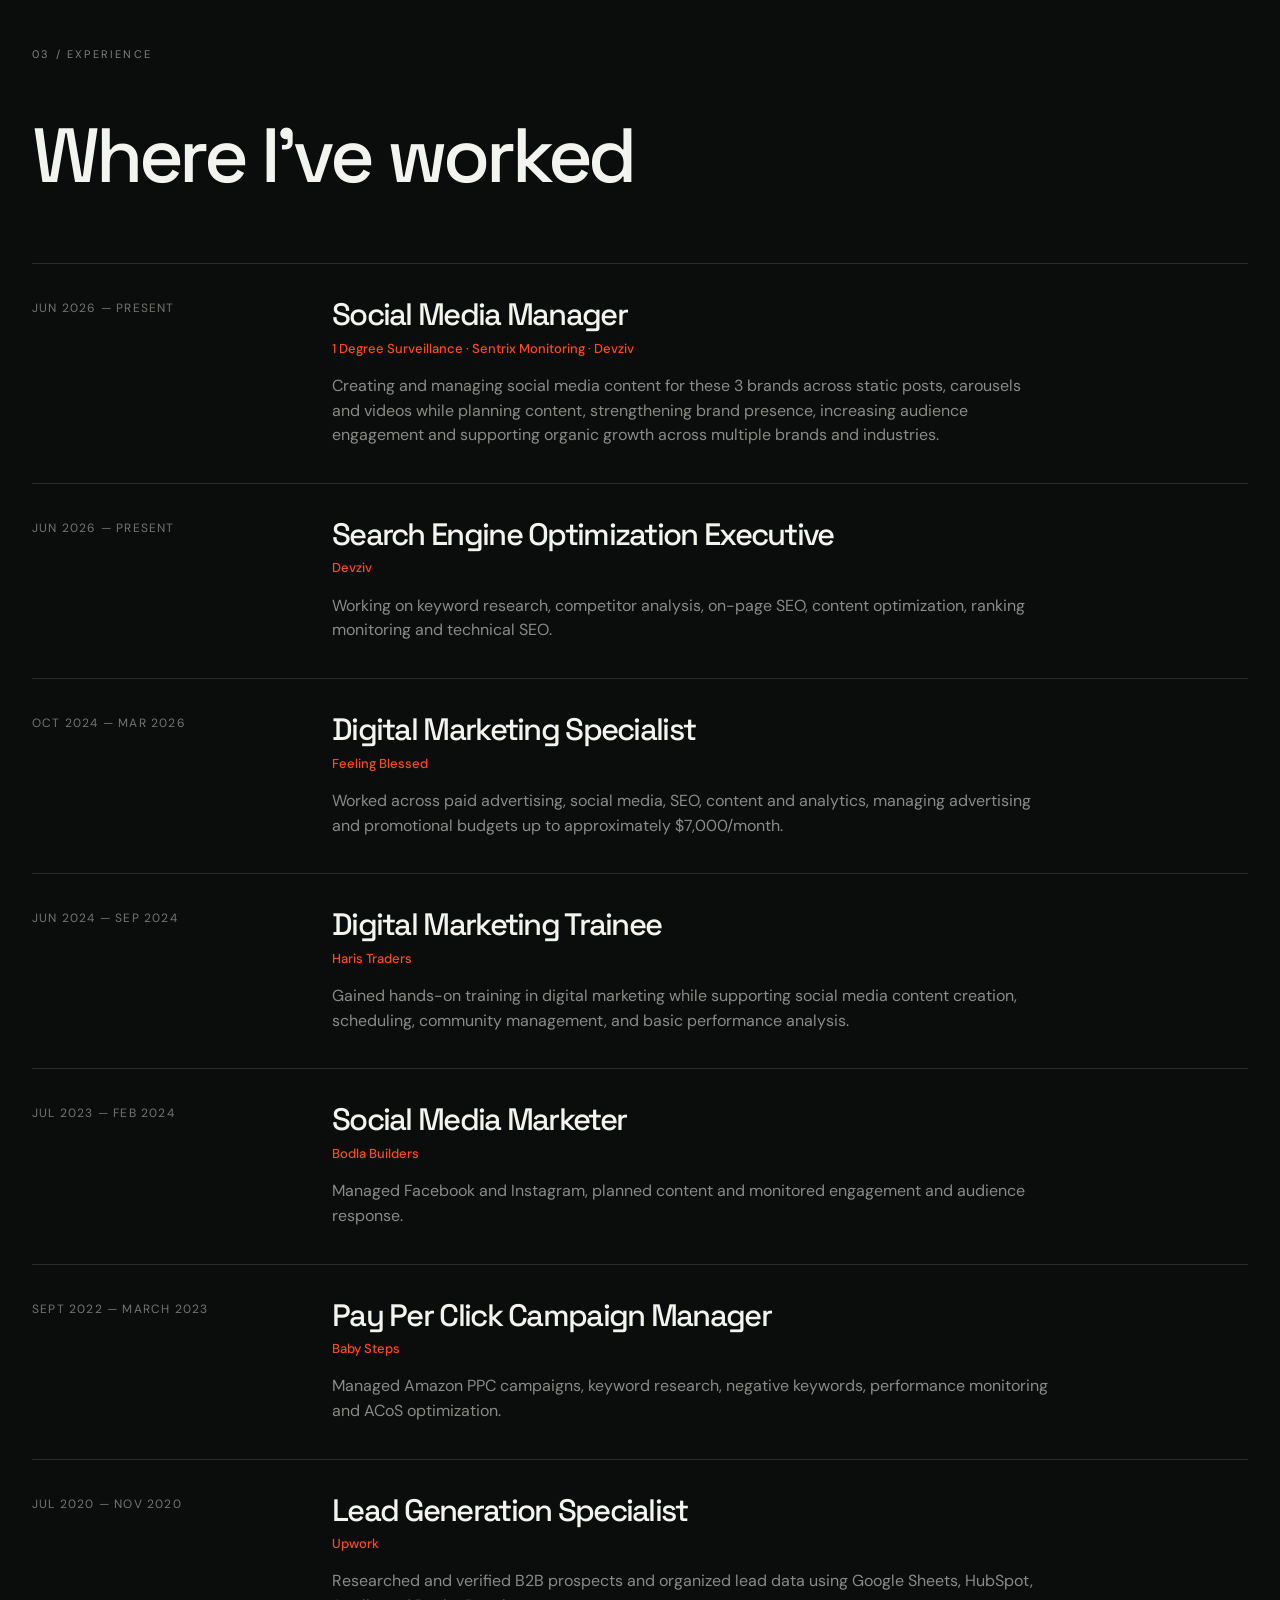
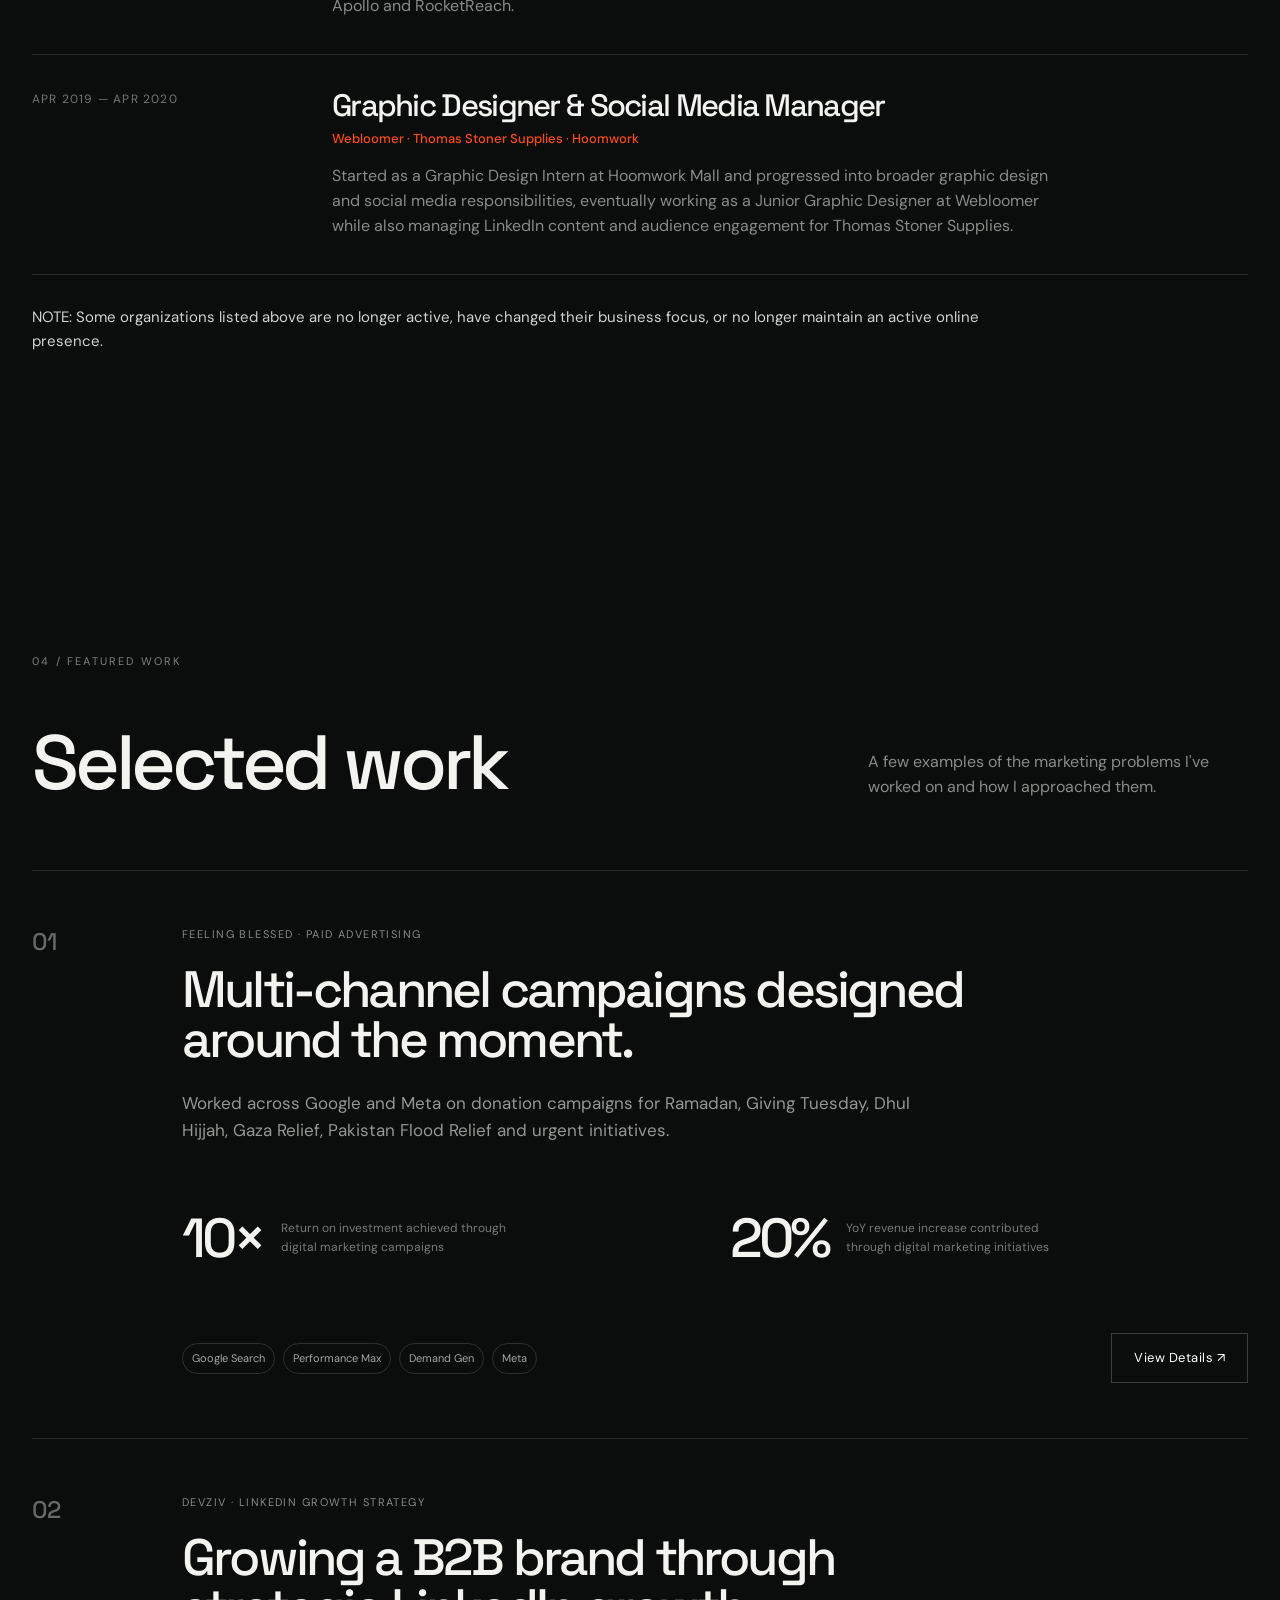
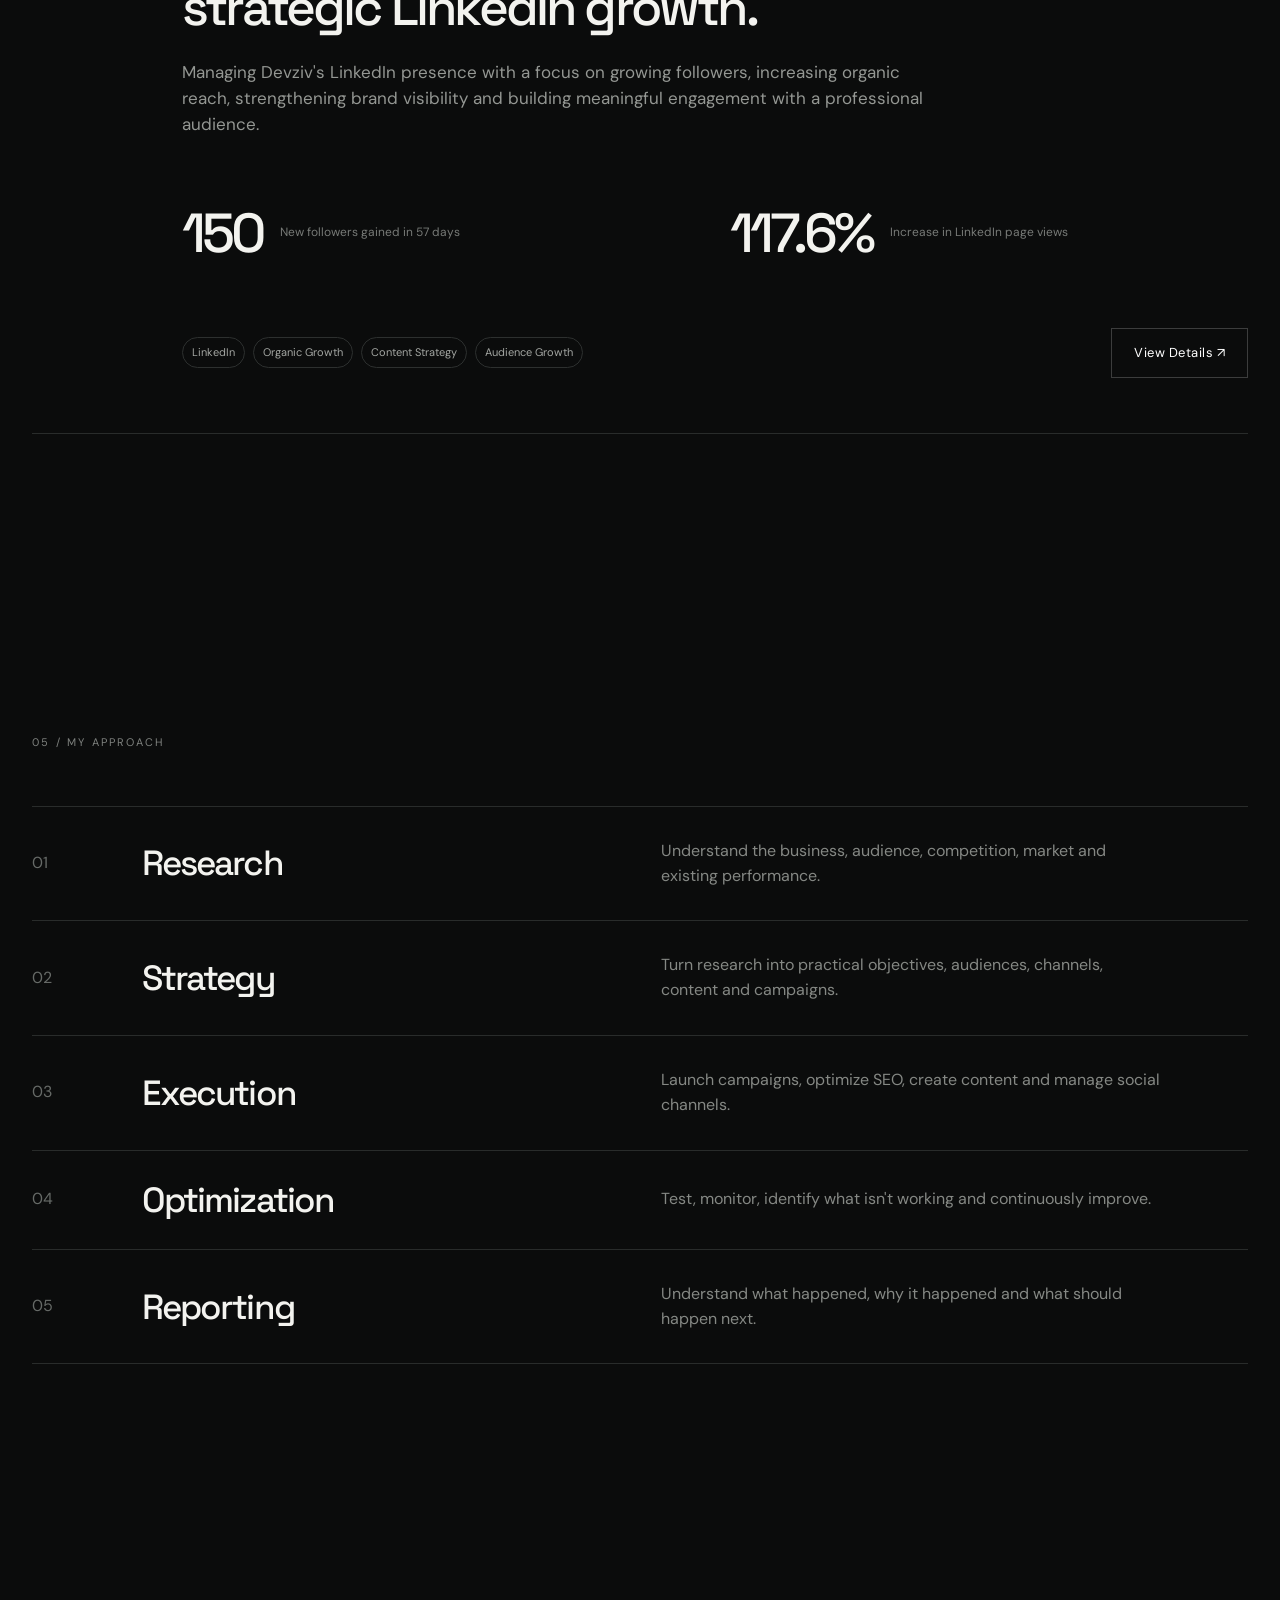
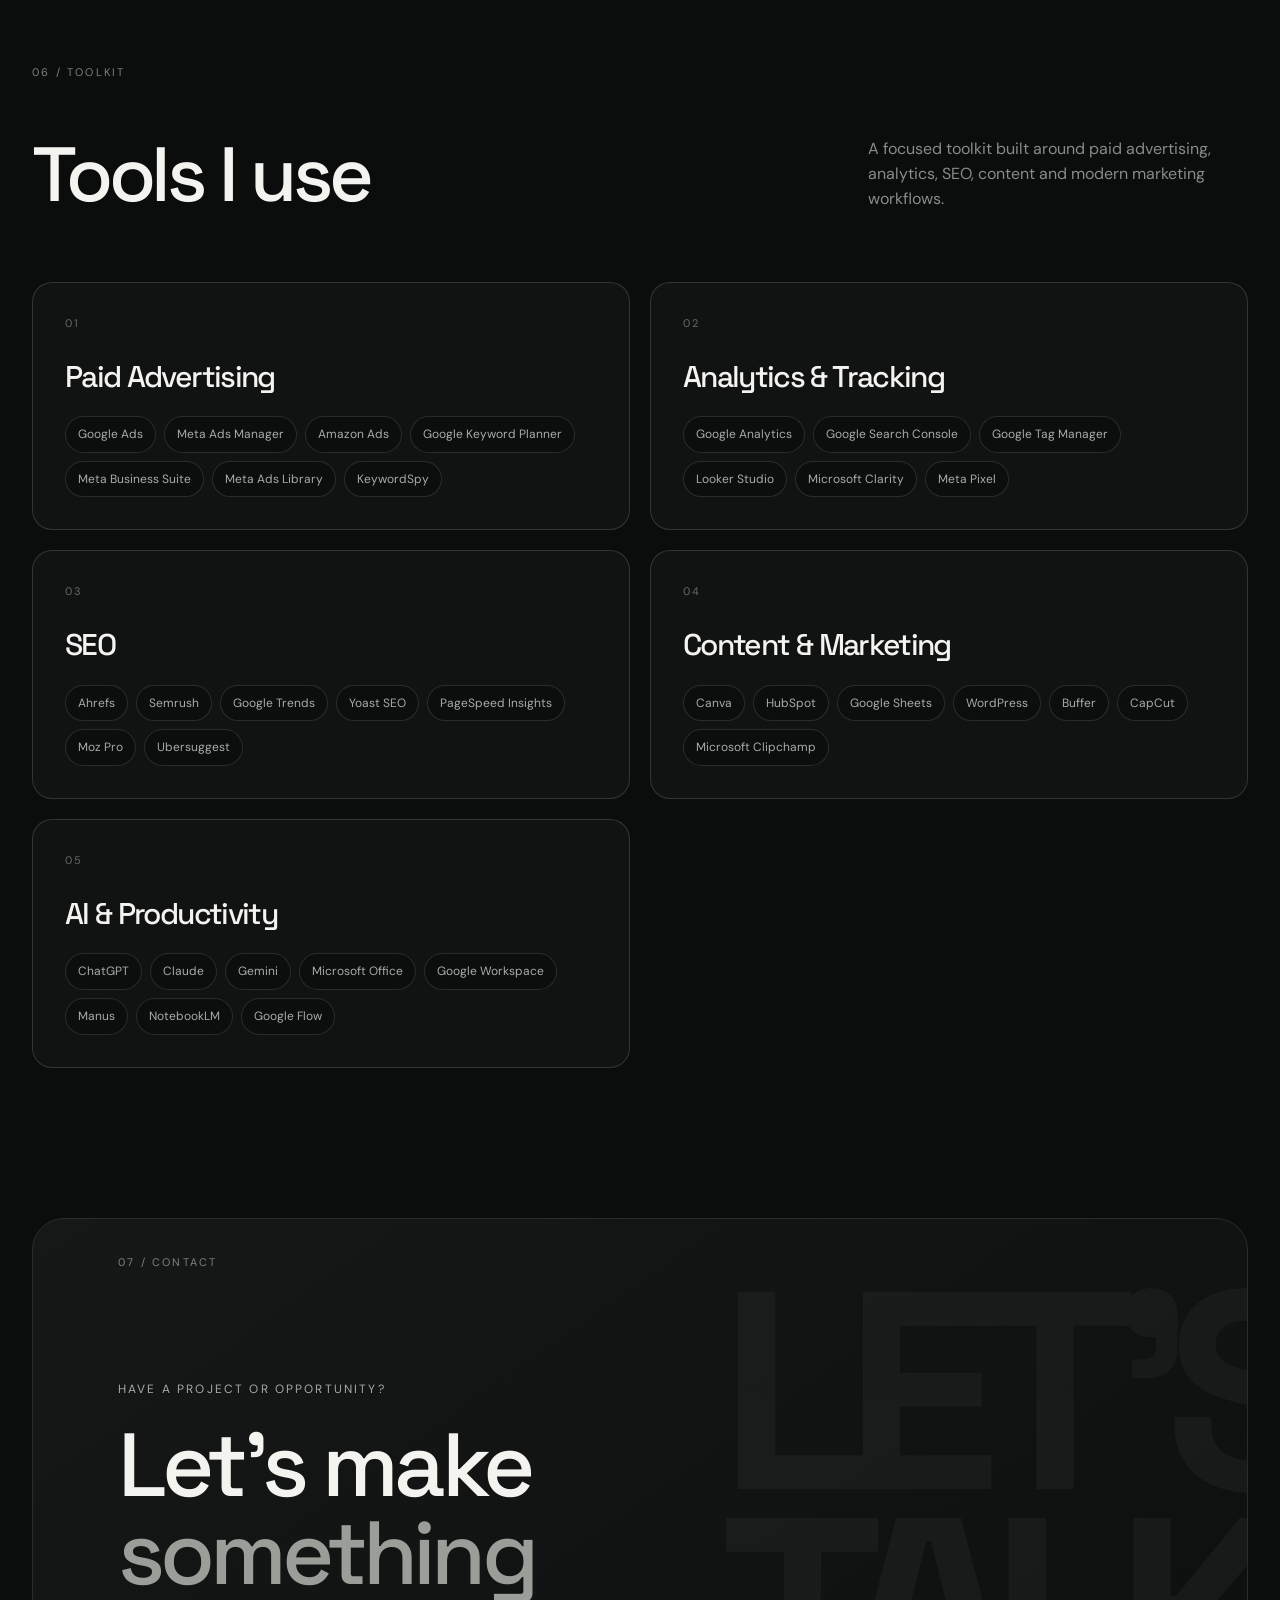
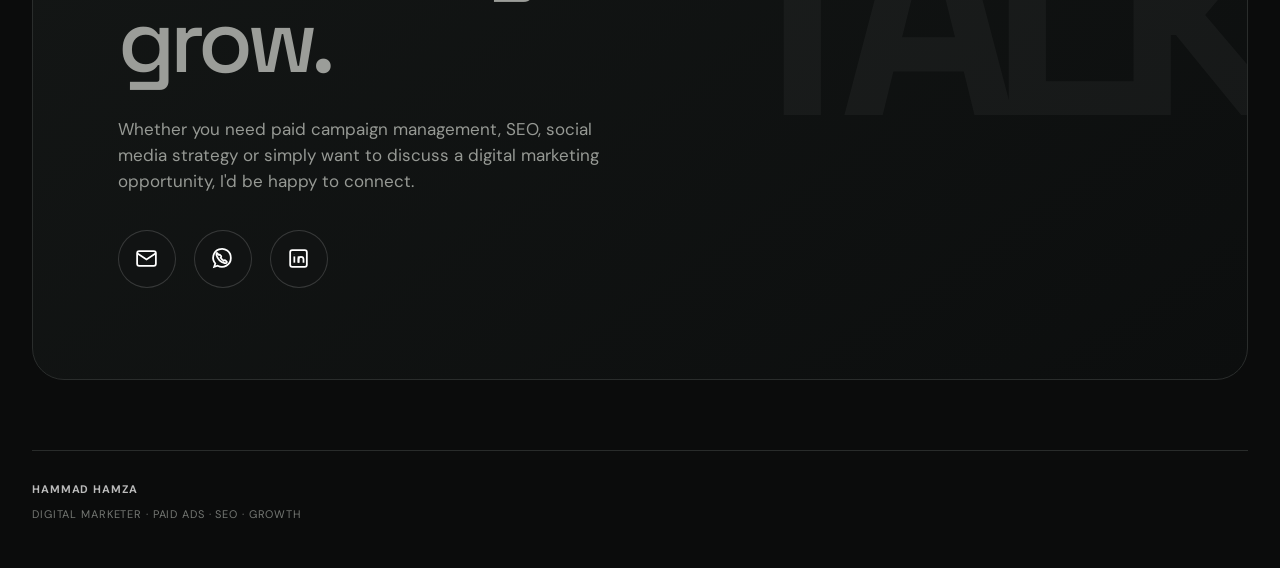
==== commit ff99bf82: "Update case study screenshots" ====
--- a/index.html
+++ b/index.html
@@ -89,12 +89,13 @@
         <article class="service-card">
           <span class="service-number">02</span><h3>Search Engine Optimization</h3>
           <p>Building organic visibility through research, technical improvements and content optimization.</p>
-          <div class="tags"><span>Keyword Research</span><span>On-Page</span><span>Technical SEO</span><span>Audits</span></div>
+          <div class="tags"><span>Keyword Research</span><span>On-Page</span><span>Technical SEO</span><span>Off-page SEO</span><span>Audits</span></div>
         </article>
         <article class="service-card">
           <span class="service-number">03</span><h3>Social Media Management</h3>
           <p>Strategy, content calendars, publishing, community management and social analytics.</p>
-          <div class="tags"><span>LinkedIn</span><span>Instagram</span><span>Facebook</span><span>TikTok</span></div>
+          <div class="tags"><span>LinkedIn</span><span>Instagram</span><span>Facebook</span><span>TikTok</span><span>X (Twitter)</span><span>YouTube</span></div>
+
         </article>
         <article class="service-card">
           <span class="service-number">04</span><h3>Creative Strategy</h3>
@@ -110,25 +111,22 @@
 
       <div class="timeline">
         <article class="timeline-item">
-         <div class="timeline-date">Jul 2026 — Present</div>
-       <div>
-         <h3>Social Media Specialist</h3>
-         <h4><a href="https://1degreesurveillance.com/" target="_blank" rel="noopener noreferrer">1 Degree Surveillance</a></h4>
-         <p>Designing social media content and managing social media activities to strengthen the brand's online presence and audience engagement.</p>
+          <div class="timeline-date">Jun 2026 — Present</div>
+          <div>
+            <h3>Social Media Manager</h3>
+            <h4>
+              <a href="https://1degreesurveillance.com/" target="_blank" rel="noopener noreferrer">1 Degree Surveillance</a>
+              ·
+              <a href="https://www.sentrixmonitoring.com/" target="_blank" rel="noopener noreferrer">Sentrix Monitoring</a>
+              ·
+              <a href="https://www.linkedin.com/company/devziv/" target="_blank" rel="noopener noreferrer">Devziv</a>
+            </h4>
+            <p>
+             Creating and managing social media content for these 3 brands across static posts, carousels and videos while planning content, strengthening brand presence, increasing audience engagement and supporting organic growth across multiple brands and industries.
+            </p>
          </div>
-        </article>
-        <article class="timeline-item">
-          <div class="timeline-date">Jul 2026 — Present</div>
-          <div><h3>Social Media Manager</h3><h4><a href="https://www.sentrixmonitoring.com/" target="_blank" rel="noopener noreferrer">Sentrix Monitoring</a></h4><p>Managing social media strategy, content planning, publishing, engagement and performance analysis for a remote video monitoring company.</p></div>
-        </article>
-        <article class="timeline-item">
-          <div class="timeline-date">Jun 2026 — Present</div>
-         <div>
-          <h3>Social Media Growth Strategist</h3>
-          <h4><a href="https://www.linkedin.com/company/devziv/" target="_blank" rel="noopener noreferrer">Devziv</a></h4>
-          <p>Managing LinkedIn growth strategy focused on increasing followers, strengthening the company's presence and improving audience engagement through targeted content and organic growth initiatives.</p>
-        </div>
-        </article>
+       </article>
+
         <article class="timeline-item">
           <div class="timeline-date">Jun 2026 — Present</div>
           <div><h3>Search Engine Optimization Executive</h3><h4><a href="https://www.linkedin.com/company/devziv/" target="_blank" rel="noopener noreferrer">Devziv</a></h4><p>Working on keyword research, competitor analysis, on-page SEO, content optimization, ranking monitoring and technical SEO.</p></div>
@@ -154,22 +152,22 @@
           <div><h3>Lead Generation Specialist</h3><h4><a href="https://www.upwork.com/" target="_blank" rel="noopener noreferrer">Upwork</a></h4><p>Researched and verified B2B prospects and organized lead data using Google Sheets, HubSpot, Apollo and RocketReach.</p></div>
         </article>
         <article class="timeline-item">
-          <div class="timeline-date">Nov 2019 — Apr 2020</div>
-          <div><h3>Junior Graphic Designer</h3><h4><a href="https://www.linkedin.com/company/webloomer" target="_blank" rel="noopener noreferrer">Webloomer</a></h4><p>Created social graphics, managed publishing and used engagement insights to identify stronger content directions.</p></div>
-        </article>
-        <article class="timeline-item">
-          <div class="timeline-date">Jun 2019 — Oct 2019</div>
-         <div>
-         <h3>Graphic Designer & LinkedIn Account Handler</h3>
-         <h4><a href="https://thomasstoner.co.uk/" target="_blank" rel="noopener noreferrer">Thomas Stoner Supplies</a></h4>
-         <p>Designed marketing and social media materials while managing the company's LinkedIn presence, content and audience engagement.</p>
+          <div class="timeline-date">Apr 2019 — Apr 2020</div>
+          <div>
+            <h3>Graphic Designer & Social Media Manager</h3>
+            <h4>
+              <a href="https://www.linkedin.com/company/webloomer" target="_blank" rel="noopener noreferrer">Webloomer</a>
+              ·
+              <a href="https://thomasstoner.co.uk/" target="_blank" rel="noopener noreferrer">Thomas Stoner Supplies</a>
+              ·
+              Hoomwork
+            </h4>
+            <p>
+              Started as a Graphic Design Intern at Hoomwork Mall and progressed into broader graphic design and social media responsibilities, eventually working as a Junior Graphic Designer at Webloomer while also managing LinkedIn content and audience engagement for Thomas Stoner Supplies.
+            </p>
          </div>
-        </article>
-        <article class="timeline-item">
-          <div class="timeline-date">Apr 2019 — Sep 2019</div>
-          <div><h3>Graphic Designer Intern</h3><h4>Hoomwork Mall</h4><p>Designed social media posts and promotional materials using Photoshop, Illustrator and Canva.</p></div>
-        </article>
-      </div>
+      </article>
+
             </div>
 
       <p class="experience-note">
--- a/styles.css
+++ b/styles.css
@@ -686,17 +686,12 @@
 }
 
 .campaign-screenshot{
-  min-height:420px;
-  border:1px dashed rgba(255,255,255,.2);
-  display:flex;
-  flex-direction:column;
-  align-items:center;
-  justify-content:flex-start;
+  margin-top:60px;
+  padding:0;
+  box-sizing:border-box;
   text-align:center;
-  margin-top:60px;
-  padding:35px;
-  box-sizing:border-box;
-}
+}
+
 
 .campaign-screenshot span{
   font-size:11px;
@@ -776,8 +771,9 @@
   max-width:1100px;
   height:auto;
   margin:25px auto 0;
-  border:1px solid rgba(255,255,255,.1);
-}
+  border:0;
+}
+
 
 .back-to-portfolio{
   margin-top:80px;
@@ -1183,4 +1179,16 @@
     width: 100vw;
     max-width: 100vw;
   }
+}
+
+@media (max-width: 600px) {
+  .case-results {
+    flex-direction: column;
+    flex-wrap: nowrap;
+    gap: 25px;
+  }
+
+  .case-results .case-result {
+    width: 100%;
+  }
 }
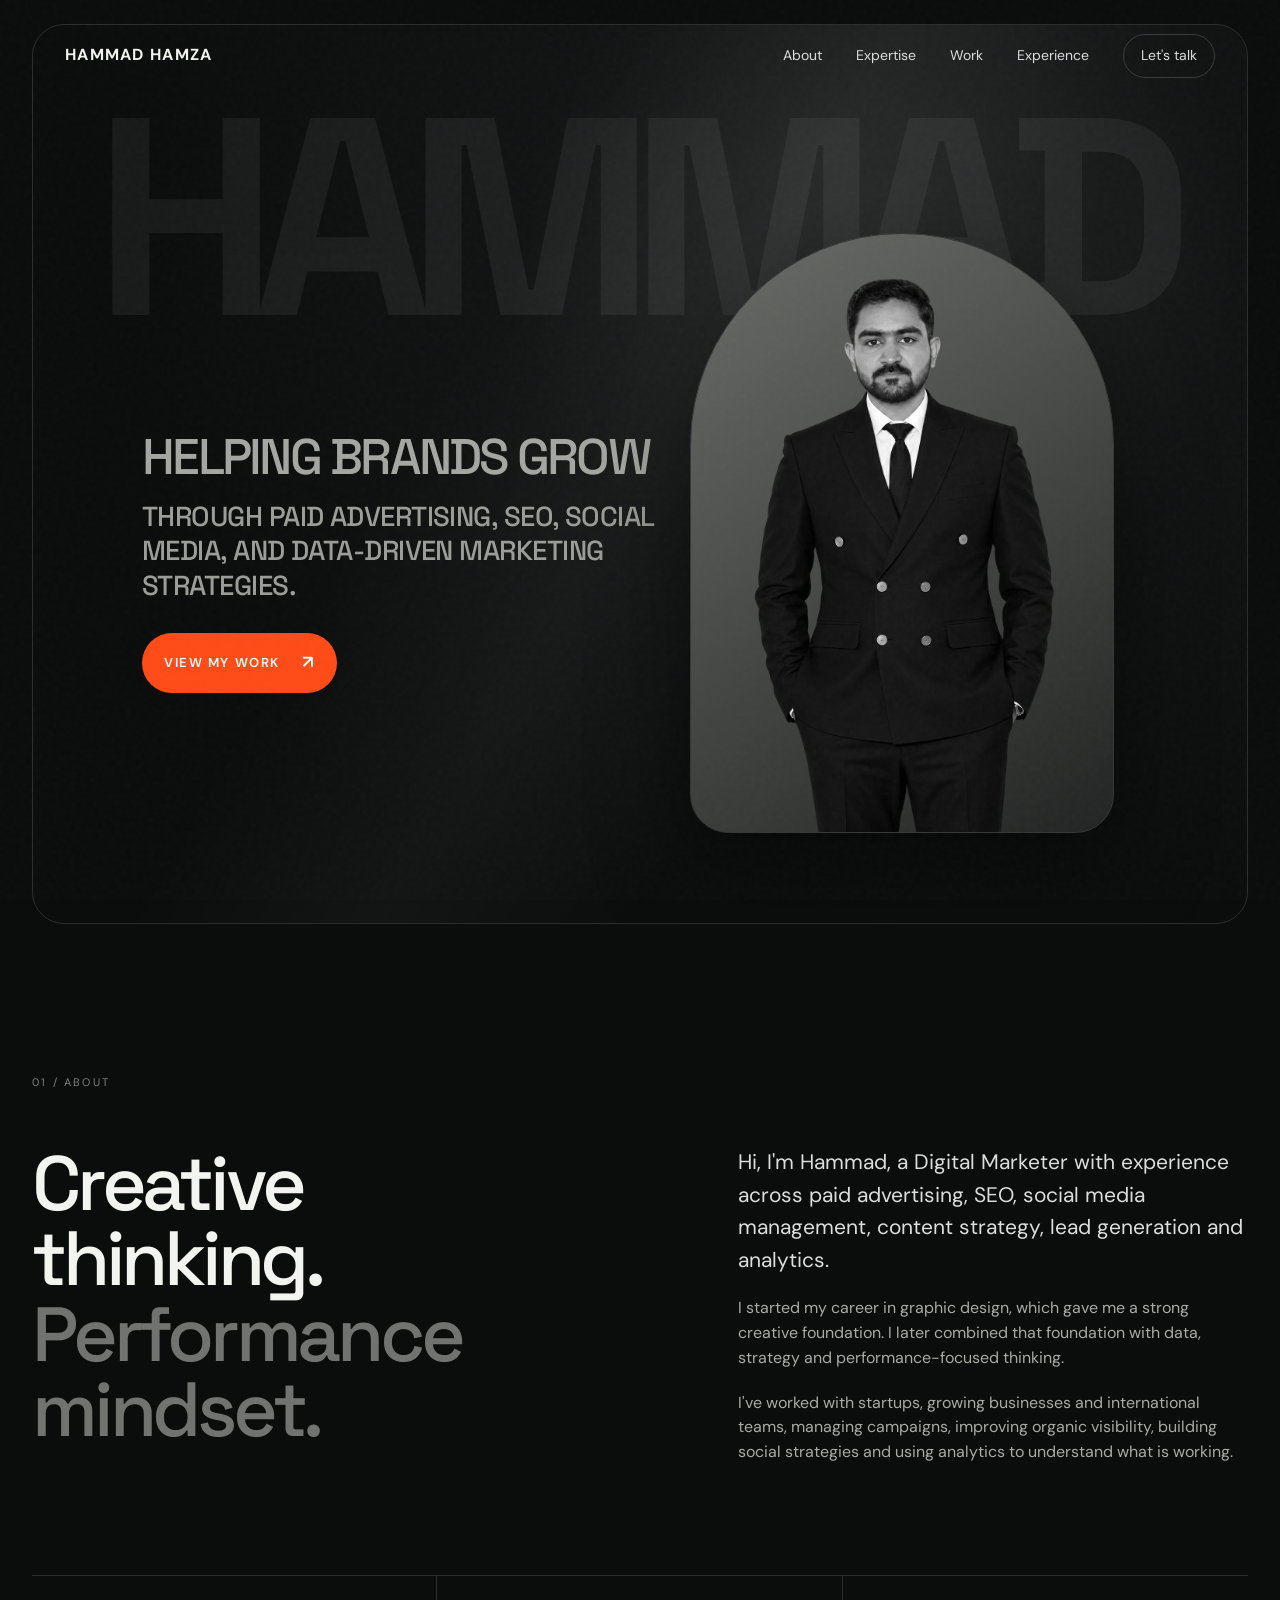
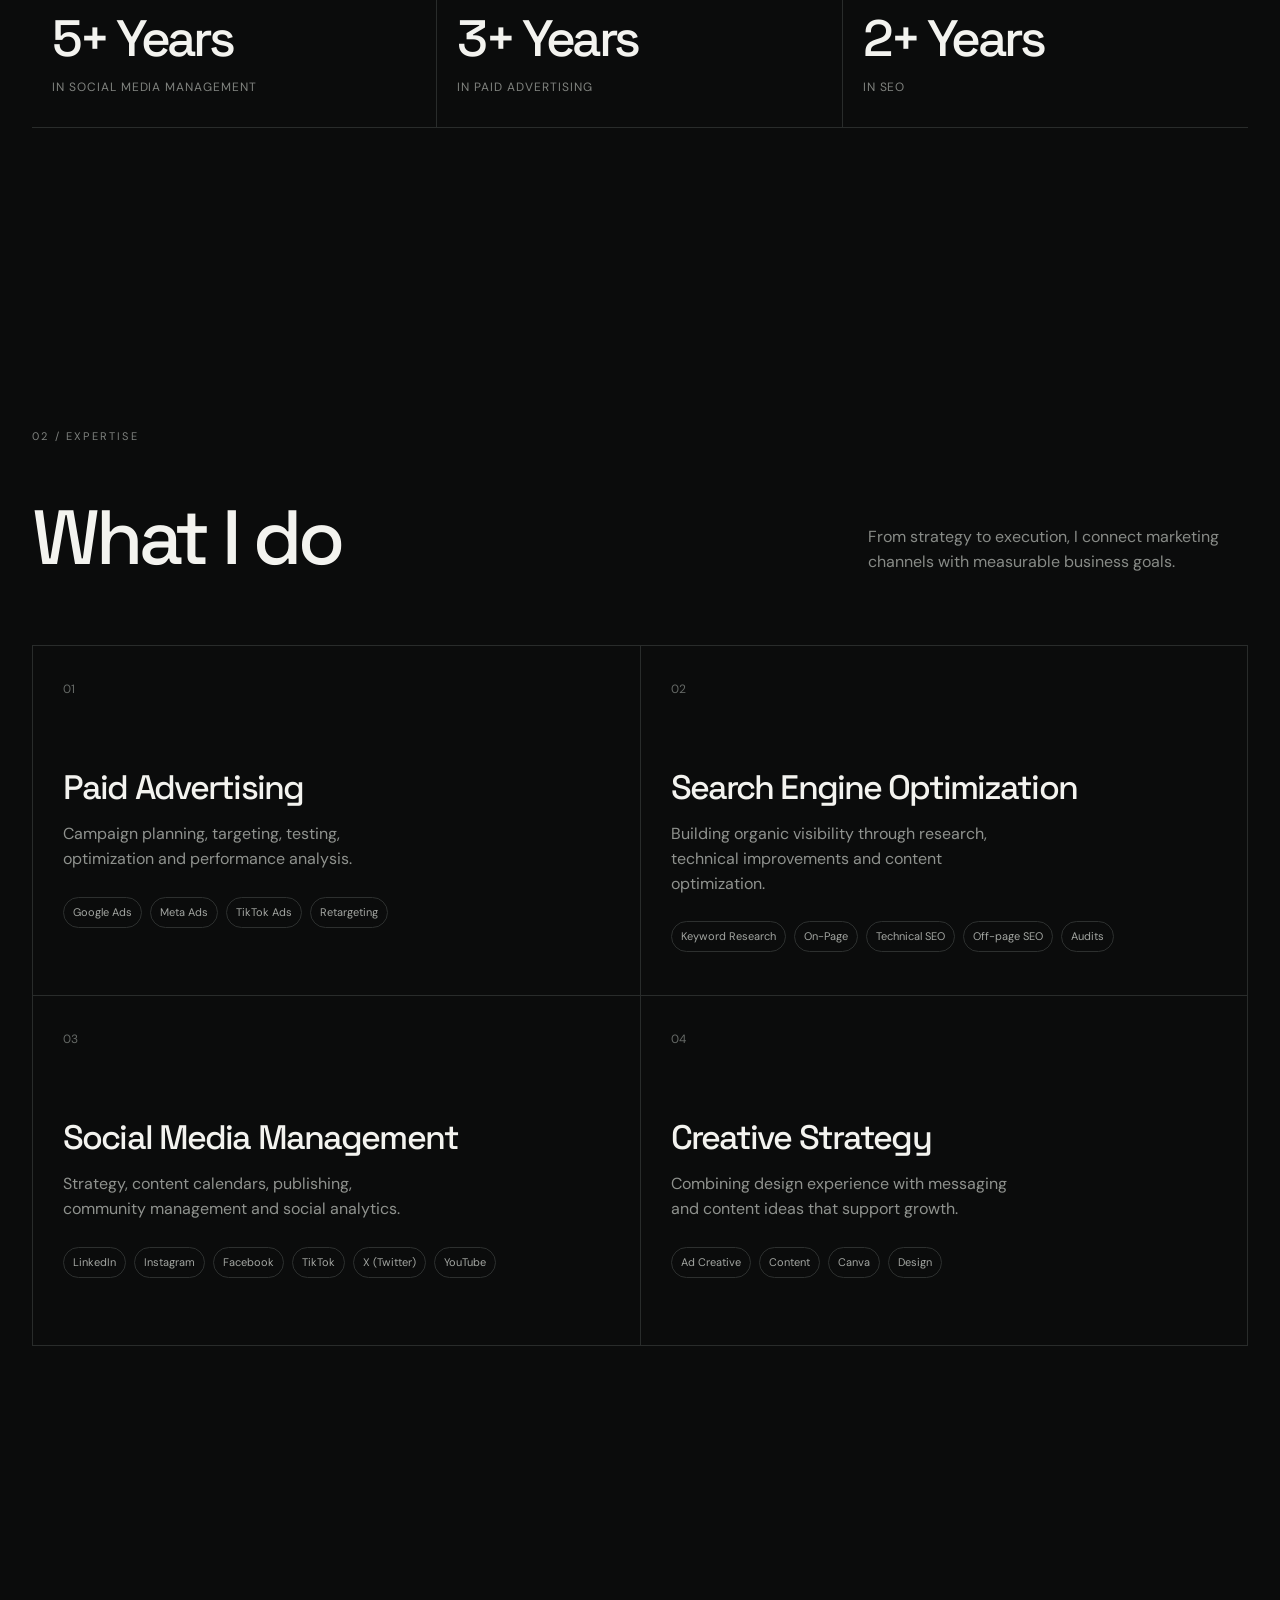
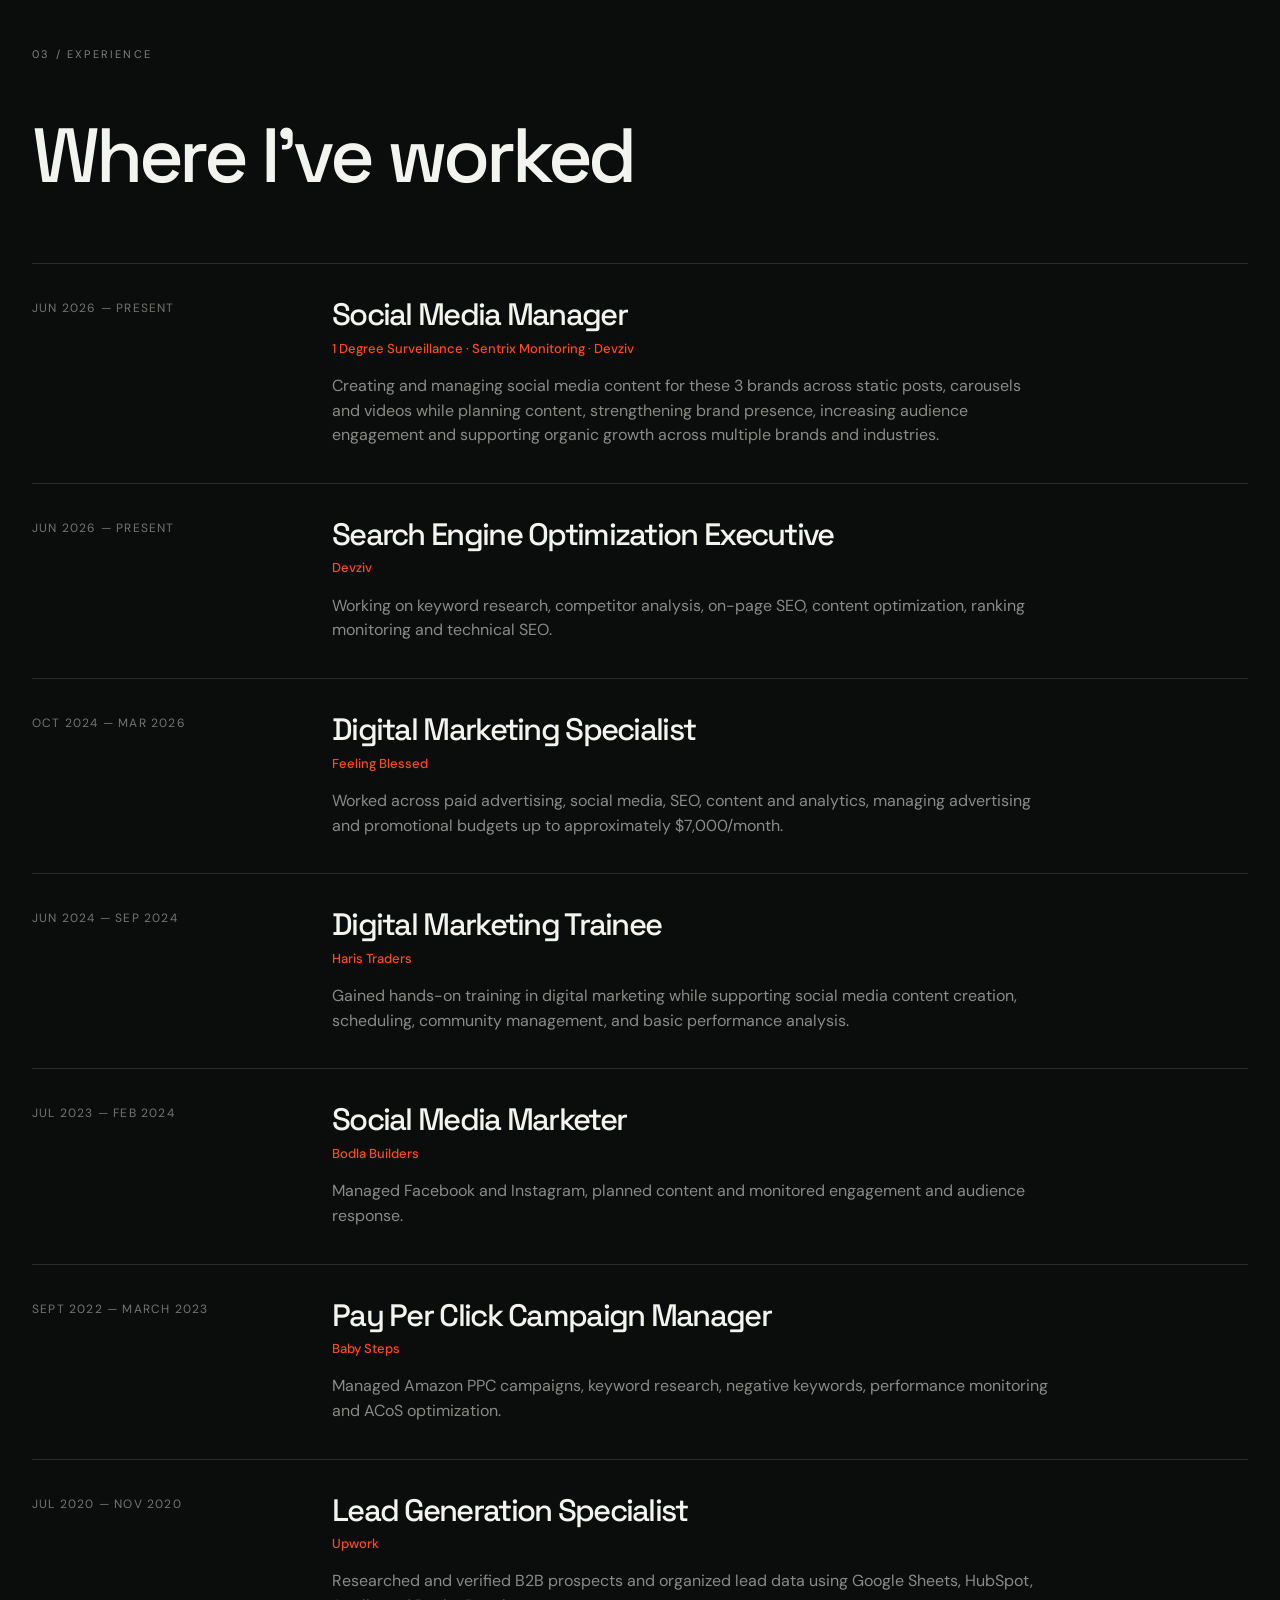
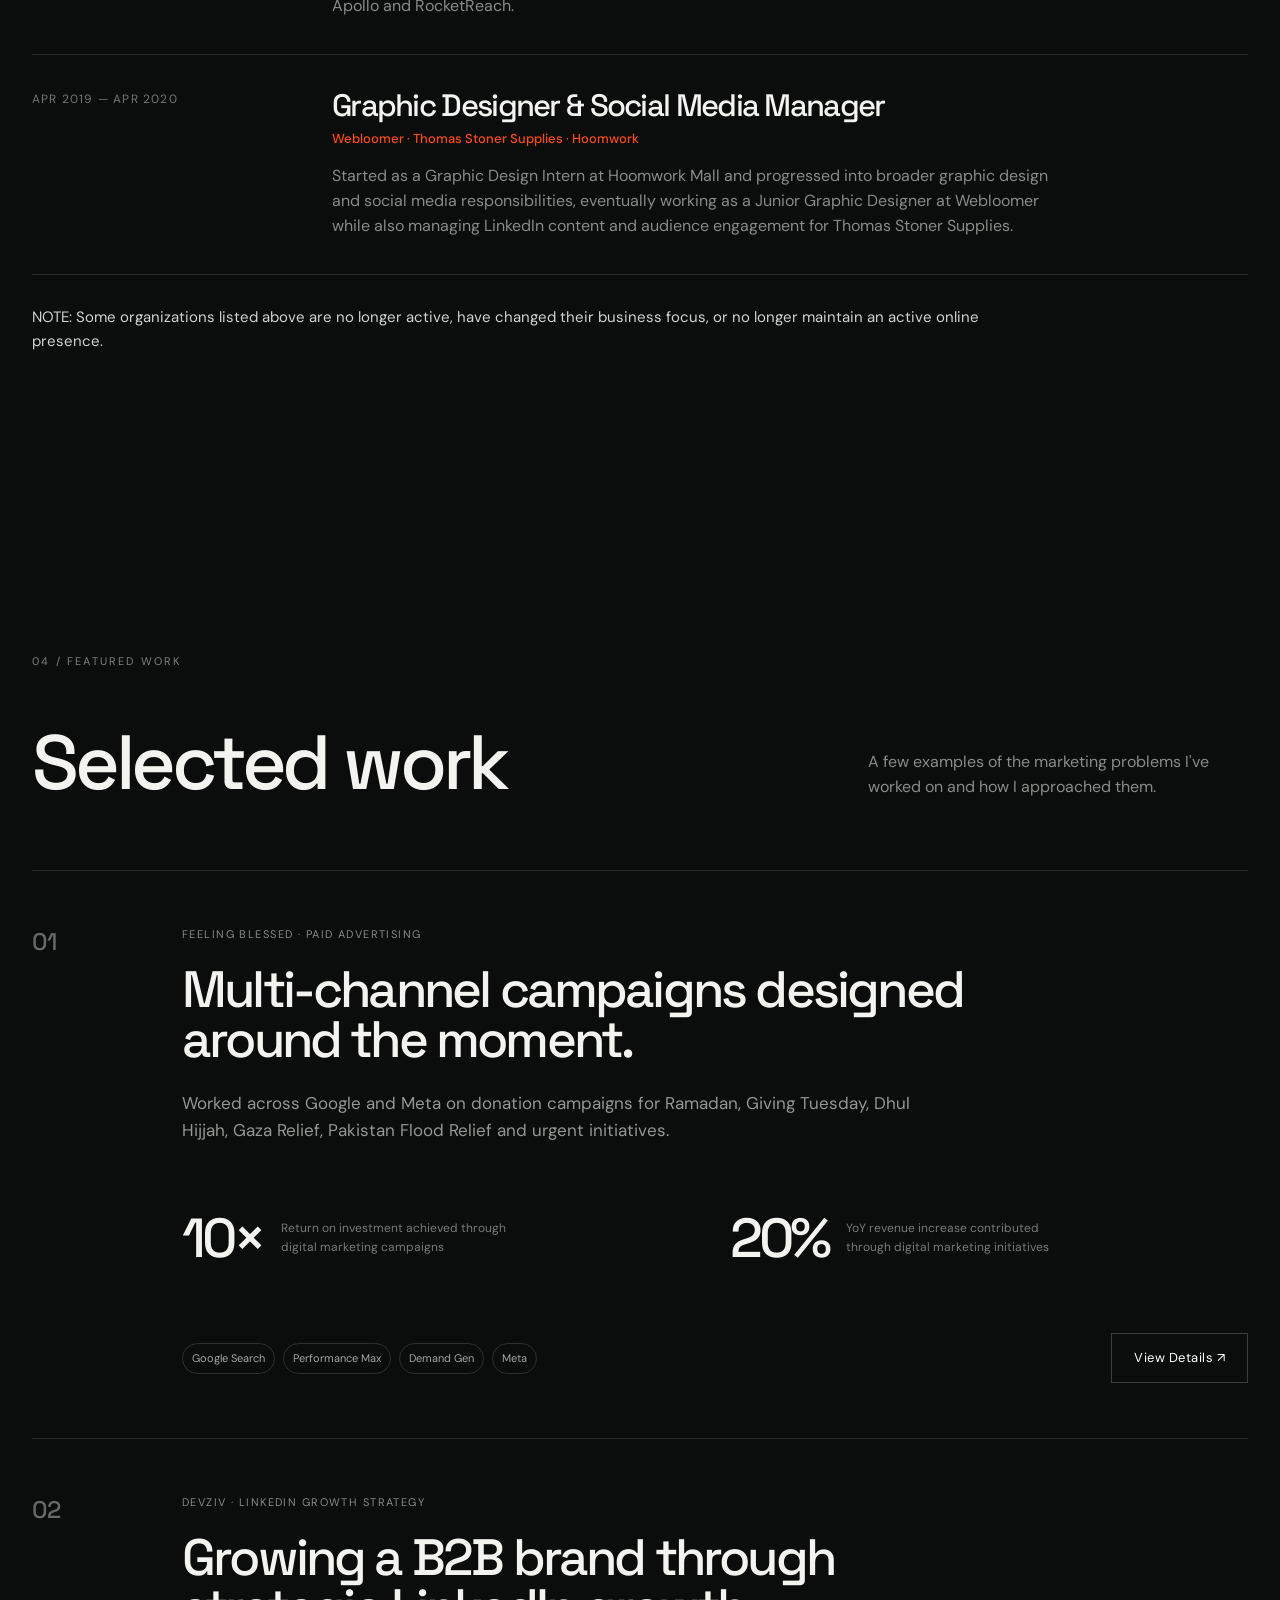
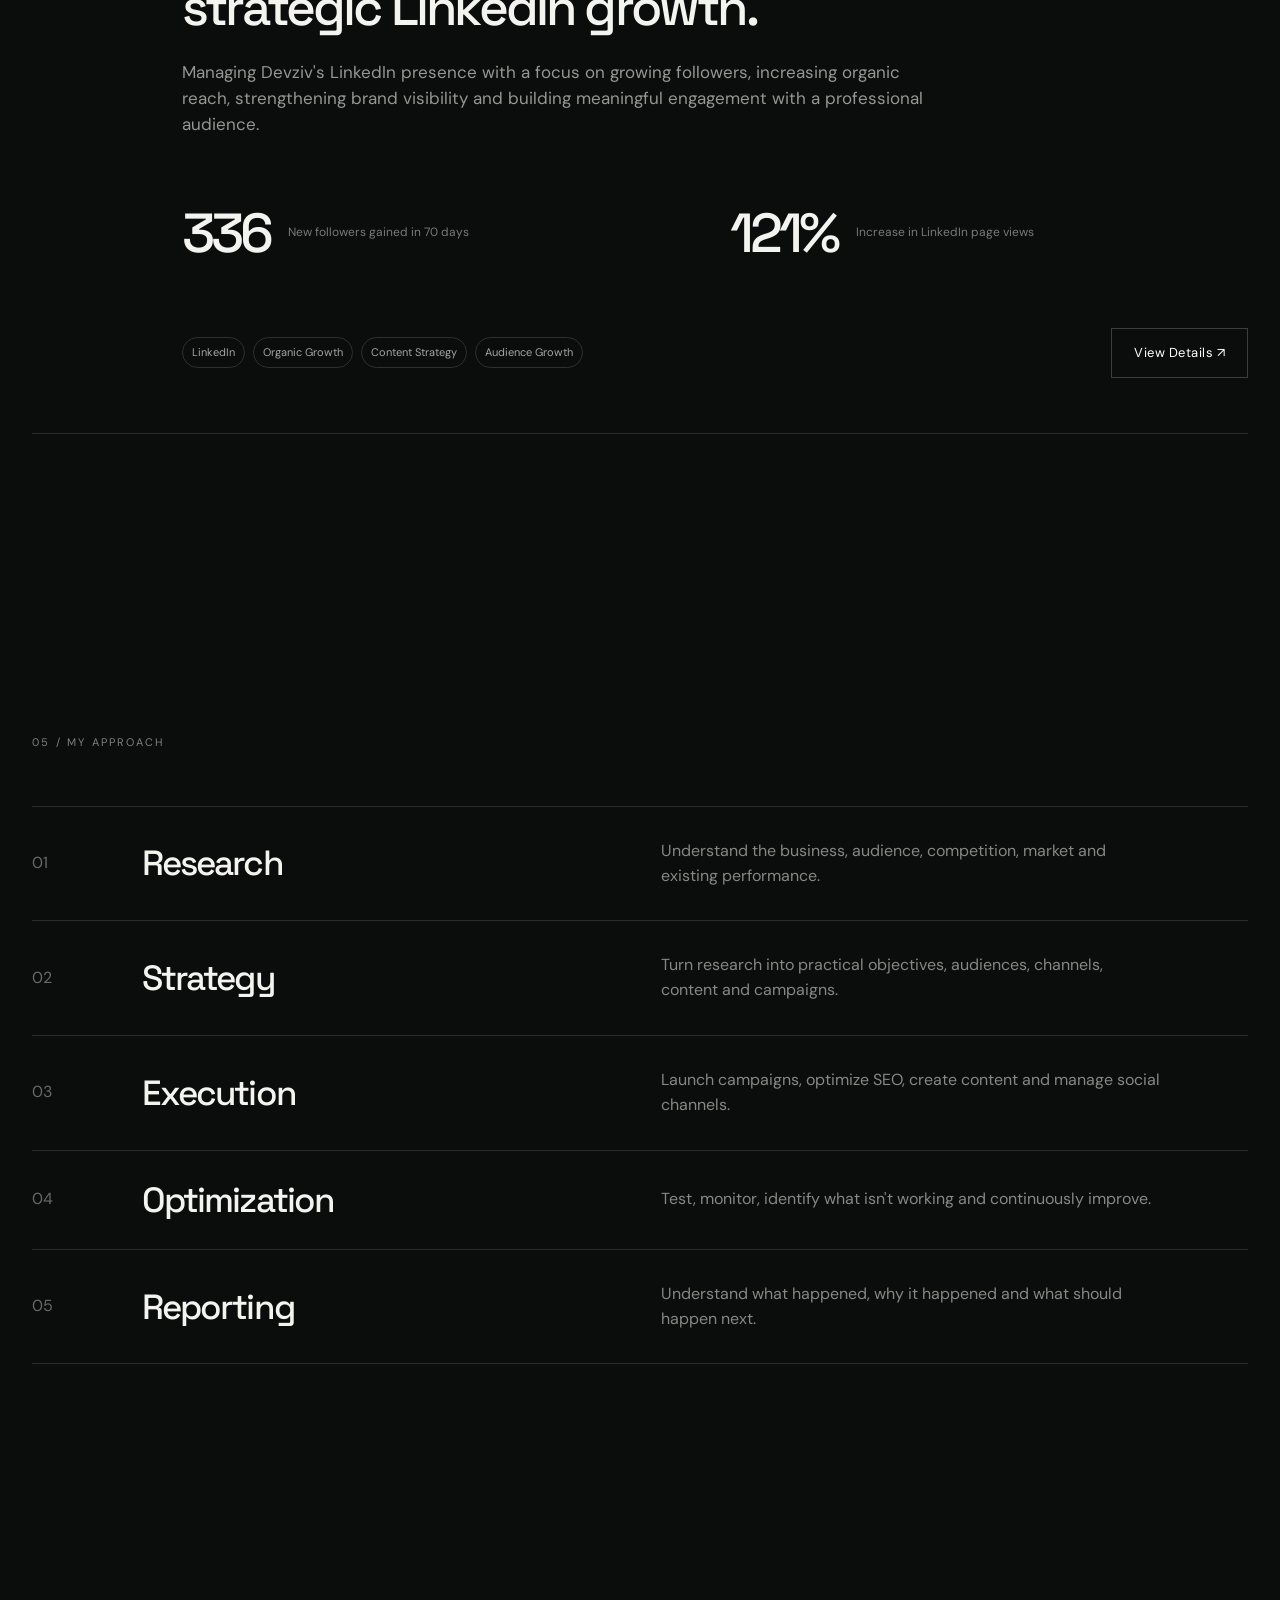
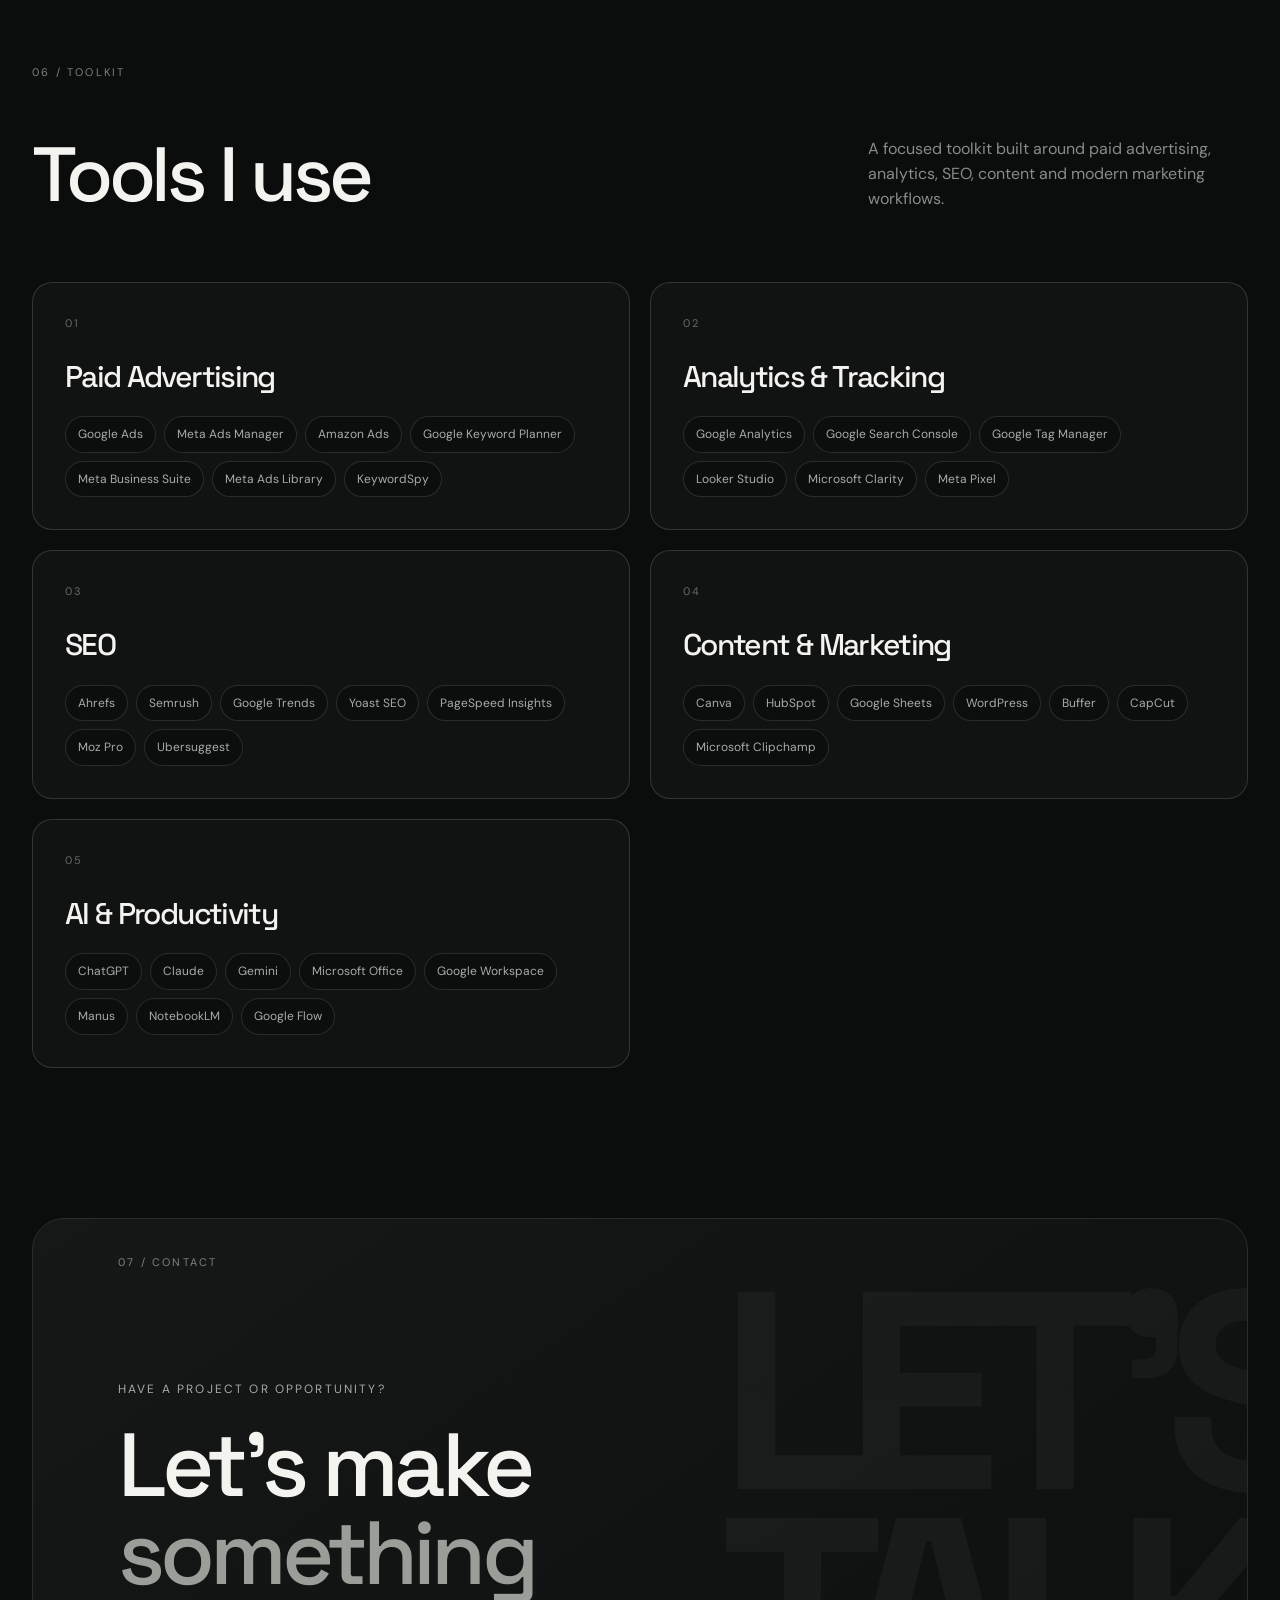
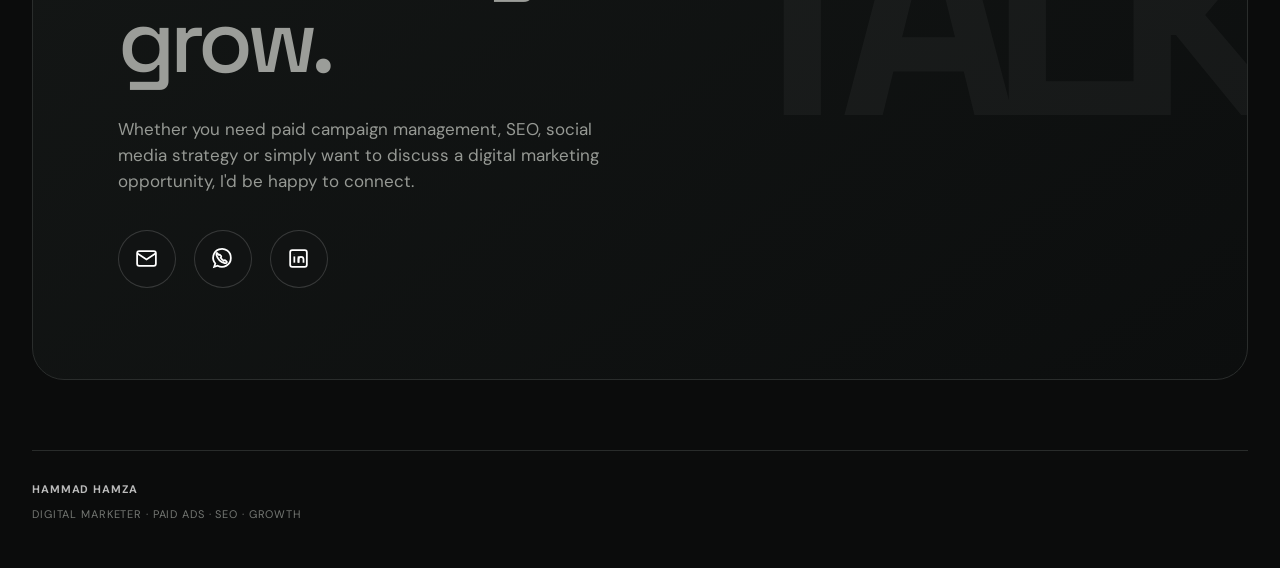
==== commit ff5e6ce3: "Update portfolio" ====
--- a/index.html
+++ b/index.html
@@ -3,6 +3,12 @@
 <head>
   <meta charset="UTF-8">
   <meta name="viewport" content="width=device-width, initial-scale=1.0">
+    <!-- Social Media Preview -->
+  <meta property="og:title" content="Hammad Hamza — Digital Marketer">
+  <meta property="og:description" content="Digital Marketer specializing in Paid Advertising, SEO, Social Media and Growth.">
+  <meta property="og:image" content="https://hammad01-tech.github.io/assets/og-image.png">
+  <meta property="og:url" content="https://hammad01-tech.github.io/">
+  <meta property="og:type" content="website">
   <meta name="description" content="Hammad Hamza — Digital Marketer specializing in Paid Ads, SEO, Social Media and Growth.">
   <title>Hammad Hamza — Digital Marketer</title>
   <link rel="preconnect" href="https://fonts.googleapis.com">
@@ -219,12 +225,12 @@
           
           <div class="case-results">
            <div class="case-result">
-             <strong>150</strong>
-             <span>New followers gained in 57 days</span>
+             <strong>336</strong>
+             <span>New followers gained in 70 days</span>
            </div>
 
            <div class="case-result">
-             <strong>117.6%</strong>
+             <strong>121%</strong>
              <span>Increase in LinkedIn page views</span>
            </div>
         </div>
